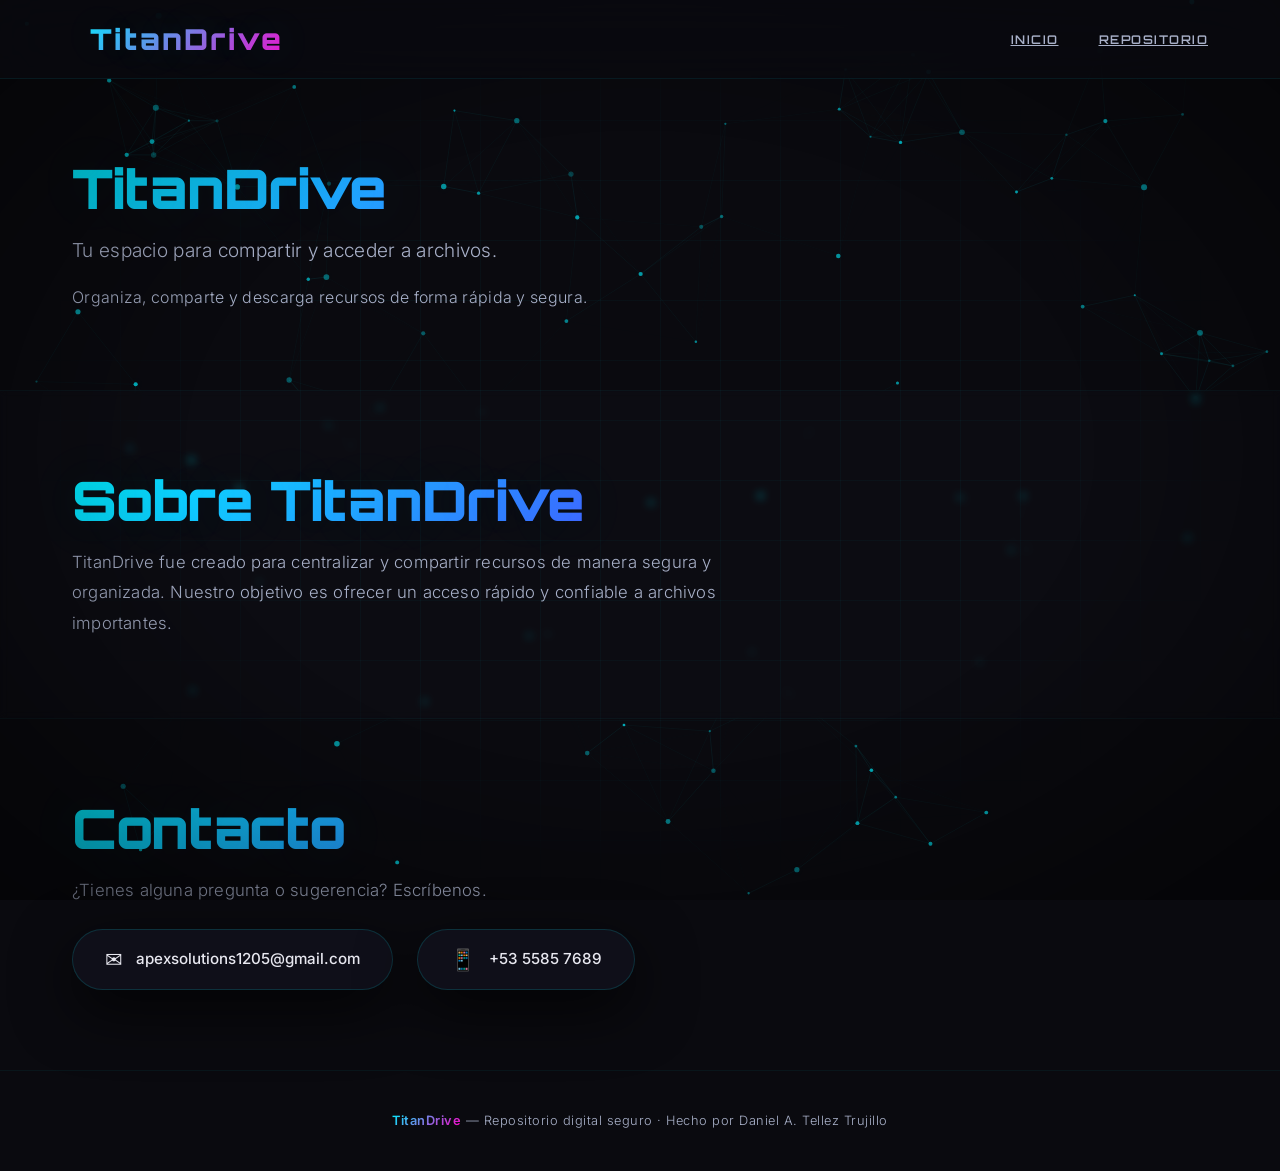
==== index.html @ ea3c44a8 "Add files via upload" ====
<!DOCTYPE html>
<html lang="es">
<head>
    <meta charset="UTF-8" />
    <meta name="viewport" content="width=device-width, initial-scale=1.0" />
    <title>TitanDrive · Repositorio Digital</title>
    <link rel="preconnect" href="https://fonts.googleapis.com" />
    <link rel="preconnect" href="https://fonts.gstatic.com" crossorigin />
    <link href="https://fonts.googleapis.com/css2?family=Orbitron:wght@400;600;700;900&family=Inter:opsz,wght@14..32,300;14..32,400;14..32,600&display=swap" rel="stylesheet" />
    <style>
        /* ===== RESET Y VARIABLES ===== */
        * {
            margin: 0;
            padding: 0;
            box-sizing: border-box;
        }

        :root {
            --bg-primary: #0a0a0f;
            --bg-secondary: #111118;
            --bg-card: rgba(18, 18, 30, 0.75);
            --text-primary: #e8e8f0;
            --text-secondary: #a8b0c8;
            --cyan: #00f0ff;
            --magenta: #ff00c8;
            --blue: #4060ff;
            --glow-cyan: 0 0 30px rgba(0, 240, 255, 0.25);
            --glow-magenta: 0 0 30px rgba(255, 0, 200, 0.2);
            --border-glow: 0 0 15px rgba(0, 240, 255, 0.2);
            --font-display: 'Orbitron', monospace;
            --font-body: 'Inter', sans-serif;
            --transition-smooth: 0.5s cubic-bezier(0.23, 1, 0.32, 1);
            --transition-bounce: 0.6s cubic-bezier(0.34, 1.56, 0.64, 1);
            --shadow-card: 0 20px 60px rgba(0, 0, 0, 0.7);
        }

        html {
            scroll-behavior: smooth;
        }

        body {
            font-family: var(--font-body);
            background: var(--bg-primary);
            color: var(--text-primary);
            line-height: 1.6;
            min-height: 100vh;
            display: flex;
            flex-direction: column;
            overflow-x: hidden;
        }

        /* ===== FONDO DINÁMICO ===== */
        #bg-canvas {
            position: fixed;
            top: 0;
            left: 0;
            width: 100%;
            height: 100%;
            z-index: 0;
            pointer-events: none;
        }

        .grid-overlay {
            position: fixed;
            top: 0;
            left: 0;
            width: 100%;
            height: 100%;
            background-image:
                linear-gradient(rgba(0, 240, 255, 0.03) 1px, transparent 1px),
                linear-gradient(90deg, rgba(0, 240, 255, 0.03) 1px, transparent 1px);
            background-size: 60px 60px;
            z-index: 1;
            pointer-events: none;
            mask-image: radial-gradient(ellipse at center, black 40%, transparent 70%);
            -webkit-mask-image: radial-gradient(ellipse at center, black 40%, transparent 70%);
        }

        .vignette {
            position: fixed;
            top: 0;
            left: 0;
            width: 100%;
            height: 100%;
            background: radial-gradient(ellipse at center, transparent 50%, rgba(0,0,0,0.5) 100%);
            z-index: 1;
            pointer-events: none;
        }

        /* ===== CONTENEDOR ===== */
        .container {
            max-width: 1200px;
            margin: 0 auto;
            padding: 0 2rem;
            position: relative;
            z-index: 2;
        }

        /* ===== HEADER ===== */
        header {
            background: rgba(10, 10, 15, 0.75);
            backdrop-filter: blur(24px) saturate(1.6);
            border-bottom: 1px solid rgba(0, 240, 255, 0.08);
            padding: 1rem 0;
            position: sticky;
            top: 0;
            z-index: 100;
            transition: background var(--transition-smooth), box-shadow var(--transition-smooth);
        }

        header.scrolled {
            background: rgba(10, 10, 15, 0.92);
            box-shadow: 0 4px 40px rgba(0, 0, 0, 0.5);
            border-bottom-color: rgba(0, 240, 255, 0.15);
        }

        .nav-bar {
            display: flex;
            align-items: center;
            justify-content: space-between;
            flex-wrap: wrap;
            gap: 1rem;
        }

        .logo {
            font-family: var(--font-display);
            font-size: 1.8rem;
            font-weight: 900;
            letter-spacing: 2px;
            background: linear-gradient(135deg, var(--cyan), var(--magenta));
            -webkit-background-clip: text;
            -webkit-text-fill-color: transparent;
            background-clip: text;
            text-shadow: 0 0 40px rgba(0, 240, 255, 0.15);
            transition: transform var(--transition-bounce);
            display: flex;
            align-items: center;
            gap: 0.3rem;
        }
        .logo::before {
            content: '⟨';
            font-weight: 400;
            opacity: 0.6;
        }
        .logo::after {
            content: '⟩';
            font-weight: 400;
            opacity: 0.6;
        }
        .logo:hover {
            transform: scale(1.02) skewX(-2deg);
        }

        .nav-links {
            display: flex;
            gap: 2.5rem;
            list-style: none;
            flex-wrap: wrap;
        }

        .nav-links a {
            font-family: var(--font-display);
            font-weight: 600;
            font-size: 0.75rem;
            letter-spacing: 1.5px;
            text-transform: uppercase;
            color: var(--text-secondary);
            padding: 0.3rem 0;
            position: relative;
            transition: color var(--transition-smooth);
        }

        .nav-links a::after {
            content: '';
            position: absolute;
            left: 0;
            bottom: -2px;
            width: 0;
            height: 2px;
            background: linear-gradient(90deg, var(--cyan), var(--magenta));
            transition: width var(--transition-smooth);
            box-shadow: 0 0 12px rgba(0, 240, 255, 0.4);
        }

        .nav-links a:hover,
        .nav-links a.active {
            color: var(--text-primary);
        }

        .nav-links a:hover::after,
        .nav-links a.active::after {
            width: 100%;
        }

        /* ===== SECCIONES ===== */
        section {
            padding: 5rem 0;
            position: relative;
            opacity: 0;
            transform: translateY(30px);
            animation: fadeSlideUp 1s ease forwards;
        }

        section:nth-child(2) {
            animation-delay: 0.15s;
        }
        section:nth-child(3) {
            animation-delay: 0.3s;
        }

        @keyframes fadeSlideUp {
            to {
                opacity: 1;
                transform: translateY(0);
            }
        }

        .section-title {
            font-family: var(--font-display);
            font-size: 3.4rem;
            font-weight: 900;
            line-height: 1.1;
            margin-bottom: 1rem;
            background: linear-gradient(135deg, var(--cyan), var(--blue), var(--magenta));
            -webkit-background-clip: text;
            -webkit-text-fill-color: transparent;
            background-clip: text;
            letter-spacing: -1px;
            text-shadow: 0 0 60px rgba(0, 240, 255, 0.1);
        }

        .section-sub {
            font-size: 1.2rem;
            color: var(--text-secondary);
            max-width: 620px;
            font-weight: 300;
            letter-spacing: 0.3px;
        }

        .section-text {
            font-size: 1.05rem;
            color: var(--text-secondary);
            max-width: 680px;
            line-height: 1.8;
            font-weight: 300;
            letter-spacing: 0.2px;
        }

        /* ===== CONTACTO ===== */
        .contact-list {
            display: flex;
            gap: 1.5rem;
            flex-wrap: wrap;
            margin-top: 1.5rem;
        }

        .contact-item {
            display: inline-flex;
            align-items: center;
            gap: 0.8rem;
            background: var(--bg-card);
            backdrop-filter: blur(12px);
            padding: 0.8rem 2rem;
            border-radius: 60px;
            border: 1px solid rgba(0, 240, 255, 0.15);
            box-shadow: var(--shadow-card);
            transition: all var(--transition-smooth);
            color: var(--text-primary);
            font-weight: 500;
            font-size: 0.95rem;
            text-decoration: none;
            position: relative;
            overflow: hidden;
        }

        .contact-item::before {
            content: '';
            position: absolute;
            top: -50%;
            left: -50%;
            width: 200%;
            height: 200%;
            background: radial-gradient(circle at 30% 30%, rgba(0, 240, 255, 0.05), transparent 70%);
            opacity: 0;
            transition: opacity var(--transition-smooth);
        }

        .contact-item:hover {
            border-color: var(--cyan);
            box-shadow: var(--glow-cyan), var(--shadow-card);
            transform: translateY(-4px) scale(1.02);
            color: var(--cyan);
        }

        .contact-item:hover::before {
            opacity: 1;
        }

        .contact-item .icon {
            font-size: 1.3rem;
        }

        /* ===== REPOSITORIO (tarjetas) ===== */
        .repo-grid {
            display: grid;
            grid-template-columns: repeat(auto-fit, minmax(270px, 1fr));
            gap: 2.5rem;
            margin-top: 3rem;
            width: 100%;
        }

        .repo-card {
            background: var(--bg-card);
            backdrop-filter: blur(16px);
            border-radius: 24px;
            padding: 2rem 1.8rem;
            border: 1px solid rgba(0, 240, 255, 0.08);
            box-shadow: var(--shadow-card);
            transition: all var(--transition-smooth);
            display: flex;
            flex-direction: column;
            position: relative;
            overflow: hidden;
        }

        .repo-card::before {
            content: '';
            position: absolute;
            inset: -2px;
            border-radius: 24px;
            padding: 2px;
            background: linear-gradient(135deg, var(--cyan), var(--magenta), var(--blue));
            -webkit-mask: linear-gradient(#fff 0 0) content-box, linear-gradient(#fff 0 0);
            -webkit-mask-composite: xor;
            mask-composite: exclude;
            opacity: 0;
            transition: opacity var(--transition-smooth);
        }

        .repo-card:hover {
            transform: translateY(-8px) scale(1.01);
            border-color: transparent;
            box-shadow: var(--glow-cyan), var(--shadow-card);
        }

        .repo-card:hover::before {
            opacity: 0.6;
        }

        .repo-card::after {
            content: '';
            position: absolute;
            top: 0;
            right: 0;
            width: 80px;
            height: 80px;
            background: radial-gradient(circle at 100% 0%, rgba(0, 240, 255, 0.06), transparent 70%);
            pointer-events: none;
        }

        .repo-card h3 {
            font-family: var(--font-display);
            font-size: 1.3rem;
            font-weight: 700;
            margin-bottom: 0.5rem;
            color: var(--cyan);
            letter-spacing: 0.5px;
            text-shadow: 0 0 20px rgba(0, 240, 255, 0.1);
        }

        .repo-card p {
            color: var(--text-secondary);
            font-size: 0.95rem;
            margin-bottom: 1.8rem;
            flex: 1;
            font-weight: 300;
            letter-spacing: 0.2px;
        }

        .btn-download {
            display: inline-block;
            background: transparent;
            color: var(--cyan);
            border: 1px solid var(--cyan);
            padding: 0.6rem 1.8rem;
            border-radius: 60px;
            font-family: var(--font-display);
            font-weight: 600;
            font-size: 0.7rem;
            letter-spacing: 1.5px;
            text-transform: uppercase;
            text-align: center;
            transition: all var(--transition-smooth);
            align-self: flex-start;
            position: relative;
            overflow: hidden;
            cursor: pointer;
            box-shadow: 0 0 15px rgba(0, 240, 255, 0.05);
        }

        .btn-download::before {
            content: '';
            position: absolute;
            top: 0;
            left: -100%;
            width: 100%;
            height: 100%;
            background: linear-gradient(90deg, transparent, rgba(0, 240, 255, 0.15), transparent);
            transition: left 0.7s ease;
        }

        .btn-download:hover::before {
            left: 100%;
        }

        .btn-download:hover {
            background: var(--cyan);
            color: var(--bg-primary);
            box-shadow: var(--glow-cyan);
            transform: scale(1.04) translateY(-2px);
            border-color: var(--cyan);
        }

        .btn-download.disabled {
            opacity: 0.3;
            pointer-events: none;
            border-color: #444;
            color: #666;
            box-shadow: none;
        }

        /* ===== FOOTER ===== */
        footer {
            margin-top: auto;
            text-align: center;
            padding: 2.5rem 0;
            border-top: 1px solid rgba(0, 240, 255, 0.05);
            color: var(--text-secondary);
            font-size: 0.8rem;
            font-weight: 300;
            letter-spacing: 0.5px;
            position: relative;
            z-index: 2;
            font-family: var(--font-body);
        }

        footer span {
            background: linear-gradient(135deg, var(--cyan), var(--magenta));
            -webkit-background-clip: text;
            -webkit-text-fill-color: transparent;
            background-clip: text;
            font-weight: 600;
        }

        /* ===== RESPONSIVE ===== */
        @media (max-width: 768px) {
            .container {
                padding: 0 1.5rem;
            }

            .nav-bar {
                flex-direction: column;
                align-items: stretch;
                gap: 0.5rem;
            }

            .logo {
                text-align: center;
                font-size: 1.5rem;
                justify-content: center;
            }

            .nav-links {
                justify-content: center;
                gap: 1.2rem;
            }

            .nav-links a {
                font-size: 0.65rem;
                letter-spacing: 1px;
            }

            .section-title {
                font-size: 2.6rem;
            }

            .section-sub {
                font-size: 1rem;
            }

            .contact-list {
                flex-direction: column;
                align-items: stretch;
            }

            .contact-item {
                justify-content: center;
            }

            .repo-grid {
                grid-template-columns: 1fr;
            }
        }

        @media (max-width: 480px) {
            .nav-links {
                gap: 0.8rem;
            }
            .section-title {
                font-size: 2rem;
            }
            .repo-card {
                padding: 1.5rem;
            }
        }
    </style>
</head>
<body>

    <!-- CANVAS DE PARTÍCULAS Y EFECTOS -->
    <canvas id="bg-canvas"></canvas>
    <div class="grid-overlay"></div>
    <div class="vignette"></div>

    <!-- HEADER -->
    <header id="header">
        <div class="container nav-bar">
            <div class="logo">TitanDrive</div>
            <ul class="nav-links">
                <li><a href="#inicio">Inicio</a></li>
                <li><a href="repositorio.html">Repositorio</a></li>
            </ul>
        </div>
    </header>

    <main>
        <!-- INICIO -->
        <section id="inicio">
            <div class="container">
                <h1 class="section-title">TitanDrive</h1>
                <p class="section-sub">Tu espacio para compartir y acceder a archivos.</p>
                <p style="margin-top: 1.2rem; color: var(--text-secondary); font-weight: 300; max-width: 600px; letter-spacing: 0.3px;">
                    Organiza, comparte y descarga recursos de forma rápida y segura.
                </p>
            </div>
        </section>

        <!-- SOBRE NOSOTROS -->
        <section id="sobre-nosotros" style="background: rgba(17, 17, 24, 0.4); backdrop-filter: blur(4px); border-top: 1px solid rgba(0, 240, 255, 0.04); border-bottom: 1px solid rgba(0, 240, 255, 0.04);">
            <div class="container">
                <h2 class="section-title">Sobre TitanDrive</h2>
                <p class="section-text">
                    TitanDrive fue creado para centralizar y compartir recursos de manera segura y organizada.
                    Nuestro objetivo es ofrecer un acceso rápido y confiable a archivos importantes.
                </p>
            </div>
        </section>

        <!-- CONTACTO -->
        <section id="contacto">
            <div class="container">
                <h2 class="section-title">Contacto</h2>
                <p class="section-text" style="margin-bottom: 1.5rem;">
                    ¿Tienes alguna pregunta o sugerencia? Escríbenos.
                </p>
                <div class="contact-list">
                    <a href="mailto:apexsolutions1205@gmail.com" class="contact-item">
                        <span class="icon">✉</span> apexsolutions1205@gmail.com
                    </a>
                    <a href="https://wa.me/5355857689" target="_blank" rel="noopener" class="contact-item">
                        <span class="icon">📱</span> +53 5585 7689
                    </a>
                </div>
            </div>
        </section>
    </main>

    <footer>
        <div class="container">
            <span>TitanDrive</span> — Repositorio digital seguro · Hecho por Daniel A. Tellez Trujillo
        </div>
    </footer>

    <script>
        // ===== PARTÍCULAS CONECTADAS (efecto red) =====
        (function() {
            const canvas = document.getElementById('bg-canvas');
            const ctx = canvas.getContext('2d');
            let width, height;
            let particles = [];
            const NUM = 100;
            const CONNECTION_DIST = 150;
            const SPEED = 0.3;

            function resize() {
                width = canvas.width = window.innerWidth;
                height = canvas.height = window.innerHeight;
            }
            window.addEventListener('resize', resize);
            resize();

            for (let i = 0; i < NUM; i++) {
                particles.push({
                    x: Math.random() * width,
                    y: Math.random() * height,
                    vx: (Math.random() - 0.5) * SPEED * 2,
                    vy: (Math.random() - 0.5) * SPEED * 2,
                    r: Math.random() * 2 + 1,
                    alpha: Math.random() * 0.6 + 0.2,
                });
            }

            function draw() {
                ctx.clearRect(0, 0, width, height);

                particles.forEach(p => {
                    p.x += p.vx;
                    p.y += p.vy;
                    if (p.x < 0 || p.x > width) p.vx *= -1;
                    if (p.y < 0 || p.y > height) p.vy *= -1;
                });

                for (let i = 0; i < particles.length; i++) {
                    for (let j = i + 1; j < particles.length; j++) {
                        const dx = particles[i].x - particles[j].x;
                        const dy = particles[i].y - particles[j].y;
                        const dist = Math.sqrt(dx * dx + dy * dy);
                        if (dist < CONNECTION_DIST) {
                            const alpha = 0.15 * (1 - dist / CONNECTION_DIST);
                            ctx.beginPath();
                            ctx.moveTo(particles[i].x, particles[i].y);
                            ctx.lineTo(particles[j].x, particles[j].y);
                            ctx.strokeStyle = `rgba(0, 240, 255, ${alpha})`;
                            ctx.lineWidth = 0.6;
                            ctx.stroke();
                        }
                    }
                }

                particles.forEach(p => {
                    ctx.beginPath();
                    ctx.arc(p.x, p.y, p.r, 0, Math.PI * 2);
                    ctx.fillStyle = `rgba(0, 240, 255, ${p.alpha * 0.6})`;
                    ctx.fill();
                    ctx.shadowColor = 'rgba(0, 240, 255, 0.2)';
                    ctx.shadowBlur = 8;
                    ctx.fill();
                    ctx.shadowBlur = 0;
                });

                requestAnimationFrame(draw);
            }
            draw();
        })();

        // ===== HEADER SCROLL =====
        const header = document.getElementById('header');
        window.addEventListener('scroll', () => {
            if (window.scrollY > 30) {
                header.classList.add('scrolled');
            } else {
                header.classList.remove('scrolled');
            }
        });
    </script>
</body>
</html>
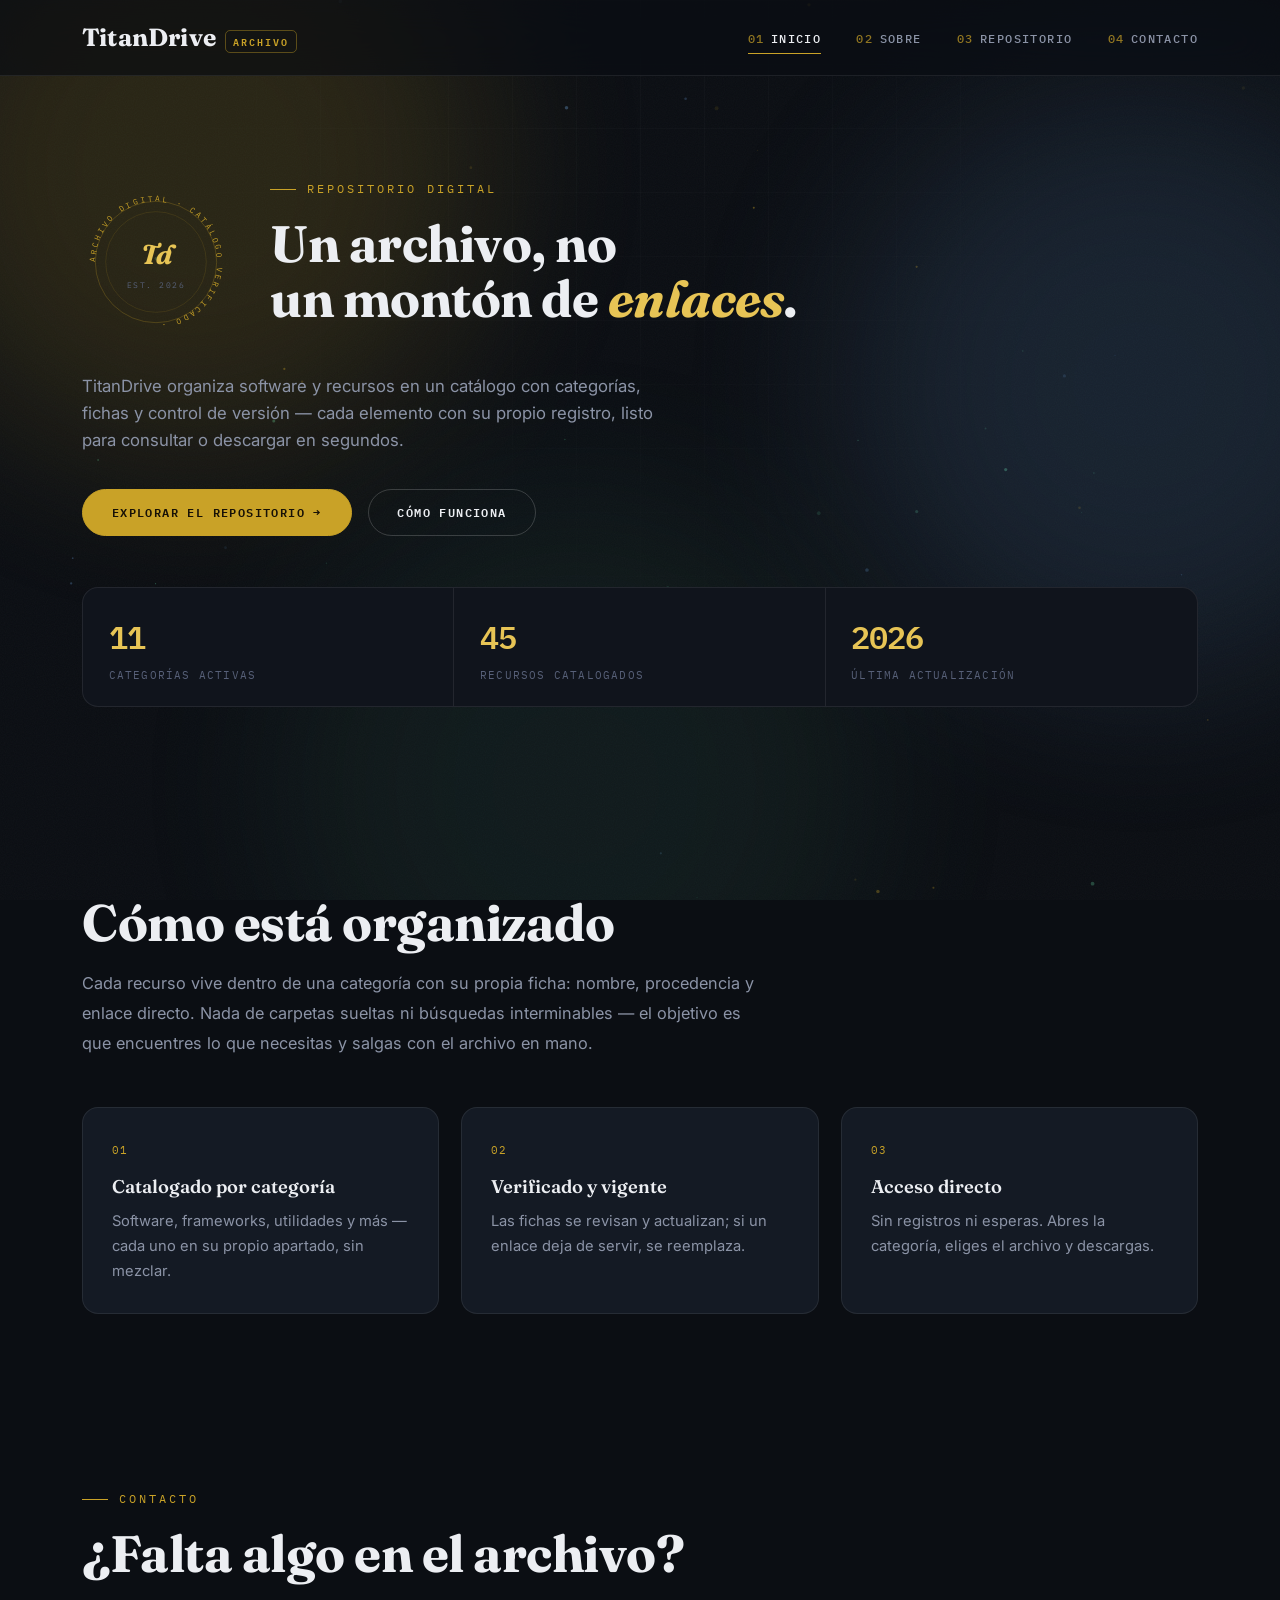
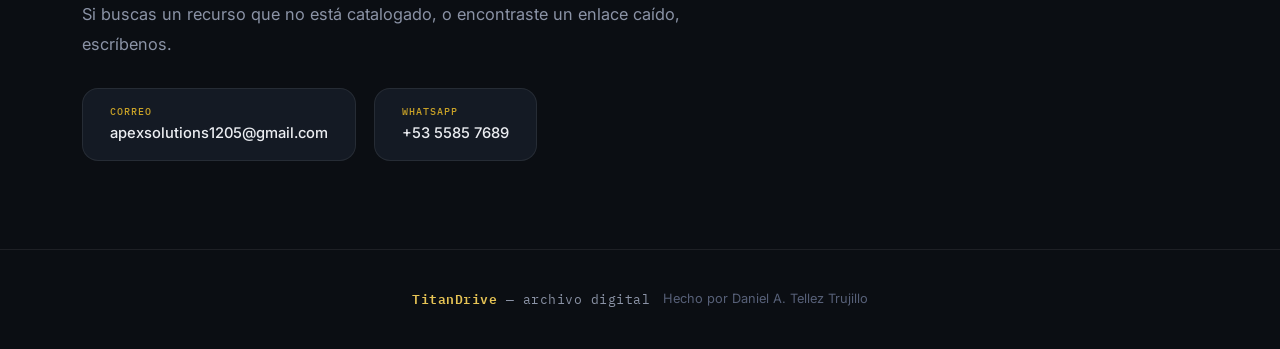
==== commit ee02a0bc: "Add files via upload" ====
--- a/index.html
+++ b/index.html
@@ -1,667 +1,153 @@
-<!DOCTYPE html>
-<html lang="es">
-<head>
-    <meta charset="UTF-8" />
-    <meta name="viewport" content="width=device-width, initial-scale=1.0" />
-    <title>TitanDrive · Repositorio Digital</title>
-    <link rel="preconnect" href="https://fonts.googleapis.com" />
-    <link rel="preconnect" href="https://fonts.gstatic.com" crossorigin />
-    <link href="https://fonts.googleapis.com/css2?family=Orbitron:wght@400;600;700;900&family=Inter:opsz,wght@14..32,300;14..32,400;14..32,600&display=swap" rel="stylesheet" />
-    <style>
-        /* ===== RESET Y VARIABLES ===== */
-        * {
-            margin: 0;
-            padding: 0;
-            box-sizing: border-box;
-        }
-
-        :root {
-            --bg-primary: #0a0a0f;
-            --bg-secondary: #111118;
-            --bg-card: rgba(18, 18, 30, 0.75);
-            --text-primary: #e8e8f0;
-            --text-secondary: #a8b0c8;
-            --cyan: #00f0ff;
-            --magenta: #ff00c8;
-            --blue: #4060ff;
-            --glow-cyan: 0 0 30px rgba(0, 240, 255, 0.25);
-            --glow-magenta: 0 0 30px rgba(255, 0, 200, 0.2);
-            --border-glow: 0 0 15px rgba(0, 240, 255, 0.2);
-            --font-display: 'Orbitron', monospace;
-            --font-body: 'Inter', sans-serif;
-            --transition-smooth: 0.5s cubic-bezier(0.23, 1, 0.32, 1);
-            --transition-bounce: 0.6s cubic-bezier(0.34, 1.56, 0.64, 1);
-            --shadow-card: 0 20px 60px rgba(0, 0, 0, 0.7);
-        }
-
-        html {
-            scroll-behavior: smooth;
-        }
-
-        body {
-            font-family: var(--font-body);
-            background: var(--bg-primary);
-            color: var(--text-primary);
-            line-height: 1.6;
-            min-height: 100vh;
-            display: flex;
-            flex-direction: column;
-            overflow-x: hidden;
-        }
-
-        /* ===== FONDO DINÁMICO ===== */
-        #bg-canvas {
-            position: fixed;
-            top: 0;
-            left: 0;
-            width: 100%;
-            height: 100%;
-            z-index: 0;
-            pointer-events: none;
-        }
-
-        .grid-overlay {
-            position: fixed;
-            top: 0;
-            left: 0;
-            width: 100%;
-            height: 100%;
-            background-image:
-                linear-gradient(rgba(0, 240, 255, 0.03) 1px, transparent 1px),
-                linear-gradient(90deg, rgba(0, 240, 255, 0.03) 1px, transparent 1px);
-            background-size: 60px 60px;
-            z-index: 1;
-            pointer-events: none;
-            mask-image: radial-gradient(ellipse at center, black 40%, transparent 70%);
-            -webkit-mask-image: radial-gradient(ellipse at center, black 40%, transparent 70%);
-        }
-
-        .vignette {
-            position: fixed;
-            top: 0;
-            left: 0;
-            width: 100%;
-            height: 100%;
-            background: radial-gradient(ellipse at center, transparent 50%, rgba(0,0,0,0.5) 100%);
-            z-index: 1;
-            pointer-events: none;
-        }
-
-        /* ===== CONTENEDOR ===== */
-        .container {
-            max-width: 1200px;
-            margin: 0 auto;
-            padding: 0 2rem;
-            position: relative;
-            z-index: 2;
-        }
-
-        /* ===== HEADER ===== */
-        header {
-            background: rgba(10, 10, 15, 0.75);
-            backdrop-filter: blur(24px) saturate(1.6);
-            border-bottom: 1px solid rgba(0, 240, 255, 0.08);
-            padding: 1rem 0;
-            position: sticky;
-            top: 0;
-            z-index: 100;
-            transition: background var(--transition-smooth), box-shadow var(--transition-smooth);
-        }
-
-        header.scrolled {
-            background: rgba(10, 10, 15, 0.92);
-            box-shadow: 0 4px 40px rgba(0, 0, 0, 0.5);
-            border-bottom-color: rgba(0, 240, 255, 0.15);
-        }
-
-        .nav-bar {
-            display: flex;
-            align-items: center;
-            justify-content: space-between;
-            flex-wrap: wrap;
-            gap: 1rem;
-        }
-
-        .logo {
-            font-family: var(--font-display);
-            font-size: 1.8rem;
-            font-weight: 900;
-            letter-spacing: 2px;
-            background: linear-gradient(135deg, var(--cyan), var(--magenta));
-            -webkit-background-clip: text;
-            -webkit-text-fill-color: transparent;
-            background-clip: text;
-            text-shadow: 0 0 40px rgba(0, 240, 255, 0.15);
-            transition: transform var(--transition-bounce);
-            display: flex;
-            align-items: center;
-            gap: 0.3rem;
-        }
-        .logo::before {
-            content: '⟨';
-            font-weight: 400;
-            opacity: 0.6;
-        }
-        .logo::after {
-            content: '⟩';
-            font-weight: 400;
-            opacity: 0.6;
-        }
-        .logo:hover {
-            transform: scale(1.02) skewX(-2deg);
-        }
-
-        .nav-links {
-            display: flex;
-            gap: 2.5rem;
-            list-style: none;
-            flex-wrap: wrap;
-        }
-
-        .nav-links a {
-            font-family: var(--font-display);
-            font-weight: 600;
-            font-size: 0.75rem;
-            letter-spacing: 1.5px;
-            text-transform: uppercase;
-            color: var(--text-secondary);
-            padding: 0.3rem 0;
-            position: relative;
-            transition: color var(--transition-smooth);
-        }
-
-        .nav-links a::after {
-            content: '';
-            position: absolute;
-            left: 0;
-            bottom: -2px;
-            width: 0;
-            height: 2px;
-            background: linear-gradient(90deg, var(--cyan), var(--magenta));
-            transition: width var(--transition-smooth);
-            box-shadow: 0 0 12px rgba(0, 240, 255, 0.4);
-        }
-
-        .nav-links a:hover,
-        .nav-links a.active {
-            color: var(--text-primary);
-        }
-
-        .nav-links a:hover::after,
-        .nav-links a.active::after {
-            width: 100%;
-        }
-
-        /* ===== SECCIONES ===== */
-        section {
-            padding: 5rem 0;
-            position: relative;
-            opacity: 0;
-            transform: translateY(30px);
-            animation: fadeSlideUp 1s ease forwards;
-        }
-
-        section:nth-child(2) {
-            animation-delay: 0.15s;
-        }
-        section:nth-child(3) {
-            animation-delay: 0.3s;
-        }
-
-        @keyframes fadeSlideUp {
-            to {
-                opacity: 1;
-                transform: translateY(0);
-            }
-        }
-
-        .section-title {
-            font-family: var(--font-display);
-            font-size: 3.4rem;
-            font-weight: 900;
-            line-height: 1.1;
-            margin-bottom: 1rem;
-            background: linear-gradient(135deg, var(--cyan), var(--blue), var(--magenta));
-            -webkit-background-clip: text;
-            -webkit-text-fill-color: transparent;
-            background-clip: text;
-            letter-spacing: -1px;
-            text-shadow: 0 0 60px rgba(0, 240, 255, 0.1);
-        }
-
-        .section-sub {
-            font-size: 1.2rem;
-            color: var(--text-secondary);
-            max-width: 620px;
-            font-weight: 300;
-            letter-spacing: 0.3px;
-        }
-
-        .section-text {
-            font-size: 1.05rem;
-            color: var(--text-secondary);
-            max-width: 680px;
-            line-height: 1.8;
-            font-weight: 300;
-            letter-spacing: 0.2px;
-        }
-
-        /* ===== CONTACTO ===== */
-        .contact-list {
-            display: flex;
-            gap: 1.5rem;
-            flex-wrap: wrap;
-            margin-top: 1.5rem;
-        }
-
-        .contact-item {
-            display: inline-flex;
-            align-items: center;
-            gap: 0.8rem;
-            background: var(--bg-card);
-            backdrop-filter: blur(12px);
-            padding: 0.8rem 2rem;
-            border-radius: 60px;
-            border: 1px solid rgba(0, 240, 255, 0.15);
-            box-shadow: var(--shadow-card);
-            transition: all var(--transition-smooth);
-            color: var(--text-primary);
-            font-weight: 500;
-            font-size: 0.95rem;
-            text-decoration: none;
-            position: relative;
-            overflow: hidden;
-        }
-
-        .contact-item::before {
-            content: '';
-            position: absolute;
-            top: -50%;
-            left: -50%;
-            width: 200%;
-            height: 200%;
-            background: radial-gradient(circle at 30% 30%, rgba(0, 240, 255, 0.05), transparent 70%);
-            opacity: 0;
-            transition: opacity var(--transition-smooth);
-        }
-
-        .contact-item:hover {
-            border-color: var(--cyan);
-            box-shadow: var(--glow-cyan), var(--shadow-card);
-            transform: translateY(-4px) scale(1.02);
-            color: var(--cyan);
-        }
-
-        .contact-item:hover::before {
-            opacity: 1;
-        }
-
-        .contact-item .icon {
-            font-size: 1.3rem;
-        }
-
-        /* ===== REPOSITORIO (tarjetas) ===== */
-        .repo-grid {
-            display: grid;
-            grid-template-columns: repeat(auto-fit, minmax(270px, 1fr));
-            gap: 2.5rem;
-            margin-top: 3rem;
-            width: 100%;
-        }
-
-        .repo-card {
-            background: var(--bg-card);
-            backdrop-filter: blur(16px);
-            border-radius: 24px;
-            padding: 2rem 1.8rem;
-            border: 1px solid rgba(0, 240, 255, 0.08);
-            box-shadow: var(--shadow-card);
-            transition: all var(--transition-smooth);
-            display: flex;
-            flex-direction: column;
-            position: relative;
-            overflow: hidden;
-        }
-
-        .repo-card::before {
-            content: '';
-            position: absolute;
-            inset: -2px;
-            border-radius: 24px;
-            padding: 2px;
-            background: linear-gradient(135deg, var(--cyan), var(--magenta), var(--blue));
-            -webkit-mask: linear-gradient(#fff 0 0) content-box, linear-gradient(#fff 0 0);
-            -webkit-mask-composite: xor;
-            mask-composite: exclude;
-            opacity: 0;
-            transition: opacity var(--transition-smooth);
-        }
-
-        .repo-card:hover {
-            transform: translateY(-8px) scale(1.01);
-            border-color: transparent;
-            box-shadow: var(--glow-cyan), var(--shadow-card);
-        }
-
-        .repo-card:hover::before {
-            opacity: 0.6;
-        }
-
-        .repo-card::after {
-            content: '';
-            position: absolute;
-            top: 0;
-            right: 0;
-            width: 80px;
-            height: 80px;
-            background: radial-gradient(circle at 100% 0%, rgba(0, 240, 255, 0.06), transparent 70%);
-            pointer-events: none;
-        }
-
-        .repo-card h3 {
-            font-family: var(--font-display);
-            font-size: 1.3rem;
-            font-weight: 700;
-            margin-bottom: 0.5rem;
-            color: var(--cyan);
-            letter-spacing: 0.5px;
-            text-shadow: 0 0 20px rgba(0, 240, 255, 0.1);
-        }
-
-        .repo-card p {
-            color: var(--text-secondary);
-            font-size: 0.95rem;
-            margin-bottom: 1.8rem;
-            flex: 1;
-            font-weight: 300;
-            letter-spacing: 0.2px;
-        }
-
-        .btn-download {
-            display: inline-block;
-            background: transparent;
-            color: var(--cyan);
-            border: 1px solid var(--cyan);
-            padding: 0.6rem 1.8rem;
-            border-radius: 60px;
-            font-family: var(--font-display);
-            font-weight: 600;
-            font-size: 0.7rem;
-            letter-spacing: 1.5px;
-            text-transform: uppercase;
-            text-align: center;
-            transition: all var(--transition-smooth);
-            align-self: flex-start;
-            position: relative;
-            overflow: hidden;
-            cursor: pointer;
-            box-shadow: 0 0 15px rgba(0, 240, 255, 0.05);
-        }
-
-        .btn-download::before {
-            content: '';
-            position: absolute;
-            top: 0;
-            left: -100%;
-            width: 100%;
-            height: 100%;
-            background: linear-gradient(90deg, transparent, rgba(0, 240, 255, 0.15), transparent);
-            transition: left 0.7s ease;
-        }
-
-        .btn-download:hover::before {
-            left: 100%;
-        }
-
-        .btn-download:hover {
-            background: var(--cyan);
-            color: var(--bg-primary);
-            box-shadow: var(--glow-cyan);
-            transform: scale(1.04) translateY(-2px);
-            border-color: var(--cyan);
-        }
-
-        .btn-download.disabled {
-            opacity: 0.3;
-            pointer-events: none;
-            border-color: #444;
-            color: #666;
-            box-shadow: none;
-        }
-
-        /* ===== FOOTER ===== */
-        footer {
-            margin-top: auto;
-            text-align: center;
-            padding: 2.5rem 0;
-            border-top: 1px solid rgba(0, 240, 255, 0.05);
-            color: var(--text-secondary);
-            font-size: 0.8rem;
-            font-weight: 300;
-            letter-spacing: 0.5px;
-            position: relative;
-            z-index: 2;
-            font-family: var(--font-body);
-        }
-
-        footer span {
-            background: linear-gradient(135deg, var(--cyan), var(--magenta));
-            -webkit-background-clip: text;
-            -webkit-text-fill-color: transparent;
-            background-clip: text;
-            font-weight: 600;
-        }
-
-        /* ===== RESPONSIVE ===== */
-        @media (max-width: 768px) {
-            .container {
-                padding: 0 1.5rem;
-            }
-
-            .nav-bar {
-                flex-direction: column;
-                align-items: stretch;
-                gap: 0.5rem;
-            }
-
-            .logo {
-                text-align: center;
-                font-size: 1.5rem;
-                justify-content: center;
-            }
-
-            .nav-links {
-                justify-content: center;
-                gap: 1.2rem;
-            }
-
-            .nav-links a {
-                font-size: 0.65rem;
-                letter-spacing: 1px;
-            }
-
-            .section-title {
-                font-size: 2.6rem;
-            }
-
-            .section-sub {
-                font-size: 1rem;
-            }
-
-            .contact-list {
-                flex-direction: column;
-                align-items: stretch;
-            }
-
-            .contact-item {
-                justify-content: center;
-            }
-
-            .repo-grid {
-                grid-template-columns: 1fr;
-            }
-        }
-
-        @media (max-width: 480px) {
-            .nav-links {
-                gap: 0.8rem;
-            }
-            .section-title {
-                font-size: 2rem;
-            }
-            .repo-card {
-                padding: 1.5rem;
-            }
-        }
-    </style>
-</head>
-<body>
-
-    <!-- CANVAS DE PARTÍCULAS Y EFECTOS -->
-    <canvas id="bg-canvas"></canvas>
-    <div class="grid-overlay"></div>
-    <div class="vignette"></div>
-
-    <!-- HEADER -->
-    <header id="header">
-        <div class="container nav-bar">
-            <div class="logo">TitanDrive</div>
-            <ul class="nav-links">
-                <li><a href="#inicio">Inicio</a></li>
-                <li><a href="repositorio.html">Repositorio</a></li>
-            </ul>
-        </div>
-    </header>
-
-    <main>
-        <!-- INICIO -->
-        <section id="inicio">
-            <div class="container">
-                <h1 class="section-title">TitanDrive</h1>
-                <p class="section-sub">Tu espacio para compartir y acceder a archivos.</p>
-                <p style="margin-top: 1.2rem; color: var(--text-secondary); font-weight: 300; max-width: 600px; letter-spacing: 0.3px;">
-                    Organiza, comparte y descarga recursos de forma rápida y segura.
-                </p>
-            </div>
-        </section>
-
-        <!-- SOBRE NOSOTROS -->
-        <section id="sobre-nosotros" style="background: rgba(17, 17, 24, 0.4); backdrop-filter: blur(4px); border-top: 1px solid rgba(0, 240, 255, 0.04); border-bottom: 1px solid rgba(0, 240, 255, 0.04);">
-            <div class="container">
-                <h2 class="section-title">Sobre TitanDrive</h2>
-                <p class="section-text">
-                    TitanDrive fue creado para centralizar y compartir recursos de manera segura y organizada.
-                    Nuestro objetivo es ofrecer un acceso rápido y confiable a archivos importantes.
-                </p>
-            </div>
-        </section>
-
-        <!-- CONTACTO -->
-        <section id="contacto">
-            <div class="container">
-                <h2 class="section-title">Contacto</h2>
-                <p class="section-text" style="margin-bottom: 1.5rem;">
-                    ¿Tienes alguna pregunta o sugerencia? Escríbenos.
-                </p>
-                <div class="contact-list">
-                    <a href="mailto:apexsolutions1205@gmail.com" class="contact-item">
-                        <span class="icon">✉</span> apexsolutions1205@gmail.com
-                    </a>
-                    <a href="https://wa.me/5355857689" target="_blank" rel="noopener" class="contact-item">
-                        <span class="icon">📱</span> +53 5585 7689
-                    </a>
-                </div>
-            </div>
-        </section>
-    </main>
-
-    <footer>
-        <div class="container">
-            <span>TitanDrive</span> — Repositorio digital seguro · Hecho por Daniel A. Tellez Trujillo
-        </div>
-    </footer>
-
-    <script>
-        // ===== PARTÍCULAS CONECTADAS (efecto red) =====
-        (function() {
-            const canvas = document.getElementById('bg-canvas');
-            const ctx = canvas.getContext('2d');
-            let width, height;
-            let particles = [];
-            const NUM = 100;
-            const CONNECTION_DIST = 150;
-            const SPEED = 0.3;
-
-            function resize() {
-                width = canvas.width = window.innerWidth;
-                height = canvas.height = window.innerHeight;
-            }
-            window.addEventListener('resize', resize);
-            resize();
-
-            for (let i = 0; i < NUM; i++) {
-                particles.push({
-                    x: Math.random() * width,
-                    y: Math.random() * height,
-                    vx: (Math.random() - 0.5) * SPEED * 2,
-                    vy: (Math.random() - 0.5) * SPEED * 2,
-                    r: Math.random() * 2 + 1,
-                    alpha: Math.random() * 0.6 + 0.2,
-                });
-            }
-
-            function draw() {
-                ctx.clearRect(0, 0, width, height);
-
-                particles.forEach(p => {
-                    p.x += p.vx;
-                    p.y += p.vy;
-                    if (p.x < 0 || p.x > width) p.vx *= -1;
-                    if (p.y < 0 || p.y > height) p.vy *= -1;
-                });
-
-                for (let i = 0; i < particles.length; i++) {
-                    for (let j = i + 1; j < particles.length; j++) {
-                        const dx = particles[i].x - particles[j].x;
-                        const dy = particles[i].y - particles[j].y;
-                        const dist = Math.sqrt(dx * dx + dy * dy);
-                        if (dist < CONNECTION_DIST) {
-                            const alpha = 0.15 * (1 - dist / CONNECTION_DIST);
-                            ctx.beginPath();
-                            ctx.moveTo(particles[i].x, particles[i].y);
-                            ctx.lineTo(particles[j].x, particles[j].y);
-                            ctx.strokeStyle = `rgba(0, 240, 255, ${alpha})`;
-                            ctx.lineWidth = 0.6;
-                            ctx.stroke();
-                        }
-                    }
-                }
-
-                particles.forEach(p => {
-                    ctx.beginPath();
-                    ctx.arc(p.x, p.y, p.r, 0, Math.PI * 2);
-                    ctx.fillStyle = `rgba(0, 240, 255, ${p.alpha * 0.6})`;
-                    ctx.fill();
-                    ctx.shadowColor = 'rgba(0, 240, 255, 0.2)';
-                    ctx.shadowBlur = 8;
-                    ctx.fill();
-                    ctx.shadowBlur = 0;
-                });
-
-                requestAnimationFrame(draw);
-            }
-            draw();
-        })();
-
-        // ===== HEADER SCROLL =====
-        const header = document.getElementById('header');
-        window.addEventListener('scroll', () => {
-            if (window.scrollY > 30) {
-                header.classList.add('scrolled');
-            } else {
-                header.classList.remove('scrolled');
-            }
-        });
-    </script>
-</body>
-</html>+<!DOCTYPE html>
+<html lang="es">
+<head>
+    <script>document.documentElement.classList.add('has-js');</script>
+    <meta charset="UTF-8" />
+    <meta name="viewport" content="width=device-width, initial-scale=1.0" />
+    <title>TitanDrive · Archivo Digital</title>
+    <meta name="description" content="TitanDrive — catálogo y archivo digital de recursos y software, organizado por categorías." />
+    <link rel="preconnect" href="https://fonts.googleapis.com" />
+    <link rel="preconnect" href="https://fonts.gstatic.com" crossorigin />
+    <link href="https://fonts.googleapis.com/css2?family=Fraunces:ital,opsz,wght@0,9..144,500;0,9..144,600;0,9..144,700;1,9..144,600&family=Inter:wght@400;500;600&family=IBM+Plex+Mono:wght@400;500;600&display=swap" rel="stylesheet" />
+    <link rel="stylesheet" href="styles.css" />
+</head>
+<body>
+
+    <canvas id="dust-canvas"></canvas>
+    <div class="grid-overlay"></div>
+    <div class="aurora"><span></span><span></span><span></span></div>
+
+    <header id="header">
+        <div class="container nav-bar">
+            <a href="index.html" class="logo">TitanDrive <span class="mark">Archivo</span></a>
+            <ul class="nav-links">
+                <li><a href="#inicio" data-n="01" class="active">Inicio</a></li>
+                <li><a href="#sobre" data-n="02">Sobre</a></li>
+                <li><a href="repositorio.html" data-n="03">Repositorio</a></li>
+                <li><a href="#contacto" data-n="04">Contacto</a></li>
+            </ul>
+        </div>
+    </header>
+
+    <main>
+        <!-- INICIO -->
+        <section id="inicio" class="hero">
+            <div class="container">
+                <div class="hero-top reveal in-view">
+                    <div class="stamp" aria-hidden="true">
+                        <svg viewBox="0 0 200 200">
+                            <defs>
+                                <path id="circlePath" d="M 100,100 m -82,0 a 82,82 0 1,1 164,0 a 82,82 0 1,1 -164,0" />
+                            </defs>
+                            <circle cx="100" cy="100" r="82" fill="none" stroke="rgba(201,162,39,0.35)" stroke-width="1" />
+                            <circle cx="100" cy="100" r="68" fill="none" stroke="rgba(201,162,39,0.18)" stroke-width="1" />
+                            <text font-family="IBM Plex Mono, monospace" font-size="10.5" letter-spacing="3" fill="#c9a227">
+                                <textPath href="#circlePath" startOffset="0%">ARCHIVO DIGITAL · CATÁLOGO VERIFICADO · </textPath>
+                            </text>
+                        </svg>
+                        <div class="stamp-center">
+                            <span class="glyph">Td</span>
+                            <span class="sub">Est. 2026</span>
+                        </div>
+                    </div>
+                    <div>
+                        <p class="eyebrow">Repositorio digital</p>
+                        <h1 class="section-title">Un archivo, no<br>un montón de <em>enlaces</em>.</h1>
+                    </div>
+                </div>
+
+                <p class="lede reveal in-view">
+                    TitanDrive organiza software y recursos en un catálogo con categorías, fichas
+                    y control de versión — cada elemento con su propio registro, listo para consultar
+                    o descargar en segundos.
+                </p>
+
+                <div class="hero-actions reveal in-view">
+                    <a href="repositorio.html" class="btn btn-primary">Explorar el repositorio →</a>
+                    <a href="#sobre" class="btn btn-ghost">Cómo funciona</a>
+                </div>
+
+                <div class="ledger reveal">
+                    <div class="ledger-item">
+                        <span class="ledger-num"><span data-count="11">0</span></span>
+                        <span class="ledger-label">Categorías activas</span>
+                    </div>
+                    <div class="ledger-item">
+                        <span class="ledger-num"><span data-count="45">0</span></span>
+                        <span class="ledger-label">Recursos catalogados</span>
+                    </div>
+                    <div class="ledger-item">
+                        <span class="ledger-num">2026</span>
+                        <span class="ledger-label">Última actualización</span>
+                    </div>
+                </div>
+            </div>
+        </section>
+
+        <!-- SOBRE -->
+        <section id="sobre">
+            <div class="container">
+                <p class="eyebrow reveal">Sobre el archivo</p>
+                <h2 class="section-title reveal">Cómo está organizado</h2>
+                <p class="section-text reveal">
+                    Cada recurso vive dentro de una categoría con su propia ficha: nombre, procedencia
+                    y enlace directo. Nada de carpetas sueltas ni búsquedas interminables — el objetivo
+                    es que encuentres lo que necesitas y salgas con el archivo en mano.
+                </p>
+
+                <div class="feature-row">
+                    <div class="feature-card reveal">
+                        <span class="num">01</span>
+                        <h3>Catalogado por categoría</h3>
+                        <p>Software, frameworks, utilidades y más — cada uno en su propio apartado, sin mezclar.</p>
+                    </div>
+                    <div class="feature-card reveal">
+                        <span class="num">02</span>
+                        <h3>Verificado y vigente</h3>
+                        <p>Las fichas se revisan y actualizan; si un enlace deja de servir, se reemplaza.</p>
+                    </div>
+                    <div class="feature-card reveal">
+                        <span class="num">03</span>
+                        <h3>Acceso directo</h3>
+                        <p>Sin registros ni esperas. Abres la categoría, eliges el archivo y descargas.</p>
+                    </div>
+                </div>
+            </div>
+        </section>
+
+        <!-- CONTACTO -->
+        <section id="contacto">
+            <div class="container">
+                <p class="eyebrow reveal">Contacto</p>
+                <h2 class="section-title reveal">¿Falta algo en el archivo?</h2>
+                <p class="section-text reveal">
+                    Si buscas un recurso que no está catalogado, o encontraste un enlace caído, escríbenos.
+                </p>
+                <div class="contact-list reveal">
+                    <a href="mailto:apexsolutions1205@gmail.com" class="contact-item">
+                        <div>
+                            <span class="tag">Correo</span>
+                            apexsolutions1205@gmail.com
+                        </div>
+                    </a>
+                    <a href="https://wa.me/5355857689" target="_blank" rel="noopener" class="contact-item">
+                        <div>
+                            <span class="tag">WhatsApp</span>
+                            +53 5585 7689
+                        </div>
+                    </a>
+                </div>
+            </div>
+        </section>
+    </main>
+
+    <footer>
+        <div class="container" style="display:flex; align-items:center; justify-content:space-between; flex-wrap:wrap; gap:0.8rem;">
+            <span class="brand"><b>TitanDrive</b> — archivo digital</span>
+            <span>Hecho por Daniel A. Tellez Trujillo</span>
+        </div>
+    </footer>
+
+    <script src="main.js"></script>
+</body>
+</html>
--- a/styles.css
+++ b/styles.css
@@ -0,0 +1,878 @@
+/* =========================================================
+   TitanDrive — sistema de diseño "Archivo Digital"
+   ========================================================= */
+
+* { margin: 0; padding: 0; box-sizing: border-box; }
+
+:root {
+    --bg: #0b0e13;
+    --bg-alt: #0d1119;
+    --panel: #10141c;
+    --card: #141a24;
+    --card-hover: #171e2b;
+    --border: rgba(255, 255, 255, 0.08);
+    --border-strong: rgba(255, 255, 255, 0.18);
+    --text: #eceef2;
+    --text-dim: #8b93a6;
+    --text-faint: #576078;
+
+    --gold: #c9a227;
+    --gold-bright: #e7c455;
+    --gold-soft: rgba(201, 162, 39, 0.14);
+    --blue: #5f8fc4;
+    --blue-soft: rgba(95, 143, 196, 0.14);
+    --green: #56b58b;
+    --green-soft: rgba(86, 181, 139, 0.14);
+
+    --serif: 'Fraunces', 'Georgia', serif;
+    --sans: 'Inter', -apple-system, sans-serif;
+    --mono: 'IBM Plex Mono', 'Courier New', monospace;
+
+    --radius-sm: 10px;
+    --radius-md: 16px;
+    --radius-lg: 22px;
+
+    --ease: cubic-bezier(0.22, 1, 0.36, 1);
+    --shadow: 0 24px 60px -20px rgba(0, 0, 0, 0.7);
+}
+
+@media (prefers-reduced-motion: reduce) {
+    *, *::before, *::after {
+        animation-duration: 0.001ms !important;
+        animation-iteration-count: 1 !important;
+        transition-duration: 0.001ms !important;
+        scroll-behavior: auto !important;
+    }
+}
+
+html { scroll-behavior: smooth; }
+
+body {
+    font-family: var(--sans);
+    background: var(--bg);
+    color: var(--text);
+    line-height: 1.6;
+    min-height: 100vh;
+    display: flex;
+    flex-direction: column;
+    overflow-x: hidden;
+    position: relative;
+}
+
+/* fine paper-grain texture, applied everywhere, very subtle */
+body::before {
+    content: '';
+    position: fixed;
+    inset: 0;
+    z-index: 0;
+    pointer-events: none;
+    opacity: 0.035;
+    background-image: url("data:image/svg+xml,%3Csvg xmlns='http://www.w3.org/2000/svg' width='120' height='120'%3E%3Cfilter id='n'%3E%3CfeTurbulence type='fractalNoise' baseFrequency='0.9' numOctaves='2' stitchTiles='stitch'/%3E%3C/filter%3E%3Crect width='100%25' height='100%25' filter='url(%23n)'/%3E%3C/svg%3E");
+}
+
+#dust-canvas {
+    position: fixed;
+    inset: 0;
+    z-index: 0;
+    pointer-events: none;
+}
+
+.grid-overlay {
+    position: fixed;
+    inset: 0;
+    z-index: 0;
+    pointer-events: none;
+    background-image:
+        linear-gradient(rgba(255, 255, 255, 0.025) 1px, transparent 1px),
+        linear-gradient(90deg, rgba(255, 255, 255, 0.025) 1px, transparent 1px);
+    background-size: 64px 64px;
+    mask-image: radial-gradient(ellipse at 50% 0%, black 0%, transparent 65%);
+    -webkit-mask-image: radial-gradient(ellipse at 50% 0%, black 0%, transparent 65%);
+}
+
+.aurora {
+    position: fixed;
+    inset: 0;
+    z-index: 0;
+    pointer-events: none;
+    overflow: hidden;
+}
+.aurora span {
+    position: absolute;
+    width: 46vw;
+    height: 46vw;
+    border-radius: 50%;
+    filter: blur(90px);
+    opacity: 0.16;
+    animation: drift 26s var(--ease) infinite alternate;
+}
+.aurora span:nth-child(1) { background: var(--gold); top: -14%; left: -8%; }
+.aurora span:nth-child(2) { background: var(--blue); top: 10%; right: -12%; animation-delay: -8s; animation-duration: 32s; }
+.aurora span:nth-child(3) { background: var(--green); bottom: -20%; left: 22%; animation-delay: -16s; animation-duration: 30s; opacity: 0.08; }
+
+@keyframes drift {
+    to { transform: translate(4%, 6%) scale(1.08); }
+}
+
+.container {
+    max-width: 1180px;
+    margin: 0 auto;
+    padding: 0 2rem;
+    position: relative;
+    z-index: 2;
+}
+
+/* ===== HEADER ===== */
+header {
+    background: rgba(11, 14, 19, 0.7);
+    backdrop-filter: blur(20px) saturate(1.4);
+    border-bottom: 1px solid var(--border);
+    padding: 1.1rem 0;
+    position: sticky;
+    top: 0;
+    z-index: 100;
+    transition: background 0.4s var(--ease), padding 0.4s var(--ease), box-shadow 0.4s var(--ease);
+}
+header.scrolled {
+    background: rgba(11, 14, 19, 0.92);
+    padding: 0.7rem 0;
+    box-shadow: 0 10px 40px rgba(0, 0, 0, 0.45);
+    border-bottom-color: var(--border-strong);
+}
+
+.nav-bar {
+    display: flex;
+    align-items: center;
+    justify-content: space-between;
+    flex-wrap: wrap;
+    gap: 1rem;
+}
+
+.logo {
+    font-family: var(--serif);
+    font-size: 1.55rem;
+    font-weight: 700;
+    letter-spacing: 0.2px;
+    color: var(--text);
+    display: flex;
+    align-items: baseline;
+    gap: 0.55rem;
+    text-decoration: none;
+}
+.logo .mark {
+    font-family: var(--mono);
+    font-size: 0.62rem;
+    font-weight: 600;
+    letter-spacing: 2px;
+    color: var(--gold);
+    border: 1px solid rgba(201, 162, 39, 0.4);
+    padding: 0.18rem 0.45rem;
+    border-radius: 5px;
+    text-transform: uppercase;
+}
+
+.nav-links {
+    display: flex;
+    align-items: center;
+    gap: 2.2rem;
+    list-style: none;
+    flex-wrap: wrap;
+}
+.nav-links a {
+    font-family: var(--mono);
+    font-weight: 500;
+    font-size: 0.72rem;
+    letter-spacing: 1.4px;
+    text-transform: uppercase;
+    color: var(--text-dim);
+    padding: 0.3rem 0;
+    position: relative;
+    text-decoration: none;
+    transition: color 0.3s var(--ease);
+}
+.nav-links a::before {
+    content: attr(data-n);
+    color: var(--gold);
+    margin-right: 0.4rem;
+    opacity: 0.7;
+}
+.nav-links a::after {
+    content: '';
+    position: absolute;
+    left: 0; bottom: -4px;
+    width: 0; height: 1px;
+    background: var(--gold);
+    transition: width 0.35s var(--ease);
+}
+.nav-links a:hover, .nav-links a.active { color: var(--text); }
+.nav-links a:hover::after, .nav-links a.active::after { width: 100%; }
+
+a:focus-visible, button:focus-visible, input:focus-visible, .folder-card:focus-visible {
+    outline: 2px solid var(--gold);
+    outline-offset: 3px;
+}
+
+/* ===== REVEAL (mejora progresiva: sin JS, todo visible) ===== */
+.reveal { transition: opacity 0.7s var(--ease), transform 0.7s var(--ease); }
+.has-js .reveal:not(.in-view) {
+    opacity: 0;
+    transform: translateY(24px);
+}
+.has-js .reveal.in-view { opacity: 1; transform: translateY(0); }
+
+/* ===== SECTIONS ===== */
+section { padding: 5.5rem 0; position: relative; z-index: 2; }
+
+.eyebrow {
+    font-family: var(--mono);
+    font-size: 0.72rem;
+    letter-spacing: 3px;
+    text-transform: uppercase;
+    color: var(--gold);
+    display: flex;
+    align-items: center;
+    gap: 0.7rem;
+    margin-bottom: 1.1rem;
+}
+.eyebrow::before {
+    content: '';
+    width: 26px; height: 1px;
+    background: var(--gold);
+    display: inline-block;
+}
+
+.section-title {
+    font-family: var(--serif);
+    font-size: 3.2rem;
+    font-weight: 700;
+    line-height: 1.08;
+    margin-bottom: 1.1rem;
+    letter-spacing: -0.5px;
+    color: var(--text);
+}
+.section-title em {
+    font-style: italic;
+    color: var(--gold-bright);
+}
+
+.section-sub {
+    font-size: 1.08rem;
+    color: var(--text-dim);
+    max-width: 620px;
+    font-weight: 400;
+}
+
+.section-text {
+    font-size: 1.02rem;
+    color: var(--text-dim);
+    max-width: 680px;
+    line-height: 1.85;
+}
+
+/* ===== STAMP (signature element) ===== */
+.stamp {
+    position: relative;
+    width: 148px;
+    height: 148px;
+    flex-shrink: 0;
+}
+.stamp svg {
+    width: 100%;
+    height: 100%;
+    animation: spin 32s linear infinite;
+}
+@keyframes spin { to { transform: rotate(360deg); } }
+.stamp-center {
+    position: absolute;
+    inset: 0;
+    display: flex;
+    align-items: center;
+    justify-content: center;
+    flex-direction: column;
+    gap: 0.15rem;
+}
+.stamp-center .glyph {
+    font-family: var(--serif);
+    font-size: 1.7rem;
+    font-weight: 700;
+    color: var(--gold-bright);
+    font-style: italic;
+}
+.stamp-center .sub {
+    font-family: var(--mono);
+    font-size: 0.5rem;
+    letter-spacing: 1.5px;
+    color: var(--text-faint);
+    text-transform: uppercase;
+}
+
+/* ===== HERO ===== */
+.hero {
+    padding-top: 6.5rem;
+    padding-bottom: 4rem;
+}
+.hero-top {
+    display: flex;
+    align-items: center;
+    gap: 2.5rem;
+    flex-wrap: wrap;
+    margin-bottom: 1.8rem;
+}
+.hero p.lede {
+    margin-top: 1.4rem;
+    color: var(--text-dim);
+    font-weight: 400;
+    max-width: 600px;
+    font-size: 1.05rem;
+}
+.hero-actions {
+    margin-top: 2.2rem;
+    display: flex;
+    gap: 1rem;
+    flex-wrap: wrap;
+}
+
+/* ===== STAT LEDGER ===== */
+.ledger {
+    margin-top: 3.2rem;
+    display: grid;
+    grid-template-columns: repeat(3, 1fr);
+    border: 1px solid var(--border);
+    border-radius: var(--radius-md);
+    overflow: hidden;
+    background: var(--panel);
+}
+.ledger-item {
+    padding: 1.4rem 1.6rem;
+    border-right: 1px solid var(--border);
+    position: relative;
+}
+.ledger-item:last-child { border-right: none; }
+.ledger-num {
+    font-family: var(--mono);
+    font-size: 2rem;
+    font-weight: 600;
+    color: var(--gold-bright);
+    letter-spacing: -1px;
+    display: block;
+}
+.ledger-label {
+    font-family: var(--mono);
+    font-size: 0.66rem;
+    letter-spacing: 1.2px;
+    text-transform: uppercase;
+    color: var(--text-faint);
+    margin-top: 0.3rem;
+    display: block;
+}
+
+/* ===== BUTTONS ===== */
+.btn {
+    font-family: var(--mono);
+    font-size: 0.72rem;
+    font-weight: 600;
+    letter-spacing: 1.4px;
+    text-transform: uppercase;
+    padding: 0.85rem 1.8rem;
+    border-radius: 999px;
+    text-decoration: none;
+    display: inline-flex;
+    align-items: center;
+    gap: 0.6rem;
+    cursor: pointer;
+    transition: all 0.35s var(--ease);
+    border: 1px solid var(--border-strong);
+    position: relative;
+    overflow: hidden;
+}
+.btn-primary {
+    background: var(--gold);
+    color: #171106;
+    border-color: var(--gold);
+}
+.btn-primary:hover {
+    background: var(--gold-bright);
+    transform: translateY(-2px);
+    box-shadow: 0 14px 30px -10px rgba(201, 162, 39, 0.5);
+}
+.btn-ghost {
+    background: transparent;
+    color: var(--text);
+}
+.btn-ghost:hover {
+    border-color: var(--text-dim);
+    transform: translateY(-2px);
+}
+
+/* ===== FEATURE ROW (sobre nosotros) ===== */
+.feature-row {
+    margin-top: 3rem;
+    display: grid;
+    grid-template-columns: repeat(3, 1fr);
+    gap: 1.4rem;
+}
+.feature-card {
+    background: var(--card);
+    border: 1px solid var(--border);
+    border-radius: var(--radius-md);
+    padding: 1.8rem;
+    transition: transform 0.4s var(--ease), border-color 0.4s var(--ease), background 0.4s var(--ease);
+}
+.feature-card:hover {
+    transform: translateY(-5px);
+    border-color: rgba(201, 162, 39, 0.35);
+    background: var(--card-hover);
+}
+.feature-card .num {
+    font-family: var(--mono);
+    font-size: 0.7rem;
+    color: var(--gold);
+    letter-spacing: 1px;
+}
+.feature-card h3 {
+    font-family: var(--serif);
+    font-size: 1.15rem;
+    font-weight: 600;
+    margin: 0.6rem 0 0.5rem;
+}
+.feature-card p {
+    color: var(--text-dim);
+    font-size: 0.92rem;
+    line-height: 1.7;
+}
+
+/* ===== CONTACTO ===== */
+.contact-list {
+    display: flex;
+    gap: 1.1rem;
+    flex-wrap: wrap;
+    margin-top: 1.8rem;
+}
+.contact-item {
+    display: inline-flex;
+    align-items: center;
+    gap: 0.85rem;
+    background: var(--card);
+    padding: 0.95rem 1.7rem;
+    border-radius: var(--radius-md);
+    border: 1px solid var(--border);
+    transition: all 0.35s var(--ease);
+    color: var(--text);
+    font-weight: 500;
+    font-size: 0.92rem;
+    text-decoration: none;
+}
+.contact-item .tag {
+    font-family: var(--mono);
+    font-size: 0.62rem;
+    color: var(--gold);
+    letter-spacing: 1px;
+    display: block;
+    text-transform: uppercase;
+    margin-bottom: 0.1rem;
+}
+.contact-item:hover {
+    border-color: var(--gold);
+    transform: translateY(-3px);
+    background: var(--card-hover);
+}
+
+/* ===== FOOTER ===== */
+footer {
+    margin-top: auto;
+    padding: 2.4rem 0;
+    border-top: 1px solid var(--border);
+    color: var(--text-faint);
+    font-size: 0.8rem;
+    position: relative;
+    z-index: 2;
+    display: flex;
+    align-items: center;
+    justify-content: space-between;
+    flex-wrap: wrap;
+    gap: 0.8rem;
+}
+footer .brand { color: var(--text-dim); font-family: var(--mono); letter-spacing: 0.5px; }
+footer .brand b { color: var(--gold-bright); font-weight: 600; }
+
+/* ===== REPOSITORIO ===== */
+.repo-toolbar {
+    display: flex;
+    align-items: center;
+    gap: 1rem;
+    margin-top: 2.6rem;
+    flex-wrap: wrap;
+}
+.search-wrap {
+    position: relative;
+    flex: 1;
+    min-width: 240px;
+}
+.search-wrap svg {
+    position: absolute;
+    left: 1rem; top: 50%;
+    transform: translateY(-50%);
+    color: var(--text-faint);
+    pointer-events: none;
+}
+#searchInput {
+    width: 100%;
+    background: var(--panel);
+    border: 1px solid var(--border);
+    border-radius: 999px;
+    padding: 0.85rem 1.3rem 0.85rem 2.8rem;
+    color: var(--text);
+    font-family: var(--sans);
+    font-size: 0.92rem;
+    transition: border-color 0.3s var(--ease), background 0.3s var(--ease);
+}
+#searchInput::placeholder { color: var(--text-faint); }
+#searchInput:focus { outline: none; border-color: var(--gold); background: var(--card); }
+
+.result-count {
+    font-family: var(--mono);
+    font-size: 0.72rem;
+    color: var(--text-faint);
+    letter-spacing: 0.5px;
+    white-space: nowrap;
+}
+
+/* ===== FEATURED RESOURCE ===== */
+.featured-resource {
+    background: linear-gradient(135deg, var(--card), var(--panel));
+    border-radius: var(--radius-lg);
+    padding: 1.8rem 2rem;
+    margin: 2.2rem 0 3rem;
+    border: 1px solid rgba(201, 162, 39, 0.3);
+    display: flex;
+    align-items: center;
+    justify-content: space-between;
+    flex-wrap: wrap;
+    gap: 1.5rem;
+    transition: transform 0.4s var(--ease), box-shadow 0.4s var(--ease);
+    position: relative;
+    overflow: hidden;
+}
+.featured-resource::before {
+    content: '';
+    position: absolute;
+    top: -40%; right: -10%;
+    width: 200px; height: 200px;
+    background: radial-gradient(circle, rgba(201, 162, 39, 0.16), transparent 70%);
+    pointer-events: none;
+}
+.featured-resource:hover {
+    transform: translateY(-3px);
+    box-shadow: 0 20px 50px -20px rgba(201, 162, 39, 0.25);
+}
+.featured-resource .info { display: flex; align-items: center; gap: 1.2rem; flex-wrap: wrap; }
+.featured-resource .icon-wrap {
+    width: 54px; height: 54px;
+    border-radius: 12px;
+    background: var(--gold-soft);
+    border: 1px solid rgba(201, 162, 39, 0.4);
+    display: flex; align-items: center; justify-content: center;
+    font-size: 1.5rem;
+    flex-shrink: 0;
+}
+.featured-resource .text .tag {
+    font-family: var(--mono);
+    font-size: 0.6rem;
+    letter-spacing: 1.5px;
+    color: var(--gold);
+    text-transform: uppercase;
+    display: block;
+    margin-bottom: 0.25rem;
+}
+.featured-resource .text h3 {
+    font-family: var(--serif);
+    font-size: 1.25rem;
+    font-weight: 600;
+    color: var(--text);
+}
+.featured-resource .text p {
+    color: var(--text-dim);
+    font-size: 0.88rem;
+}
+
+/* ===== FOLDER GRID ===== */
+.repo-grid {
+    display: grid;
+    grid-template-columns: repeat(auto-fill, minmax(220px, 1fr));
+    gap: 1.5rem;
+    width: 100%;
+}
+
+.folder-card {
+    background: var(--card);
+    border-radius: var(--radius-md);
+    border: 1px solid var(--border);
+    transition: transform 0.4s var(--ease), border-color 0.4s var(--ease), background 0.4s var(--ease), box-shadow 0.4s var(--ease);
+    display: flex;
+    cursor: pointer;
+    position: relative;
+    overflow: hidden;
+    text-align: left;
+    outline: none;
+}
+.folder-card .tab {
+    width: 34px;
+    flex-shrink: 0;
+    background: var(--panel);
+    border-right: 1px solid var(--border);
+    display: flex;
+    align-items: center;
+    justify-content: center;
+    transition: background 0.4s var(--ease), border-color 0.4s var(--ease);
+}
+.folder-card .tab span {
+    font-family: var(--mono);
+    font-size: 0.65rem;
+    letter-spacing: 2px;
+    color: var(--text-faint);
+    writing-mode: vertical-rl;
+    transform: rotate(180deg);
+    transition: color 0.4s var(--ease);
+}
+.folder-card .body {
+    padding: 1.5rem 1.3rem;
+    display: flex;
+    flex-direction: column;
+    gap: 0.6rem;
+    flex: 1;
+    min-width: 0;
+}
+.folder-card .icon { font-size: 1.9rem; line-height: 1; }
+.folder-card h3 {
+    font-family: var(--serif);
+    font-size: 1.05rem;
+    font-weight: 600;
+    color: var(--text);
+    letter-spacing: -0.2px;
+}
+.folder-card .meta {
+    display: flex;
+    align-items: center;
+    gap: 0.5rem;
+    margin-top: auto;
+}
+.folder-card .badge {
+    font-family: var(--mono);
+    font-size: 0.62rem;
+    letter-spacing: 0.8px;
+    color: var(--text-dim);
+    background: rgba(255, 255, 255, 0.05);
+    padding: 0.25rem 0.65rem;
+    border-radius: 40px;
+    border: 1px solid var(--border);
+}
+.folder-card .badge.available { color: var(--green); background: var(--green-soft); border-color: rgba(86, 181, 139, 0.3); }
+.folder-card .badge.soon { color: var(--text-faint); }
+.folder-card .arrow {
+    margin-left: auto;
+    color: var(--text-faint);
+    transition: transform 0.4s var(--ease), color 0.4s var(--ease);
+}
+
+.folder-card:hover, .folder-card:focus-visible {
+    transform: translateY(-5px);
+    border-color: rgba(201, 162, 39, 0.4);
+    box-shadow: var(--shadow);
+}
+.folder-card:hover .tab, .folder-card:focus-visible .tab {
+    background: var(--gold-soft);
+    border-right-color: rgba(201, 162, 39, 0.4);
+}
+.folder-card:hover .tab span, .folder-card:focus-visible .tab span { color: var(--gold-bright); }
+.folder-card:hover .arrow, .folder-card:focus-visible .arrow { transform: translateX(4px); color: var(--gold); }
+.folder-card:hover .icon { animation: nudge 0.5s var(--ease); }
+@keyframes nudge {
+    0%, 100% { transform: rotate(0deg); }
+    50% { transform: rotate(-6deg); }
+}
+
+.empty-state {
+    grid-column: 1 / -1;
+    text-align: center;
+    padding: 4rem 1rem;
+    color: var(--text-dim);
+}
+.empty-state .glyph { font-family: var(--serif); font-size: 2.2rem; color: var(--text-faint); font-style: italic; margin-bottom: 0.6rem; }
+.empty-state p { font-size: 0.95rem; }
+
+/* ===== MODAL ===== */
+.modal-overlay {
+    display: none;
+    position: fixed;
+    inset: 0;
+    background: rgba(4, 5, 8, 0.75);
+    backdrop-filter: blur(10px);
+    z-index: 200;
+    justify-content: center;
+    align-items: center;
+    padding: 2rem;
+}
+.modal-overlay.active { display: flex; }
+
+.modal-box {
+    background: var(--panel);
+    border: 1px solid var(--border-strong);
+    border-radius: var(--radius-lg);
+    max-width: 560px;
+    width: 100%;
+    max-height: 82vh;
+    display: flex;
+    flex-direction: column;
+    box-shadow: 0 40px 100px -30px rgba(0, 0, 0, 0.85);
+    animation: modalIn 0.45s var(--ease);
+    overflow: hidden;
+}
+@keyframes modalIn {
+    0% { transform: translateY(24px) scale(0.97); opacity: 0; }
+    100% { transform: translateY(0) scale(1); opacity: 1; }
+}
+
+.modal-head {
+    display: flex;
+    align-items: center;
+    gap: 1rem;
+    padding: 1.6rem 1.8rem;
+    border-bottom: 1px solid var(--border);
+}
+.modal-head .icon-wrap {
+    width: 46px; height: 46px;
+    border-radius: 10px;
+    background: var(--gold-soft);
+    border: 1px solid rgba(201, 162, 39, 0.35);
+    display: flex; align-items: center; justify-content: center;
+    font-size: 1.4rem;
+    flex-shrink: 0;
+}
+.modal-head .titles { flex: 1; min-width: 0; }
+#modalTitle {
+    font-family: var(--serif);
+    font-size: 1.2rem;
+    font-weight: 600;
+    color: var(--text);
+}
+#modalTitle .code {
+    font-family: var(--mono);
+    font-size: 0.65rem;
+    color: var(--gold);
+    letter-spacing: 1px;
+    display: block;
+    margin-bottom: 0.15rem;
+}
+.modal-close-x {
+    background: transparent;
+    border: 1px solid var(--border);
+    color: var(--text-dim);
+    width: 32px; height: 32px;
+    border-radius: 50%;
+    cursor: pointer;
+    display: flex; align-items: center; justify-content: center;
+    transition: all 0.3s var(--ease);
+    flex-shrink: 0;
+}
+.modal-close-x:hover { border-color: var(--gold); color: var(--gold); transform: rotate(90deg); }
+
+#modalContent { overflow-y: auto; padding: 1rem 1.4rem; }
+
+.modal-items { display: flex; flex-direction: column; gap: 0.5rem; }
+.modal-item {
+    display: flex;
+    align-items: center;
+    gap: 0.9rem;
+    background: var(--card);
+    padding: 0.7rem 0.9rem;
+    border-radius: var(--radius-sm);
+    border: 1px solid var(--border);
+    transition: border-color 0.3s var(--ease), background 0.3s var(--ease), transform 0.3s var(--ease);
+    opacity: 0;
+    transform: translateX(-10px);
+    animation: itemIn 0.4s var(--ease) forwards;
+}
+@keyframes itemIn { to { opacity: 1; transform: translateX(0); } }
+.modal-item:hover { border-color: rgba(201, 162, 39, 0.35); background: var(--card-hover); }
+.modal-item .idx {
+    font-family: var(--mono);
+    font-size: 0.68rem;
+    color: var(--text-faint);
+    flex-shrink: 0;
+    width: 26px;
+}
+.modal-item .item-name {
+    font-size: 0.88rem;
+    color: var(--text);
+    font-weight: 500;
+    flex: 1;
+    min-width: 0;
+    overflow-wrap: break-word;
+}
+.btn-download-modal {
+    display: inline-flex;
+    align-items: center;
+    gap: 0.4rem;
+    background: transparent;
+    color: var(--gold);
+    border: 1px solid var(--gold);
+    padding: 0.4rem 1rem;
+    border-radius: 40px;
+    font-family: var(--mono);
+    font-weight: 600;
+    font-size: 0.62rem;
+    letter-spacing: 1px;
+    text-transform: uppercase;
+    text-decoration: none;
+    transition: all 0.3s var(--ease);
+    white-space: nowrap;
+    flex-shrink: 0;
+}
+.btn-download-modal:hover { background: var(--gold); color: #171106; box-shadow: 0 10px 24px -10px rgba(201, 162, 39, 0.6); }
+
+.modal-empty { color: var(--text-dim); text-align: center; padding: 2rem 0; font-size: 0.92rem; }
+
+.modal-foot {
+    padding: 1rem 1.4rem 1.4rem;
+    display: flex;
+    justify-content: flex-end;
+}
+.modal-close {
+    background: transparent;
+    border: 1px solid var(--border);
+    color: var(--text-dim);
+    padding: 0.6rem 1.6rem;
+    border-radius: 999px;
+    font-family: var(--mono);
+    font-weight: 600;
+    font-size: 0.68rem;
+    letter-spacing: 1px;
+    text-transform: uppercase;
+    cursor: pointer;
+    transition: all 0.3s var(--ease);
+}
+.modal-close:hover { border-color: var(--text-dim); color: var(--text); }
+
+/* ===== RESPONSIVE ===== */
+@media (max-width: 860px) {
+    .feature-row { grid-template-columns: 1fr; }
+    .ledger { grid-template-columns: 1fr; }
+    .ledger-item { border-right: none; border-bottom: 1px solid var(--border); }
+    .ledger-item:last-child { border-bottom: none; }
+}
+
+@media (max-width: 720px) {
+    .container { padding: 0 1.4rem; }
+    .nav-bar { justify-content: center; text-align: center; }
+    .nav-links { justify-content: center; gap: 1.3rem; }
+    .section-title { font-size: 2.3rem; }
+    .hero-top { flex-direction: column; align-items: flex-start; gap: 1.2rem; }
+    .stamp { width: 108px; height: 108px; }
+    .repo-grid { grid-template-columns: repeat(auto-fill, minmax(150px, 1fr)); gap: 1rem; }
+    footer { flex-direction: column; text-align: center; }
+}
+
+@media (max-width: 460px) {
+    .section-title { font-size: 1.9rem; }
+    .featured-resource { flex-direction: column; align-items: stretch; text-align: left; }
+}
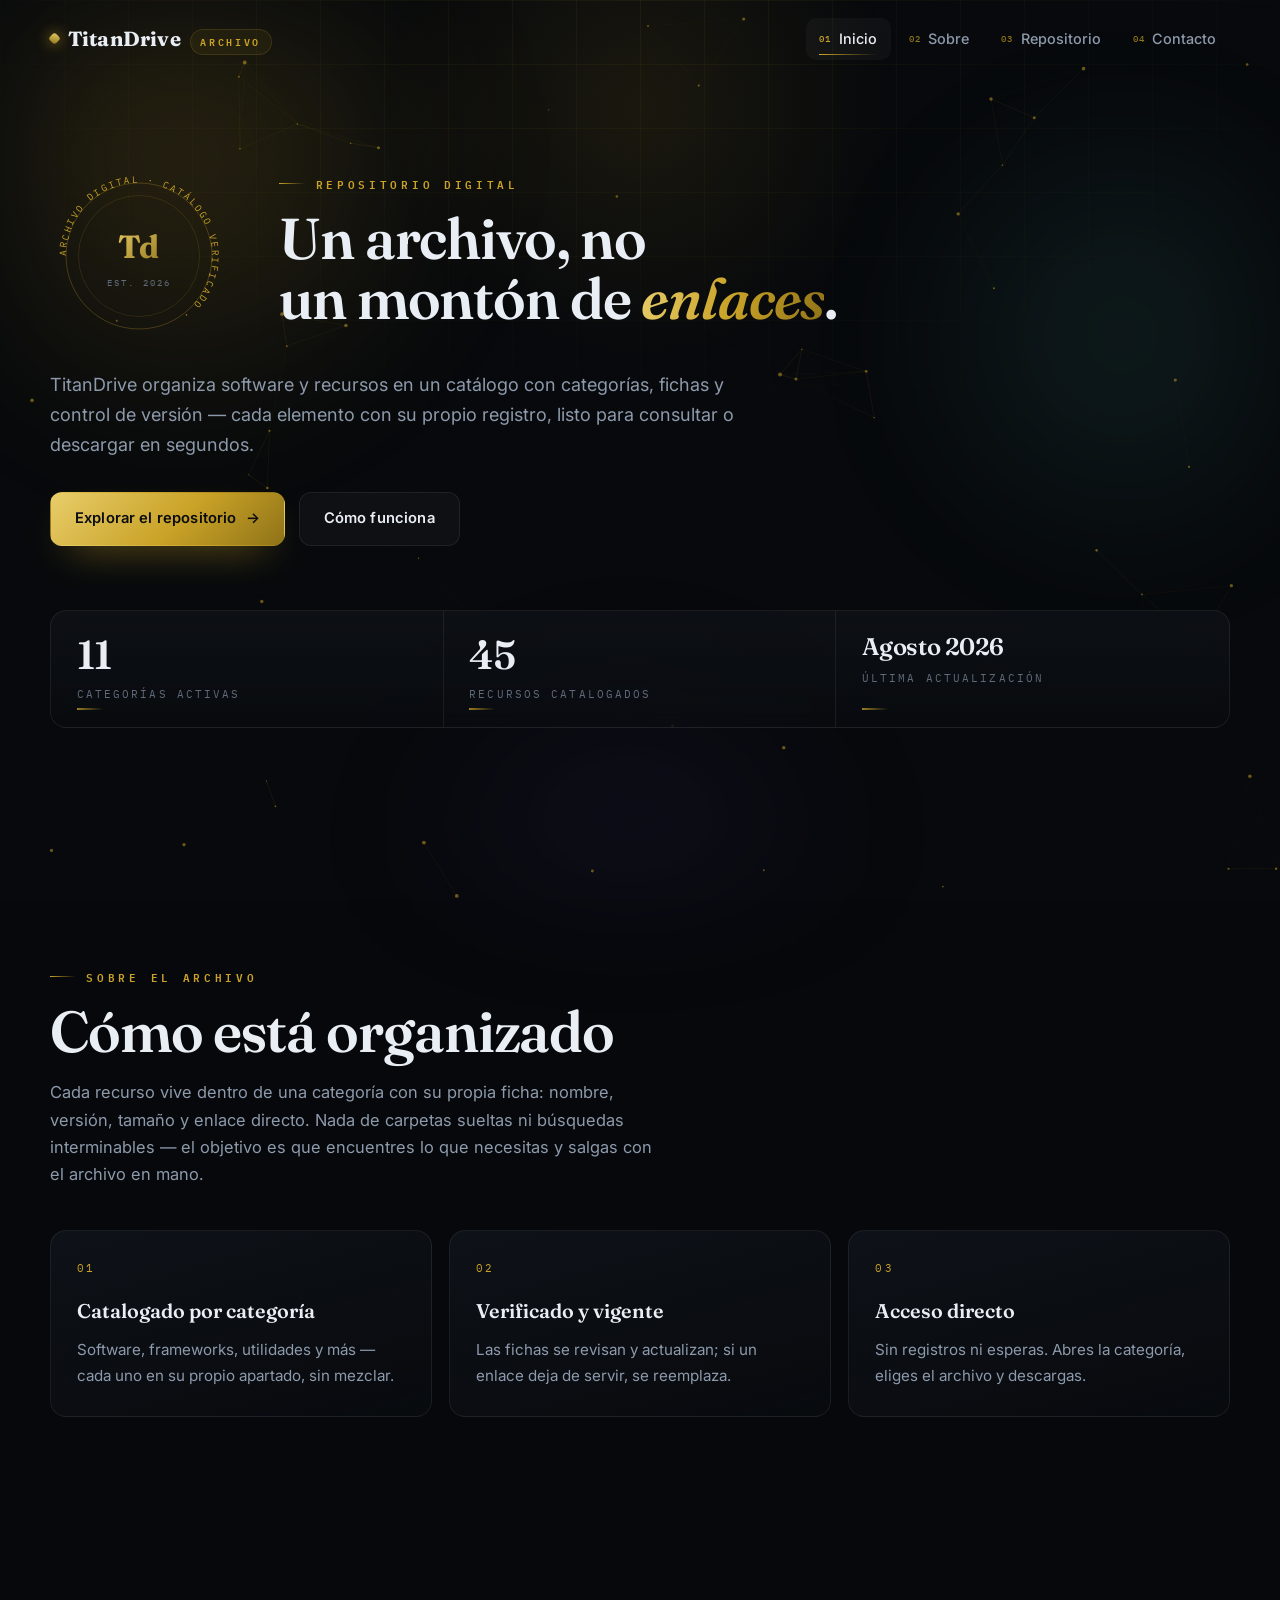
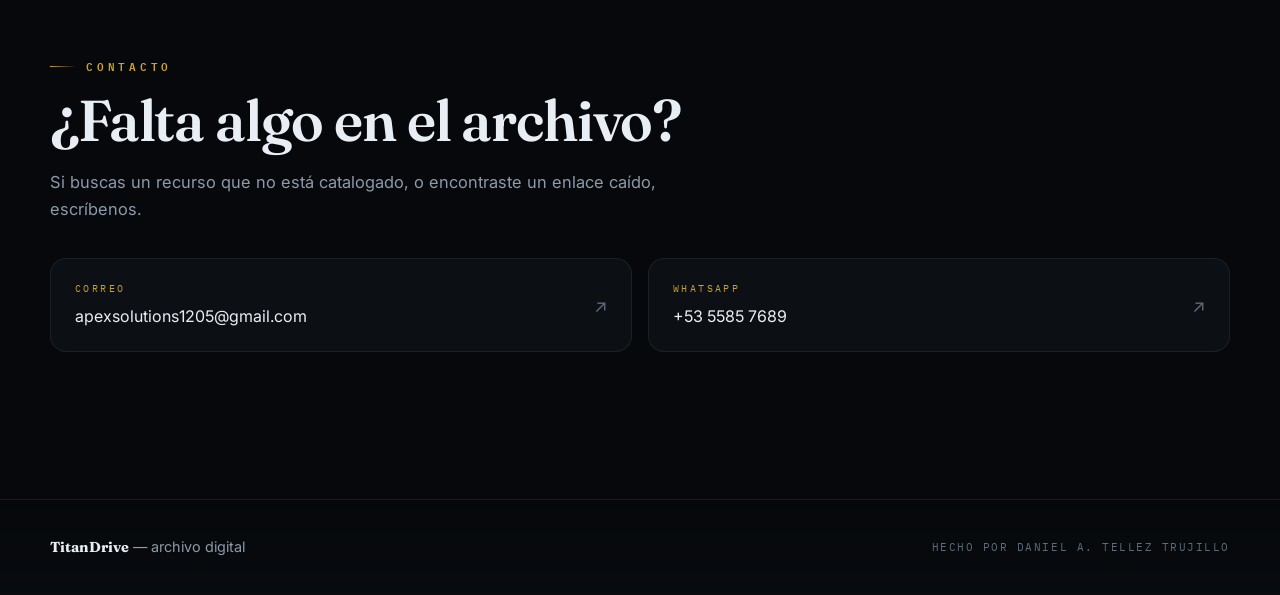
==== commit 80c96fe1: "Add files via upload" ====
--- a/index.html
+++ b/index.html
@@ -1,153 +1,1319 @@
 <!DOCTYPE html>
 <html lang="es">
 <head>
-    <script>document.documentElement.classList.add('has-js');</script>
-    <meta charset="UTF-8" />
-    <meta name="viewport" content="width=device-width, initial-scale=1.0" />
-    <title>TitanDrive · Archivo Digital</title>
-    <meta name="description" content="TitanDrive — catálogo y archivo digital de recursos y software, organizado por categorías." />
-    <link rel="preconnect" href="https://fonts.googleapis.com" />
-    <link rel="preconnect" href="https://fonts.gstatic.com" crossorigin />
-    <link href="https://fonts.googleapis.com/css2?family=Fraunces:ital,opsz,wght@0,9..144,500;0,9..144,600;0,9..144,700;1,9..144,600&family=Inter:wght@400;500;600&family=IBM+Plex+Mono:wght@400;500;600&display=swap" rel="stylesheet" />
-    <link rel="stylesheet" href="styles.css" />
+  <meta charset="UTF-8" />
+  <meta name="viewport" content="width=device-width, initial-scale=1.0" />
+  <meta name="color-scheme" content="dark" />
+  <meta name="theme-color" content="#06080b" />
+  <title>TitanDrive · Archivo Digital</title>
+  <meta name="description" content="TitanDrive — catálogo y archivo digital de recursos y software, organizado por categorías." />
+  <link rel="icon" href="data:image/svg+xml,%3Csvg xmlns='http://www.w3.org/2000/svg' viewBox='0 0 64 64'%3E%3Crect width='64' height='64' rx='14' fill='%230a0d12'/%3E%3Crect x='3' y='3' width='58' height='58' rx='12' fill='none' stroke='%23c9a227' stroke-width='2'/%3E%3Ctext x='32' y='43' font-family='Georgia,serif' font-size='30' font-weight='700' fill='%23e8cd6a' text-anchor='middle'%3ETd%3C/text%3E%3C/svg%3E" />
+  <link rel="preconnect" href="https://fonts.googleapis.com" />
+  <link rel="preconnect" href="https://fonts.gstatic.com" crossorigin />
+  <link href="https://fonts.googleapis.com/css2?family=Fraunces:ital,opsz,wght@0,9..144,500;0,9..144,600;0,9..144,700;1,9..144,600&family=Inter:wght@400;500;600;700&family=IBM+Plex+Mono:wght@400;500;600&display=swap" rel="stylesheet" />
+  <style>
+/* ============================================================
+   TitanDrive · Archivo Digital — hoja de estilo principal
+   Rediseño completo: tema oscuro de archivo, partículas,
+   auroras, animaciones de revelado y tarjetas de repositorio.
+   ============================================================ */
+
+/* ---------- Tokens ---------- */
+:root{
+  --bg:#06080b;
+  --bg-2:#0a0d12;
+  --panel:rgba(16,20,26,.72);
+  --panel-solid:#0f1319;
+  --panel-2:rgba(22,27,35,.66);
+  --line:rgba(201,162,39,.16);
+  --line-soft:rgba(255,255,255,.07);
+  --gold:#c9a227;
+  --gold-2:#e8cd6a;
+  --gold-3:#8f7318;
+  --teal:#5fd0c4;
+  --text:#e9eef5;
+  --muted:#8d9aab;
+  --muted-2:#5f6b7a;
+  --ok:#69d68f;
+  --warn:#e0a34a;
+  --danger:#e2685e;
+  --radius:16px;
+  --radius-sm:11px;
+  --shadow:0 24px 70px -30px rgba(0,0,0,.95);
+  --glow:0 0 0 1px rgba(201,162,39,.18), 0 30px 80px -40px rgba(201,162,39,.35);
+  --mono:"IBM Plex Mono",ui-monospace,SFMono-Regular,Menlo,monospace;
+  --serif:"Fraunces",Georgia,"Times New Roman",serif;
+  --sans:"Inter",system-ui,-apple-system,Segoe UI,Roboto,sans-serif;
+  --ease:cubic-bezier(.22,.61,.36,1);
+  --maxw:1180px;
+  --nav-h:78px;
+}
+
+/* ---------- Reset ---------- */
+*,*::before,*::after{box-sizing:border-box}
+html{scroll-behavior:smooth;-webkit-text-size-adjust:100%}
+body{
+  margin:0;
+  background:var(--bg);
+  color:var(--text);
+  font-family:var(--sans);
+  font-size:16px;
+  line-height:1.65;
+  -webkit-font-smoothing:antialiased;
+  overflow-x:hidden;
+  min-height:100vh;
+}
+body.is-locked{overflow:hidden}
+img,svg{display:block;max-width:100%}
+a{color:inherit;text-decoration:none}
+button{font:inherit;color:inherit;background:none;border:0;cursor:pointer}
+input{font:inherit}
+h1,h2,h3,h4,p{margin:0}
+ul{margin:0;padding:0;list-style:none}
+::selection{background:rgba(201,162,39,.3);color:#fff}
+
+/* scrollbar */
+*::-webkit-scrollbar{width:11px;height:11px}
+*::-webkit-scrollbar-track{background:#0a0d12}
+*::-webkit-scrollbar-thumb{background:linear-gradient(180deg,#3a3320,#1d1a12);border-radius:20px;border:2px solid #0a0d12}
+*::-webkit-scrollbar-thumb:hover{background:linear-gradient(180deg,#6d5c20,#2c2615)}
+
+.container{width:min(100% - 2.6rem,var(--maxw));margin-inline:auto}
+
+/* ---------- Fondo: capas ---------- */
+.fx-layer{position:fixed;inset:0;pointer-events:none}
+#dust-canvas{position:fixed;inset:0;z-index:0;pointer-events:none;opacity:.9}
+
+.grid-overlay{
+  z-index:1;
+  background-image:linear-gradient(rgba(201,162,39,.07) 1px,transparent 1px),
+                   linear-gradient(90deg,rgba(201,162,39,.07) 1px,transparent 1px);
+  background-size:64px 64px;
+  -webkit-mask-image:radial-gradient(ellipse 80% 70% at 50% 0%,#000 0%,transparent 78%);
+          mask-image:radial-gradient(ellipse 80% 70% at 50% 0%,#000 0%,transparent 78%);
+  animation:gridDrift 26s linear infinite;
+}
+@keyframes gridDrift{from{background-position:0 0}to{background-position:64px 64px}}
+
+.noise{
+  z-index:2;opacity:.28;mix-blend-mode:overlay;
+  background-image:url("data:image/svg+xml,%3Csvg xmlns='http://www.w3.org/2000/svg' width='140' height='140'%3E%3Cfilter id='n'%3E%3CfeTurbulence type='fractalNoise' baseFrequency='.9' numOctaves='3'/%3E%3C/filter%3E%3Crect width='140' height='140' filter='url(%23n)' opacity='.5'/%3E%3C/svg%3E");
+}
+
+.aurora{z-index:0;overflow:hidden;filter:blur(70px);opacity:.6}
+.aurora span{position:absolute;display:block;border-radius:50%;animation:float 22s ease-in-out infinite}
+.aurora span:nth-child(1){width:52vw;height:52vw;left:-12vw;top:-14vw;background:radial-gradient(circle,rgba(201,162,39,.32),transparent 66%)}
+.aurora span:nth-child(2){width:44vw;height:44vw;right:-10vw;top:6vh;background:radial-gradient(circle,rgba(95,208,196,.18),transparent 66%);animation-delay:-7s}
+.aurora span:nth-child(3){width:46vw;height:46vw;left:26vw;bottom:-22vw;background:radial-gradient(circle,rgba(120,90,200,.16),transparent 66%);animation-delay:-13s}
+@keyframes float{
+  0%,100%{transform:translate3d(0,0,0) scale(1)}
+  33%{transform:translate3d(4vw,3vh,0) scale(1.09)}
+  66%{transform:translate3d(-3vw,-2vh,0) scale(.95)}
+}
+
+.spotlight{
+  z-index:3;
+  background:radial-gradient(420px circle at var(--mx,50%) var(--my,12%),rgba(201,162,39,.10),transparent 62%);
+  transition:opacity .4s ease;
+}
+
+/* ---------- Preloader ---------- */
+#preloader{
+  position:fixed;inset:0;z-index:9999;display:grid;place-items:center;
+  background:radial-gradient(ellipse at 50% 40%,#0d1117,#05070a 70%);
+  transition:opacity .6s var(--ease),visibility .6s;
+}
+#preloader.done{opacity:0;visibility:hidden}
+.pl-inner{display:grid;justify-items:center;gap:1.1rem;text-align:center}
+.pl-mark{
+  width:74px;height:74px;border-radius:20px;display:grid;place-items:center;
+  font-family:var(--serif);font-size:1.9rem;font-weight:700;color:#0b0d11;
+  background:linear-gradient(145deg,var(--gold-2),var(--gold-3));
+  box-shadow:0 0 0 1px rgba(255,255,255,.14),0 24px 60px -24px rgba(201,162,39,.75);
+  animation:plPulse 1.7s var(--ease) infinite;
+}
+@keyframes plPulse{0%,100%{transform:scale(1)}50%{transform:scale(1.07) rotate(-2deg)}}
+.pl-name{font-family:var(--mono);font-size:.74rem;letter-spacing:.42em;text-transform:uppercase;color:var(--gold)}
+.pl-bar{width:210px;height:2px;background:rgba(255,255,255,.09);border-radius:9px;overflow:hidden}
+.pl-bar i{display:block;height:100%;width:0;background:linear-gradient(90deg,var(--gold-3),var(--gold-2));animation:plLoad 1.5s var(--ease) forwards}
+@keyframes plLoad{to{width:100%}}
+.pl-log{font-family:var(--mono);font-size:.68rem;color:var(--muted-2);letter-spacing:.12em}
+
+/* ---------- Scroll progress ---------- */
+#scrollProgress{
+  position:fixed;top:0;left:0;height:2px;width:0;z-index:999;
+  background:linear-gradient(90deg,var(--gold-3),var(--gold-2),var(--teal));
+  box-shadow:0 0 14px rgba(201,162,39,.7);
+}
+
+/* ---------- Header ---------- */
+#header{
+  position:sticky;top:0;z-index:800;
+  transition:background .45s var(--ease),border-color .45s var(--ease),backdrop-filter .45s;
+  border-bottom:1px solid transparent;
+}
+#header.scrolled{
+  background:rgba(7,9,13,.78);
+  border-bottom-color:var(--line-soft);
+  -webkit-backdrop-filter:blur(16px) saturate(150%);
+          backdrop-filter:blur(16px) saturate(150%);
+}
+.nav-bar{display:flex;align-items:center;justify-content:space-between;gap:1.2rem;min-height:var(--nav-h)}
+.logo{
+  display:inline-flex;align-items:baseline;gap:.55rem;
+  font-family:var(--serif);font-weight:700;font-size:1.28rem;letter-spacing:.01em;
+}
+.logo .mark{
+  font-family:var(--mono);font-size:.6rem;font-weight:600;letter-spacing:.28em;
+  text-transform:uppercase;color:var(--gold);
+  border:1px solid var(--line);border-radius:999px;padding:.24rem .6rem;
+  background:rgba(201,162,39,.07);
+}
+.logo::before{
+  content:"";width:9px;height:9px;border-radius:3px;transform:rotate(45deg);
+  background:linear-gradient(145deg,var(--gold-2),var(--gold-3));
+  box-shadow:0 0 14px rgba(201,162,39,.85);align-self:center;
+}
+.nav-links{display:flex;align-items:center;gap:.3rem}
+.nav-links a{
+  position:relative;display:inline-flex;align-items:center;gap:.5rem;
+  font-size:.9rem;font-weight:500;color:var(--muted);
+  padding:.55rem .85rem;border-radius:10px;transition:color .3s,background .3s;
+}
+.nav-links a::before{
+  content:attr(data-n);font-family:var(--mono);font-size:.58rem;color:var(--gold-3);
+  letter-spacing:.08em;transition:color .3s;
+}
+.nav-links a::after{
+  content:"";position:absolute;left:.85rem;right:.85rem;bottom:.28rem;height:1px;
+  background:linear-gradient(90deg,var(--gold),transparent);transform:scaleX(0);
+  transform-origin:left;transition:transform .4s var(--ease);
+}
+.nav-links a:hover,.nav-links a.active{color:var(--text);background:rgba(255,255,255,.035)}
+.nav-links a:hover::before,.nav-links a.active::before{color:var(--gold)}
+.nav-links a:hover::after,.nav-links a.active::after{transform:scaleX(1)}
+.nav-toggle{display:none;width:42px;height:38px;border:1px solid var(--line-soft);border-radius:10px;position:relative}
+.nav-toggle i{position:absolute;left:11px;right:11px;height:1.5px;background:var(--text);transition:.35s var(--ease)}
+.nav-toggle i:nth-child(1){top:13px}
+.nav-toggle i:nth-child(2){top:18.5px}
+.nav-toggle i:nth-child(3){top:24px}
+.nav-toggle.open i:nth-child(1){transform:translateY(5.5px) rotate(45deg)}
+.nav-toggle.open i:nth-child(2){opacity:0}
+.nav-toggle.open i:nth-child(3){transform:translateY(-5.5px) rotate(-45deg)}
+
+/* ---------- Tipografía de sección ---------- */
+main{position:relative;z-index:5}
+section{padding:clamp(4.2rem,9vw,7.4rem) 0;position:relative}
+.eyebrow{
+  font-family:var(--mono);font-size:.68rem;font-weight:600;letter-spacing:.34em;
+  text-transform:uppercase;color:var(--gold);display:inline-flex;align-items:center;gap:.65rem;
+  margin-bottom:1rem;
+}
+.eyebrow::before{content:"";width:26px;height:1px;background:linear-gradient(90deg,var(--gold),transparent)}
+.section-title{
+  font-family:var(--serif);font-weight:600;line-height:1.04;letter-spacing:-.02em;
+  font-size:clamp(2rem,5.2vw,3.6rem);margin-bottom:1.1rem;
+}
+.section-title em{
+  font-style:italic;color:transparent;
+  background:linear-gradient(100deg,var(--gold-2),var(--gold),var(--gold-3));
+  -webkit-background-clip:text;background-clip:text;
+}
+.section-text,.section-sub{
+  color:var(--muted);max-width:62ch;font-size:1.03rem;
+}
+.section-sub{margin-bottom:.4rem}
+
+/* ---------- Botones ---------- */
+.btn{
+  display:inline-flex;align-items:center;justify-content:center;gap:.6rem;
+  font-size:.92rem;font-weight:600;letter-spacing:.01em;
+  padding:.86rem 1.5rem;border-radius:12px;
+  border:1px solid var(--line-soft);position:relative;overflow:hidden;
+  transition:transform .3s var(--ease),border-color .3s,box-shadow .35s,background .3s;
+  white-space:nowrap;
+}
+.btn:hover{transform:translateY(-2px)}
+.btn:active{transform:translateY(0)}
+.btn-primary{
+  color:#0a0c10;border-color:transparent;
+  background:linear-gradient(135deg,var(--gold-2),var(--gold) 55%,var(--gold-3));
+  box-shadow:0 16px 40px -20px rgba(201,162,39,.95);
+}
+.btn-primary:hover{box-shadow:0 22px 54px -20px rgba(201,162,39,1)}
+.btn-ghost{color:var(--text);background:rgba(255,255,255,.03)}
+.btn-ghost:hover{border-color:var(--line);background:rgba(201,162,39,.08)}
+.btn .arw{transition:transform .35s var(--ease)}
+.btn:hover .arw{transform:translateX(4px)}
+.btn-sm{padding:.55rem 1rem;font-size:.82rem;border-radius:10px}
+
+/* ---------- Hero ---------- */
+.hero{padding-top:clamp(3rem,7vw,5.4rem);overflow:hidden}
+.hero-top{display:grid;grid-template-columns:auto 1fr;gap:clamp(1.4rem,4vw,3.4rem);align-items:center}
+.lede{color:var(--muted);font-size:clamp(1rem,1.6vw,1.13rem);max-width:64ch;margin-top:1.5rem}
+.hero-actions{display:flex;flex-wrap:wrap;gap:.85rem;margin-top:2rem}
+
+/* sello giratorio */
+.stamp{position:relative;width:clamp(120px,17vw,178px);height:clamp(120px,17vw,178px);flex:none}
+.stamp svg{width:100%;height:100%;animation:spin 34s linear infinite}
+@keyframes spin{to{transform:rotate(360deg)}}
+.stamp .stamp-center{position:absolute;inset:0;display:grid;place-content:center;justify-items:center;gap:.1rem}
+.stamp .glyph{
+  font-family:var(--serif);font-size:clamp(1.4rem,3vw,2rem);font-weight:700;
+  background:linear-gradient(140deg,var(--gold-2),var(--gold-3));
+  -webkit-background-clip:text;background-clip:text;color:transparent;
+}
+.stamp .sub{font-family:var(--mono);font-size:.54rem;letter-spacing:.24em;color:var(--muted-2);text-transform:uppercase}
+
+/* ---------- Ledger / stats ---------- */
+.ledger{
+  display:grid;grid-template-columns:repeat(auto-fit,minmax(190px,1fr));
+  margin-top:clamp(2.6rem,6vw,4rem);
+  border:1px solid var(--line-soft);border-radius:var(--radius);
+  background:linear-gradient(180deg,rgba(16,20,26,.7),rgba(10,13,17,.5));
+  -webkit-backdrop-filter:blur(10px);backdrop-filter:blur(10px);
+  overflow:hidden;
+}
+.ledger-item{padding:1.5rem 1.6rem;border-right:1px solid var(--line-soft);position:relative}
+.ledger-item:last-child{border-right:0}
+.ledger-item::after{
+  content:"";position:absolute;left:1.6rem;bottom:1.1rem;width:26px;height:2px;
+  background:linear-gradient(90deg,var(--gold),transparent);opacity:.75;
+}
+.ledger-num{
+  display:block;font-family:var(--serif);font-weight:600;font-size:clamp(1.9rem,3.4vw,2.5rem);
+  line-height:1;letter-spacing:-.02em;
+}
+.ledger-label{display:block;margin-top:.7rem;font-family:var(--mono);font-size:.66rem;letter-spacing:.2em;text-transform:uppercase;color:var(--muted-2)}
+
+/* ---------- Feature cards ---------- */
+.feature-row{display:grid;grid-template-columns:repeat(auto-fit,minmax(250px,1fr));gap:1.1rem;margin-top:2.6rem}
+.feature-card{
+  position:relative;padding:1.8rem 1.6rem;border-radius:var(--radius);
+  border:1px solid var(--line-soft);
+  background:linear-gradient(165deg,rgba(18,23,30,.72),rgba(9,12,16,.62));
+  overflow:hidden;transition:transform .45s var(--ease),border-color .4s,box-shadow .45s;
+}
+.feature-card::before{
+  content:"";position:absolute;inset:0;opacity:0;transition:opacity .45s;
+  background:radial-gradient(420px circle at var(--cx,50%) var(--cy,0%),rgba(201,162,39,.13),transparent 60%);
+}
+.feature-card::after{
+  content:"";position:absolute;top:0;left:0;right:0;height:1px;
+  background:linear-gradient(90deg,transparent,var(--gold),transparent);
+  transform:scaleX(0);transition:transform .5s var(--ease);
+}
+.feature-card:hover{transform:translateY(-6px);border-color:var(--line);box-shadow:var(--glow)}
+.feature-card:hover::before{opacity:1}
+.feature-card:hover::after{transform:scaleX(1)}
+.feature-card .num{
+  font-family:var(--mono);font-size:.68rem;letter-spacing:.24em;color:var(--gold);
+  display:block;margin-bottom:1.1rem;
+}
+.feature-card h3{font-family:var(--serif);font-size:1.24rem;font-weight:600;margin-bottom:.6rem}
+.feature-card p{color:var(--muted);font-size:.95rem}
+
+/* ---------- Contacto ---------- */
+.contact-list{display:grid;grid-template-columns:repeat(auto-fit,minmax(260px,1fr));gap:1rem;margin-top:2.2rem}
+.contact-item{
+  display:flex;align-items:center;justify-content:space-between;gap:1rem;
+  padding:1.35rem 1.5rem;border-radius:var(--radius);border:1px solid var(--line-soft);
+  background:var(--panel);transition:transform .35s var(--ease),border-color .35s,background .35s;
+}
+.contact-item:hover{transform:translateY(-4px);border-color:var(--line);background:rgba(201,162,39,.07)}
+.contact-item .tag{
+  display:block;font-family:var(--mono);font-size:.62rem;letter-spacing:.24em;
+  text-transform:uppercase;color:var(--gold);margin-bottom:.35rem;
+}
+.contact-item::after{
+  content:"↗";font-size:1.1rem;color:var(--muted-2);transition:transform .35s var(--ease),color .35s;
+}
+.contact-item:hover::after{transform:translate(3px,-3px);color:var(--gold)}
+
+/* ---------- Repositorio ---------- */
+.repo-toolbar{
+  display:flex;align-items:center;gap:1rem;flex-wrap:wrap;
+  margin-top:2.4rem;padding:1rem;border-radius:var(--radius);
+  border:1px solid var(--line-soft);background:var(--panel);
+  -webkit-backdrop-filter:blur(12px);backdrop-filter:blur(12px);
+}
+.search-wrap{flex:1 1 260px;display:flex;align-items:center;gap:.7rem;padding:.7rem 1rem;border-radius:11px;border:1px solid var(--line-soft);background:rgba(0,0,0,.32);transition:border-color .3s,box-shadow .3s}
+.search-wrap:focus-within{border-color:var(--line);box-shadow:0 0 0 4px rgba(201,162,39,.09)}
+.search-wrap svg{color:var(--muted-2);flex:none}
+.search-wrap input{flex:1;min-width:0;background:none;border:0;outline:0;color:var(--text);font-size:.94rem}
+.search-wrap input::placeholder{color:var(--muted-2)}
+.result-count{font-family:var(--mono);font-size:.7rem;letter-spacing:.14em;color:var(--muted-2);text-transform:uppercase;padding-right:.4rem}
+
+.repo-grid{display:grid;grid-template-columns:repeat(auto-fill,minmax(272px,1fr));gap:1.15rem}
+.repo-card{
+  position:relative;display:flex;flex-direction:column;gap:1.05rem;
+  padding:1.55rem 1.5rem 1.35rem;border-radius:var(--radius);
+  border:1px solid var(--line-soft);
+  background:linear-gradient(165deg,rgba(18,23,30,.74),rgba(9,12,16,.66));
+  overflow:hidden;text-align:left;cursor:pointer;
+  transition:transform .45s var(--ease),border-color .4s,box-shadow .45s;
+}
+.repo-card::before{
+  content:"";position:absolute;inset:0;opacity:0;transition:opacity .45s;
+  background:radial-gradient(360px circle at var(--cx,50%) var(--cy,0%),rgba(201,162,39,.14),transparent 62%);
+}
+.repo-card::after{
+  content:"";position:absolute;top:0;left:0;right:0;height:2px;
+  background:linear-gradient(90deg,var(--gold-3),var(--gold-2),var(--teal));
+  transform:scaleX(0);transform-origin:left;transition:transform .55s var(--ease);
+}
+.repo-card:hover{transform:translateY(-7px);border-color:var(--line);box-shadow:var(--glow)}
+.repo-card:hover::before{opacity:1}
+.repo-card:hover::after{transform:scaleX(1)}
+.repo-card>*{position:relative}
+.repo-card-top{display:flex;align-items:center;justify-content:space-between;gap:.9rem}
+.monogram{
+  width:52px;height:52px;flex:none;border-radius:14px;display:grid;place-items:center;
+  font-family:var(--mono);font-size:.86rem;font-weight:600;letter-spacing:.06em;color:var(--gold-2);
+  border:1px solid var(--line);
+  background:linear-gradient(150deg,rgba(201,162,39,.2),rgba(201,162,39,.04));
+  box-shadow:inset 0 1px 0 rgba(255,255,255,.08);
+  transition:transform .45s var(--ease),box-shadow .45s;
+}
+.repo-card:hover .monogram{transform:rotate(-6deg) scale(1.05);box-shadow:0 0 26px -6px rgba(201,162,39,.6)}
+.count-badge{
+  font-family:var(--mono);font-size:.66rem;letter-spacing:.14em;color:var(--muted);
+  border:1px solid var(--line-soft);border-radius:999px;padding:.3rem .68rem;
+  background:rgba(0,0,0,.28);white-space:nowrap;
+}
+.repo-card h3{font-family:var(--serif);font-size:1.24rem;font-weight:600;line-height:1.2}
+.repo-card p{color:var(--muted);font-size:.92rem;flex:1}
+.repo-icon{
+  width:54px;height:54px;flex:none;border-radius:15px;display:grid;place-items:center;
+  font-size:1.55rem;line-height:1;
+  border:1px solid var(--line);
+  background:linear-gradient(150deg,rgba(201,162,39,.2),rgba(201,162,39,.04));
+  box-shadow:inset 0 1px 0 rgba(255,255,255,.08);
+  transition:transform .45s var(--ease),box-shadow .45s;
+}
+.repo-card:hover .repo-icon{transform:rotate(-6deg) scale(1.06);box-shadow:0 0 26px -6px rgba(201,162,39,.6)}
+.count-badge.soon{color:var(--warn);border-color:rgba(224,163,74,.35);background:rgba(224,163,74,.08)}
+.repo-card-foot .open{color:var(--gold)}
+.featured-main{display:block}
+.repo-card-foot{
+  display:flex;align-items:center;justify-content:space-between;gap:.8rem;
+  padding-top:1rem;border-top:1px solid var(--line-soft);
+}
+.repo-card-foot .open{
+  font-family:var(--mono);font-size:.68rem;letter-spacing:.18em;text-transform:uppercase;color:var(--gold);
+}
+.repo-card-foot .arrow{color:var(--muted-2);transition:transform .4s var(--ease),color .4s}
+.repo-card:hover .arrow{transform:translateX(5px);color:var(--gold-2)}
+
+/* destacado */
+.featured-resource{margin-top:1.4rem}
+.featured-card{
+  position:relative;border-radius:var(--radius);overflow:hidden;
+  border:1px solid var(--line);
+  background:linear-gradient(120deg,rgba(201,162,39,.13),rgba(16,20,26,.72) 42%,rgba(9,12,16,.7));
+  padding:clamp(1.6rem,4vw,2.6rem);
+  display:grid;grid-template-columns:1fr auto;gap:1.6rem;align-items:center;
+}
+.featured-card::after{
+  content:"";position:absolute;top:-40%;right:-8%;width:340px;height:340px;border-radius:50%;
+  background:radial-gradient(circle,rgba(201,162,39,.22),transparent 68%);filter:blur(30px);
+  animation:float 16s ease-in-out infinite;
+}
+.featured-card>*{position:relative;z-index:1}
+.featured-tag{
+  display:inline-flex;align-items:center;gap:.5rem;font-family:var(--mono);font-size:.64rem;
+  letter-spacing:.24em;text-transform:uppercase;color:var(--gold);
+  border:1px solid var(--line);border-radius:999px;padding:.3rem .8rem;
+  background:rgba(0,0,0,.3);margin-bottom:1rem;
+}
+.featured-tag::before{content:"";width:6px;height:6px;border-radius:50%;background:var(--gold);box-shadow:0 0 10px var(--gold);animation:blink 1.8s infinite}
+@keyframes blink{0%,100%{opacity:1}50%{opacity:.25}}
+.featured-card h3{font-family:var(--serif);font-size:clamp(1.4rem,3vw,2rem);font-weight:600;margin-bottom:.5rem}
+.featured-card p{color:var(--muted);font-size:.96rem;max-width:52ch}
+.featured-meta{display:flex;flex-wrap:wrap;gap:.5rem;margin-top:1.1rem}
+.chip{
+  font-family:var(--mono);font-size:.64rem;letter-spacing:.12em;text-transform:uppercase;
+  color:var(--muted);border:1px solid var(--line-soft);border-radius:999px;padding:.28rem .7rem;
+  background:rgba(0,0,0,.26);
+}
+
+/* estado vacío */
+.empty-state{
+  text-align:center;padding:4rem 1.5rem;border:1px dashed var(--line-soft);
+  border-radius:var(--radius);background:rgba(16,20,26,.5);margin-top:2rem;
+}
+.empty-state .glyph{font-family:var(--serif);font-size:1.4rem;color:var(--gold);margin-bottom:.5rem}
+.empty-state p{color:var(--muted)}
+
+/* ---------- Modal ---------- */
+.modal-overlay{
+  position:fixed;inset:0;z-index:1000;display:grid;place-items:center;padding:1.2rem;
+  background:rgba(4,6,9,.72);-webkit-backdrop-filter:blur(10px);backdrop-filter:blur(10px);
+  opacity:0;visibility:hidden;transition:opacity .35s var(--ease),visibility .35s;
+}
+.modal-overlay.open{opacity:1;visibility:visible}
+.modal-box{
+  width:min(100%,680px);max-height:min(86vh,860px);overflow:auto;
+  border-radius:18px;border:1px solid var(--line);
+  background:linear-gradient(180deg,#111620,#0a0d12);
+  box-shadow:var(--shadow);transform:translateY(18px) scale(.97);
+  transition:transform .4s var(--ease);
+}
+.modal-overlay.open .modal-box{transform:translateY(0) scale(1)}
+.modal-head{
+  display:flex;align-items:center;gap:1rem;padding:1.4rem 1.5rem;
+  border-bottom:1px solid var(--line-soft);position:sticky;top:0;z-index:2;
+  background:linear-gradient(180deg,rgba(17,22,32,.98),rgba(13,17,24,.96));
+  -webkit-backdrop-filter:blur(10px);backdrop-filter:blur(10px);
+}
+.modal-head .icon-wrap{
+  width:50px;height:50px;flex:none;border-radius:14px;display:grid;place-items:center;
+  font-size:1.45rem;line-height:1;color:var(--gold-2);
+  border:1px solid var(--line);background:linear-gradient(150deg,rgba(201,162,39,.2),rgba(201,162,39,.05));
+}
+.modal-head .titles{flex:1;min-width:0}
+.modal-head h2{font-family:var(--serif);font-size:1.32rem;font-weight:600;line-height:1.2}
+.modal-head h2 .code{
+  display:inline-block;font-family:var(--mono);font-size:.62rem;font-weight:600;letter-spacing:.16em;
+  color:var(--gold);border:1px solid var(--line);border-radius:999px;padding:.2rem .6rem;
+  margin-right:.6rem;vertical-align:middle;background:rgba(201,162,39,.07);
+}
+.modal-empty{color:var(--muted);text-align:center;padding:2.4rem 1rem}
+@keyframes rowIn{from{opacity:0;transform:translateY(10px)}to{opacity:1;transform:none}}
+#modalContent .file-row{animation:rowIn .5s var(--ease) backwards}
+.modal-head .desc{color:var(--muted);font-size:.85rem;margin-top:.2rem}
+.modal-close-x{
+  width:36px;height:36px;flex:none;border-radius:10px;border:1px solid var(--line-soft);
+  color:var(--muted);font-size:.95rem;transition:.3s;
+}
+.modal-close-x:hover{color:var(--text);border-color:var(--line);background:rgba(201,162,39,.1);transform:rotate(90deg)}
+#modalContent{padding:1.3rem 1.5rem}
+.file-row{
+  display:flex;align-items:center;gap:1rem;padding:.9rem 1rem;border-radius:12px;
+  border:1px solid var(--line-soft);background:rgba(255,255,255,.018);
+  margin-bottom:.6rem;transition:border-color .3s,background .3s,transform .3s var(--ease);
+}
+.file-row:hover{border-color:var(--line);background:rgba(201,162,39,.07);transform:translateX(3px)}
+.file-icon{
+  width:38px;height:38px;flex:none;border-radius:10px;display:grid;place-items:center;
+  font-family:var(--mono);font-size:.6rem;font-weight:600;letter-spacing:.04em;color:var(--gold);
+  border:1px solid var(--line-soft);background:rgba(0,0,0,.34);
+}
+.file-info{flex:1;min-width:0}
+.file-name{font-size:.94rem;font-weight:500;overflow:hidden;text-overflow:ellipsis;white-space:nowrap}
+.file-meta{display:flex;flex-wrap:wrap;gap:.55rem;margin-top:.22rem}
+.file-meta span{font-family:var(--mono);font-size:.64rem;color:var(--muted-2);letter-spacing:.06em}
+.file-meta span:not(:last-child)::after{content:"·";margin-left:.55rem;color:var(--muted-2)}
+.file-dl{
+  flex:none;font-family:var(--mono);font-size:.66rem;letter-spacing:.14em;text-transform:uppercase;
+  color:var(--gold);border:1px solid var(--line);border-radius:9px;padding:.45rem .8rem;
+  background:rgba(201,162,39,.07);transition:.3s;white-space:nowrap;
+}
+.file-dl:hover{background:var(--gold);color:#0a0c10;border-color:transparent}
+.modal-foot{padding:1rem 1.5rem 1.4rem;display:flex;justify-content:flex-end}
+.modal-close{
+  padding:.62rem 1.2rem;border-radius:10px;border:1px solid var(--line-soft);
+  font-size:.86rem;color:var(--muted);transition:.3s;
+}
+.modal-close:hover{color:var(--text);border-color:var(--line);background:rgba(201,162,39,.08)}
+
+/* ---------- Toast ---------- */
+#toast{
+  position:fixed;left:50%;bottom:26px;z-index:1200;transform:translate(-50%,26px);
+  padding:.85rem 1.25rem;border-radius:12px;border:1px solid var(--line);
+  background:rgba(14,18,24,.96);-webkit-backdrop-filter:blur(12px);backdrop-filter:blur(12px);
+  color:var(--text);font-size:.88rem;box-shadow:var(--shadow);
+  opacity:0;visibility:hidden;transition:.4s var(--ease);max-width:min(92vw,480px);text-align:center;
+}
+#toast.show{opacity:1;visibility:visible;transform:translate(-50%,0)}
+
+/* ---------- Footer ---------- */
+footer{
+  position:relative;z-index:5;margin-top:2rem;padding:2.2rem 0;
+  border-top:1px solid var(--line-soft);
+  background:linear-gradient(180deg,transparent,rgba(9,12,16,.8));
+}
+footer .container{display:flex;align-items:center;justify-content:space-between;flex-wrap:wrap;gap:.9rem}
+footer .brand{color:var(--muted);font-size:.9rem}
+footer .brand b{color:var(--text);font-family:var(--serif)}
+footer .made{font-family:var(--mono);font-size:.68rem;letter-spacing:.14em;text-transform:uppercase;color:var(--muted-2)}
+
+/* ---------- Back to top ---------- */
+#toTop{
+  position:fixed;right:22px;bottom:24px;z-index:900;width:46px;height:46px;border-radius:13px;
+  display:grid;place-items:center;border:1px solid var(--line);
+  background:rgba(14,18,24,.9);-webkit-backdrop-filter:blur(10px);backdrop-filter:blur(10px);
+  color:var(--gold);opacity:0;visibility:hidden;transform:translateY(14px);
+  transition:.4s var(--ease);
+}
+#toTop.show{opacity:1;visibility:visible;transform:translateY(0)}
+#toTop:hover{background:var(--gold);color:#0a0c10}
+
+/* ---------- Reveal ---------- */
+.reveal{opacity:0;transform:translateY(26px);transition:opacity .8s var(--ease),transform .8s var(--ease)}
+.reveal.in-view{opacity:1;transform:none}
+.no-js .reveal,.reveal.no-anim{opacity:1;transform:none}
+.is-visible-stagger>*{opacity:0;transform:translateY(26px)}
+.is-visible-stagger.in-view>*{opacity:1;transform:none;transition:opacity .75s var(--ease),transform .75s var(--ease)}
+
+/* ---------- Responsive ---------- */
+@media (max-width:920px){
+  .hero-top{grid-template-columns:1fr;gap:1.6rem}
+  .stamp{order:-1;width:120px;height:120px}
+  .featured-card{grid-template-columns:1fr}
+}
+@media (max-width:760px){
+  .nav-toggle{display:block}
+  .nav-links{
+    position:fixed;inset:var(--nav-h) 0 auto 0;flex-direction:column;align-items:stretch;gap:.15rem;
+    padding:1rem 1.3rem 1.5rem;background:rgba(8,11,15,.97);
+    -webkit-backdrop-filter:blur(18px);backdrop-filter:blur(18px);
+    border-bottom:1px solid var(--line-soft);
+    transform:translateY(-140%);transition:transform .45s var(--ease);max-height:calc(100vh - var(--nav-h));overflow:auto;
+  }
+  .nav-links.open{transform:translateY(0)}
+  .nav-links a{padding:.9rem 1rem;font-size:1rem}
+  .nav-links a::after{display:none}
+  .ledger-item{border-right:0;border-bottom:1px solid var(--line-soft)}
+  .ledger-item:last-child{border-bottom:0}
+  footer .container{justify-content:center;text-align:center}
+}
+@media (max-width:520px){
+  .container{width:min(100% - 1.8rem,var(--maxw))}
+  .repo-grid{grid-template-columns:1fr}
+  .file-row{flex-wrap:wrap}
+  .file-dl{width:100%;text-align:center}
+}
+
+/* ---------- Accesibilidad / motion ---------- */
+@media (prefers-reduced-motion:reduce){
+  *,*::before,*::after{animation-duration:.001ms!important;animation-iteration-count:1!important;transition-duration:.001ms!important}
+  html{scroll-behavior:auto}
+  .reveal{opacity:1;transform:none}
+}
+:focus-visible{outline:2px solid var(--gold);outline-offset:3px;border-radius:6px}
+.sr-only{position:absolute;width:1px;height:1px;padding:0;margin:-1px;overflow:hidden;clip:rect(0,0,0,0);white-space:nowrap;border:0}
+</style>
 </head>
 <body>
-
-    <canvas id="dust-canvas"></canvas>
-    <div class="grid-overlay"></div>
-    <div class="aurora"><span></span><span></span><span></span></div>
-
-    <header id="header">
-        <div class="container nav-bar">
-            <a href="index.html" class="logo">TitanDrive <span class="mark">Archivo</span></a>
-            <ul class="nav-links">
-                <li><a href="#inicio" data-n="01" class="active">Inicio</a></li>
-                <li><a href="#sobre" data-n="02">Sobre</a></li>
-                <li><a href="repositorio.html" data-n="03">Repositorio</a></li>
-                <li><a href="#contacto" data-n="04">Contacto</a></li>
-            </ul>
+  <script>document.documentElement.classList.remove("no-js");</script>
+
+  <!-- Preloader -->
+  <div id="preloader" role="status" aria-live="polite" aria-label="Cargando el archivo digital">
+    <div class="pl-inner">
+      <div class="pl-mark">Td</div>
+      <div class="pl-name">TitanDrive</div>
+      <div class="pl-bar"><i></i></div>
+      <div class="pl-log">Iniciando archivo digital…</div>
+    </div>
+  </div>
+
+  <!-- Capas de fondo -->
+  <div class="fx-layer aurora" aria-hidden="true"><span></span><span></span><span></span></div>
+  <canvas id="dust-canvas" aria-hidden="true"></canvas>
+  <div class="fx-layer grid-overlay" aria-hidden="true"></div>
+  <div class="fx-layer noise" aria-hidden="true"></div>
+  <div class="fx-layer spotlight" aria-hidden="true"></div>
+
+  <div id="scrollProgress" aria-hidden="true"></div>
+
+  <!-- Header -->
+  <header id="header">
+    <div class="container nav-bar">
+      <a href="index.html" class="logo" aria-label="TitanDrive, ir al inicio">TitanDrive <span class="mark">Archivo</span></a>
+      <button class="nav-toggle" id="navToggle" aria-label="Abrir menú" aria-expanded="false" aria-controls="navLinks">
+        <i></i><i></i><i></i>
+      </button>
+      <nav>
+        <ul class="nav-links" id="navLinks">
+          <li><a href="index.html#inicio" data-n="01" class="active">Inicio</a></li>
+          <li><a href="index.html#sobre" data-n="02">Sobre</a></li>
+          <li><a href="repositorio.html" data-n="03">Repositorio</a></li>
+          <li><a href="index.html#contacto" data-n="04">Contacto</a></li>
+        </ul>
+      </nav>
+    </div>
+  </header>
+
+  <main>
+
+    <!-- INICIO -->
+    <section id="inicio" class="hero">
+      <div class="container">
+        <div class="hero-top">
+          <div class="stamp reveal in-view" aria-hidden="true">
+            <svg viewBox="0 0 200 200">
+              <defs>
+                <path id="circlePath" d="M 100,100 m -82,0 a 82,82 0 1,1 164,0 a 82,82 0 1,1 -164,0" />
+              </defs>
+              <circle cx="100" cy="100" r="82" fill="none" stroke="rgba(201,162,39,0.32)" stroke-width="1" />
+              <circle cx="100" cy="100" r="68" fill="none" stroke="rgba(201,162,39,0.16)" stroke-width="1" />
+              <text font-family="IBM Plex Mono, monospace" font-size="10.5" letter-spacing="3" fill="#c9a227">
+                <textPath href="#circlePath" startOffset="0%">ARCHIVO DIGITAL · CATÁLOGO VERIFICADO · </textPath>
+              </text>
+            </svg>
+            <div class="stamp-center">
+              <span class="glyph">Td</span>
+              <span class="sub">Est. 2026</span>
+            </div>
+          </div>
+          <div>
+            <p class="eyebrow reveal in-view">Repositorio digital</p>
+            <h1 class="section-title reveal in-view">Un archivo, no<br>un montón de <em>enlaces</em>.</h1>
+          </div>
         </div>
-    </header>
-
-    <main>
-        <!-- INICIO -->
-        <section id="inicio" class="hero">
-            <div class="container">
-                <div class="hero-top reveal in-view">
-                    <div class="stamp" aria-hidden="true">
-                        <svg viewBox="0 0 200 200">
-                            <defs>
-                                <path id="circlePath" d="M 100,100 m -82,0 a 82,82 0 1,1 164,0 a 82,82 0 1,1 -164,0" />
-                            </defs>
-                            <circle cx="100" cy="100" r="82" fill="none" stroke="rgba(201,162,39,0.35)" stroke-width="1" />
-                            <circle cx="100" cy="100" r="68" fill="none" stroke="rgba(201,162,39,0.18)" stroke-width="1" />
-                            <text font-family="IBM Plex Mono, monospace" font-size="10.5" letter-spacing="3" fill="#c9a227">
-                                <textPath href="#circlePath" startOffset="0%">ARCHIVO DIGITAL · CATÁLOGO VERIFICADO · </textPath>
-                            </text>
-                        </svg>
-                        <div class="stamp-center">
-                            <span class="glyph">Td</span>
-                            <span class="sub">Est. 2026</span>
-                        </div>
-                    </div>
-                    <div>
-                        <p class="eyebrow">Repositorio digital</p>
-                        <h1 class="section-title">Un archivo, no<br>un montón de <em>enlaces</em>.</h1>
-                    </div>
-                </div>
-
-                <p class="lede reveal in-view">
-                    TitanDrive organiza software y recursos en un catálogo con categorías, fichas
-                    y control de versión — cada elemento con su propio registro, listo para consultar
-                    o descargar en segundos.
-                </p>
-
-                <div class="hero-actions reveal in-view">
-                    <a href="repositorio.html" class="btn btn-primary">Explorar el repositorio →</a>
-                    <a href="#sobre" class="btn btn-ghost">Cómo funciona</a>
-                </div>
-
-                <div class="ledger reveal">
-                    <div class="ledger-item">
-                        <span class="ledger-num"><span data-count="11">0</span></span>
-                        <span class="ledger-label">Categorías activas</span>
-                    </div>
-                    <div class="ledger-item">
-                        <span class="ledger-num"><span data-count="45">0</span></span>
-                        <span class="ledger-label">Recursos catalogados</span>
-                    </div>
-                    <div class="ledger-item">
-                        <span class="ledger-num">2026</span>
-                        <span class="ledger-label">Última actualización</span>
-                    </div>
-                </div>
-            </div>
-        </section>
-
-        <!-- SOBRE -->
-        <section id="sobre">
-            <div class="container">
-                <p class="eyebrow reveal">Sobre el archivo</p>
-                <h2 class="section-title reveal">Cómo está organizado</h2>
-                <p class="section-text reveal">
-                    Cada recurso vive dentro de una categoría con su propia ficha: nombre, procedencia
-                    y enlace directo. Nada de carpetas sueltas ni búsquedas interminables — el objetivo
-                    es que encuentres lo que necesitas y salgas con el archivo en mano.
-                </p>
-
-                <div class="feature-row">
-                    <div class="feature-card reveal">
-                        <span class="num">01</span>
-                        <h3>Catalogado por categoría</h3>
-                        <p>Software, frameworks, utilidades y más — cada uno en su propio apartado, sin mezclar.</p>
-                    </div>
-                    <div class="feature-card reveal">
-                        <span class="num">02</span>
-                        <h3>Verificado y vigente</h3>
-                        <p>Las fichas se revisan y actualizan; si un enlace deja de servir, se reemplaza.</p>
-                    </div>
-                    <div class="feature-card reveal">
-                        <span class="num">03</span>
-                        <h3>Acceso directo</h3>
-                        <p>Sin registros ni esperas. Abres la categoría, eliges el archivo y descargas.</p>
-                    </div>
-                </div>
-            </div>
-        </section>
-
-        <!-- CONTACTO -->
-        <section id="contacto">
-            <div class="container">
-                <p class="eyebrow reveal">Contacto</p>
-                <h2 class="section-title reveal">¿Falta algo en el archivo?</h2>
-                <p class="section-text reveal">
-                    Si buscas un recurso que no está catalogado, o encontraste un enlace caído, escríbenos.
-                </p>
-                <div class="contact-list reveal">
-                    <a href="mailto:apexsolutions1205@gmail.com" class="contact-item">
-                        <div>
-                            <span class="tag">Correo</span>
-                            apexsolutions1205@gmail.com
-                        </div>
-                    </a>
-                    <a href="https://wa.me/5355857689" target="_blank" rel="noopener" class="contact-item">
-                        <div>
-                            <span class="tag">WhatsApp</span>
-                            +53 5585 7689
-                        </div>
-                    </a>
-                </div>
-            </div>
-        </section>
-    </main>
-
-    <footer>
-        <div class="container" style="display:flex; align-items:center; justify-content:space-between; flex-wrap:wrap; gap:0.8rem;">
-            <span class="brand"><b>TitanDrive</b> — archivo digital</span>
-            <span>Hecho por Daniel A. Tellez Trujillo</span>
+
+        <p class="lede reveal in-view">
+          TitanDrive organiza software y recursos en un catálogo con categorías, fichas y
+          control de versión — cada elemento con su propio registro, listo para consultar
+          o descargar en segundos.
+        </p>
+
+        <div class="hero-actions reveal in-view">
+          <a href="repositorio.html" class="btn btn-primary">Explorar el repositorio <span class="arw">→</span></a>
+          <a href="#sobre" class="btn btn-ghost">Cómo funciona</a>
         </div>
-    </footer>
-
-    <script src="main.js"></script>
+
+        <div class="ledger reveal">
+          <div class="ledger-item">
+            <span class="ledger-num"><span id="statCategoriesHome" data-count="11">0</span></span>
+            <span class="ledger-label">Categorías activas</span>
+          </div>
+          <div class="ledger-item">
+            <span class="ledger-num"><span id="statFilesHome" data-count="45">0</span></span>
+            <span class="ledger-label">Recursos catalogados</span>
+          </div>
+          <div class="ledger-item">
+            <span class="ledger-num" style="font-size:1.5rem;"><span id="metaUpdated">2026</span></span>
+            <span class="ledger-label">Última actualización</span>
+          </div>
+        </div>
+      </div>
+    </section>
+
+    <!-- SOBRE -->
+    <section id="sobre">
+      <div class="container">
+        <p class="eyebrow reveal">Sobre el archivo</p>
+        <h2 class="section-title reveal">Cómo está organizado</h2>
+        <p class="section-text reveal">
+          Cada recurso vive dentro de una categoría con su propia ficha: nombre, versión,
+          tamaño y enlace directo. Nada de carpetas sueltas ni búsquedas interminables —
+          el objetivo es que encuentres lo que necesitas y salgas con el archivo en mano.
+        </p>
+
+        <div class="feature-row reveal">
+          <div class="feature-card">
+            <span class="num">01</span>
+            <h3>Catalogado por categoría</h3>
+            <p>Software, frameworks, utilidades y más — cada uno en su propio apartado, sin mezclar.</p>
+          </div>
+          <div class="feature-card">
+            <span class="num">02</span>
+            <h3>Verificado y vigente</h3>
+            <p>Las fichas se revisan y actualizan; si un enlace deja de servir, se reemplaza.</p>
+          </div>
+          <div class="feature-card">
+            <span class="num">03</span>
+            <h3>Acceso directo</h3>
+            <p>Sin registros ni esperas. Abres la categoría, eliges el archivo y descargas.</p>
+          </div>
+        </div>
+      </div>
+    </section>
+
+    <!-- CONTACTO -->
+    <section id="contacto">
+      <div class="container">
+        <p class="eyebrow reveal">Contacto</p>
+        <h2 class="section-title reveal">¿Falta algo en el archivo?</h2>
+        <p class="section-text reveal">
+          Si buscas un recurso que no está catalogado, o encontraste un enlace caído, escríbenos.
+        </p>
+        <div class="contact-list reveal">
+          <a href="mailto:apexsolutions1205@gmail.com" class="contact-item">
+            <span>
+              <span class="tag">Correo</span>
+              apexsolutions1205@gmail.com
+            </span>
+          </a>
+          <a href="https://wa.me/5355857689" target="_blank" rel="noopener" class="contact-item">
+            <span>
+              <span class="tag">WhatsApp</span>
+              +53 5585 7689
+            </span>
+          </a>
+        </div>
+      </div>
+    </section>
+
+  </main>
+
+  <footer>
+    <div class="container">
+      <span class="brand"><b>TitanDrive</b> — archivo digital</span>
+      <span class="made">Hecho por Daniel A. Tellez Trujillo</span>
+    </div>
+  </footer>
+
+  <button id="toTop" aria-label="Volver arriba">
+    <svg width="17" height="17" viewBox="0 0 24 24" fill="none" stroke="currentColor" stroke-width="2" stroke-linecap="round" stroke-linejoin="round" aria-hidden="true"><path d="M12 19V5"/><path d="M5 12l7-7 7 7"/></svg>
+  </button>
+
+  <div id="toast" role="status" aria-live="polite"></div>
+
+  <script>
+/* =========================================================
+   TitanDrive — datos del catálogo
+   Copiado literal del data.js original: mismos enlaces,
+   ninguna adición ni eliminación.
+   ========================================================= */
+window.TITANDRIVE_SITE = {
+  name: 'TitanDrive',
+  updated: 'Agosto 2026'
+};
+
+window.TITANDRIVE_FEATURED = {
+  name: 'KMSoffline v2.3.5',
+  code: 'TD-000',
+  description: 'Herramienta de activación independiente',
+  url: 'https://drive.google.com/file/d/1GxYTBrXKo05zGK5z2GtfFFi5Z5OBat45/view?usp=sharing'
+};
+
+window.TITANDRIVE_CATALOG = [
+  {
+    name: 'Productividad y Lectura',
+    icon: '📚',
+    items: [
+      { name: 'Foxit Reader', url: 'https://drive.google.com/file/d/1shRuWU_DuF2GDVwQ0b1BbNj7ffKuR3zs/view?usp=drive_link' },
+      { name: 'Microsoft Office 2019 Pro Plus', url: 'https://drive.google.com/file/d/1kA_GHXGrNYeJQ7jtqowWyBoy8oaQSzC-/view?usp=drive_link' },
+      { name: 'SuperCopier 5', url: 'https://drive.google.com/file/d/1-jsUoSshkiheHzznVOxDRPZxCWxsKGjr/view?usp=drive_link' }
+    ]
+  },
+  {
+    name: 'Antivirus',
+    icon: '🛡️',
+    items: [
+      { name: 'Segurmatica', url: 'https://drive.google.com/file/d/1a9Cm_DVn_nqkInrpOWGrOFLRFXhfVp7X/view?usp=drive_link' },
+      { name: 'Kaspersky', url: 'https://drive.google.com/file/d/1dp57dSszDJ1DzGVYm8jnT6C7HnSV9x28/view?usp=drive_link' }
+    ]
+  },
+  {
+    name: 'Compresión',
+    icon: '📦',
+    items: [
+      { name: 'WinRar', url: 'https://drive.google.com/file/d/11nthJKkDvSjL2YvzS15Zjo-yZtkefll6/view?usp=drive_link' },
+      { name: '7-zip', url: 'https://drive.google.com/file/d/1fuArujAABuGUq-bFDbyj6y4RH1kGvE0k/view?usp=drive_link' }
+    ]
+  },
+  {
+    name: 'Desarrollo y Programación',
+    icon: '💻',
+    items: [
+      { name: 'Godot_v4.5.1', url: 'https://drive.google.com/file/d/1HBy3n9nD7lFRvOd2n4GPEuFmn_D0oF_e/view?usp=drive_link' },
+      { name: 'LM-Studio-0.4.14-4-x64', url: 'https://drive.google.com/file/d/14A2nlhxWDjgRqJxuhiIdJJxB1uh_4vtr/view?usp=drive_link' },
+      { name: 'MstyStudio-x64', url: 'https://drive.google.com/file/d/1KP6qn8QjfeuoNVwn92npj_jNV-pia_Z_/view?usp=drive_link' },
+      { name: 'VSCodeUserSetup-x64-1.105.0', url: 'https://drive.google.com/file/d/1mWtCbKiu7OTGO1zxbna5xryPs7VrBbZn/view?usp=drive_link' }
+    ]
+  },
+  {
+    name: 'Emuladores',
+    icon: '🎮',
+    items: [
+      { name: 'MEmu-Setup-8.1.0', url: 'https://drive.google.com/file/d/1TE0haDBuJ0xlBjMokC3PsIjxVQnh-9v4/view?usp=drive_link' },
+      { name: 'LDPlayer_9.5.11.1', url: 'https://drive.google.com/file/d/1swAvWn93DaMt4zuRAaH4-rG4XRKxMnKA/view?usp=sharing' }
+    ]
+  },
+  {
+    name: 'Frameworks y Runtimes',
+    icon: '⚙️',
+    items: [
+      { name: 'Java', url: 'https://drive.google.com/drive/folders/1aS-e25lYxmUFEJhA61ZopT-4ptTbG7jP?usp=drive_link' },
+      { name: 'Visual-C y Runtime', url: 'https://drive.google.com/drive/folders/1ElBwkWhyXbFjsn519Se5vsRK92ceuM_H?usp=drive_link' },
+      { name: 'Anaconda3-2025.12-2-Windows-x86_64', url: 'https://drive.google.com/file/d/11UowbswT9Lm_gJ4WIYUt156rqkxtQYsm/view?usp=drive_link' },
+      { name: 'Direct X', url: 'https://drive.google.com/file/d/1P9ij9SIz_rbD8bImaBFFIdn1Ap_3EJas/view?usp=drive_link' },
+      { name: 'Net. Framework 4.8', url: 'https://drive.google.com/file/d/1FIa_8apAMibJadafrgv6B8-Gqh-_1r-9/view?usp=drive_link' },
+      { name: 'Python-3.14.0-amd64', url: 'https://drive.google.com/file/d/1Js2yHo7Zt41ZLgYLfGAgaJJmiA9WNJsY/view?usp=drive_link' },
+      { name: 'Xampp-8-2-12', url: 'https://drive.google.com/file/d/19-Mau3xgovXucXXH2y-3CFYo8qMkA8ks/view?usp=drive_link' }
+    ]
+  },
+  {
+    name: 'Modelos de IA',
+    icon: '🤖',
+    items: [
+      { name: 'Deepseek-coder-1.3b-chat-and-function-calling.Q4_K_M', url: 'https://drive.google.com/file/d/1lyt0GTs1JwV9YQ5i_u_URp-QhbC0ZCm9/view?usp=drive_link' }
+    ]
+  },
+  {
+    name: 'Multimedia y Diseño',
+    icon: '🎨',
+    items: [
+      { name: 'Blender-5-0-0', url: 'https://drive.google.com/file/d/1P-RPgWqQvqxO8PzPZ6Kl4ylngLeRXwrb/view?usp=drive_link' },
+      { name: 'FSViewerSetup81', url: 'https://drive.google.com/file/d/1Zv9LxW0BLEJrkWHDADs6k8D31WwiOwnK/view?usp=drive_link' },
+      { name: 'K-Lite_Codec_Pack_1452_Full', url: 'https://drive.google.com/file/d/1gwiyteQ8YKCoTF4B8xCWJQpwAAwBkGIc/view?usp=drive_link' },
+      { name: 'OBS-Studio-32.0.1-Windows-x64-Installer', url: 'https://drive.google.com/file/d/1REaacJwWIWJJLJgbqBLHGqOro3g5MyEX/view?usp=drive_link' },
+      { name: 'OpenShot-v3.3.0-x86_64', url: 'https://drive.google.com/file/d/1FkBNCVzOnjHlZpN2Wa2N6X7Htl-1YBXx/view?usp=sharing' },
+      { name: 'Video-to-video-converter', url: 'https://drive.google.com/file/d/19-OlKrlKBZfNNMQi4VEfp2lFLhv_aVe5/view?usp=sharing' }
+    ]
+  },
+  {
+    name: 'Navegadores y Conectividad',
+    icon: '🌐',
+    items: [
+      { name: 'Google Chrome', url: 'https://drive.google.com/file/d/1olJL8Mp_6wuHpYHx0P3FP1Y89QKS3m_H/view?usp=sharing' },
+      { name: 'Internet Download Manager', url: 'https://drive.google.com/file/d/1qupsansdiJZhZLimJEPF0RWT8YJzFvNJ/view?usp=sharing' },
+      { name: 'Mozilla Firefox', url: 'https://drive.google.com/file/d/1TZvOJUUehKcEQMI5V3lBk513txLBPjCm/view?usp=sharing' },
+      { name: 'Opera', url: 'https://drive.google.com/file/d/1XWPOl-ZOS-8UyGka3_e47qwkrRq-pvFv/view?usp=sharing' },
+      { name: 'Psiphon3', url: 'https://drive.google.com/file/d/1XYwjW2vbXoOg33cKJtausbK04NusC_Yw/view?usp=sharing' },
+      { name: 'Zapya PC', url: 'https://drive.google.com/file/d/1k7OO9rq4hKAmaX4u2KuIhcZTefWyMfWs/view?usp=sharing' },
+      { name: 'ProtonVPN_v4.3.13_x64', url: 'https://drive.google.com/file/d/18zotBBUkcbQTVDp2YGdnOYRID24yiqdh/view?usp=sharing' },
+      { name: 'ProDownloader', url: 'https://drive.google.com/file/d/1ozsLblItGuLsC0SFXw51ipowwnG4-60o/view?usp=sharing' },
+      { name: 'MyPublicWiFi', url: 'https://drive.google.com/file/d/1nxNDSZ8ZEFzbxoLie2sITohqvll1Bis_/view?usp=sharing' },
+      { name: 'FreeDownloader', url: 'https://drive.google.com/file/d/1I7jvx0WuxfoGyqgD2MMfS1qcNnl_9Syo/view?usp=sharing' },
+      { name: 'JDownloader 2', url: 'https://drive.google.com/file/d/1dMAJ9GEf8IUD_BUTsKLFlhKKT4puH5KE/view?usp=sharing' },
+      { name: 'Proxifier', url: 'https://drive.google.com/file/d/1fLbz9vB4spa552_yg8p1LzsuRFLvqm1C/view?usp=sharing' }
+    ]
+  },
+  {
+    name: 'Utilidades',
+    icon: '🛠️',
+    items: [
+      { name: 'Hasleo Disk Clone 5.8.2.0', url: 'https://drive.google.com/file/d/1ocpSrM7IdFmfWhY3bCLsdeMVBnkyjlpl/view?usp=sharing' },
+      { name: 'BitWarden', url: 'https://drive.google.com/file/d/1uoVskqXWL_3GqdB99op6vGMj-0EaIAqt/view?usp=sharing' },
+      { name: 'AutoHotKey', url: 'https://drive.google.com/file/d/1mk94mTnDEA_VOq0sakGCbUfh7nFAJ3HS/view?usp=sharing' }
+    ]
+  },
+  {
+    name: 'Herramientas del sistema',
+    icon: '🔧',
+    items: [
+      { name: 'Rufus 4.15', url: 'https://drive.google.com/file/d/17Dnm3-L3-39IdDDFDA4eg4nz22b00b-z/view?usp=sharing' },
+      { name: 'HardDiskSentinel', url: 'https://drive.google.com/file/d/12B0KUvwliy4Csbs79I73XK_CPuWN2cHO/view?usp=sharing' }
+    ]
+  }
+];
+</script>
+  <script>
+/* ============================================================
+   TitanDrive · Archivo Digital — lógica de la aplicación
+   ============================================================ */
+(function(){
+  "use strict";
+
+  var reduce = !!(window.matchMedia && window.matchMedia("(prefers-reduced-motion: reduce)").matches);
+  var raf = window.requestAnimationFrame
+    ? window.requestAnimationFrame.bind(window)
+    : function(cb){ return setTimeout(function(){ cb(Date.now()); }, 16); };
+
+  /* ---------- Preloader ---------- */
+  function hidePreloader(){
+    var pl = document.getElementById("preloader");
+    if(!pl) return;
+    pl.classList.add("done");
+    setTimeout(function(){ if(pl.parentNode) pl.parentNode.removeChild(pl); }, 700);
+  }
+  if(document.readyState === "complete") setTimeout(hidePreloader, 550);
+  else window.addEventListener("load", function(){ setTimeout(hidePreloader, 550); });
+  setTimeout(hidePreloader, 4200);
+
+  /* ---------- Partículas ---------- */
+  function initDust(){
+    var canvas = document.getElementById("dust-canvas");
+    if(!canvas || !canvas.getContext) return;
+    var ctx = null;
+    try { ctx = canvas.getContext("2d"); } catch(e){ ctx = null; }
+    if(!ctx) return;
+
+    var nodes = [], w = 0, h = 0, dpr = Math.min(window.devicePixelRatio || 1, 2);
+    var mouse = { x: -9999, y: -9999 };
+    var LINK = 132;
+
+    function resize(){
+      w = window.innerWidth;
+      h = window.innerHeight;
+      canvas.width = Math.floor(w * dpr);
+      canvas.height = Math.floor(h * dpr);
+      ctx.setTransform(dpr, 0, 0, dpr, 0, 0);
+      build();
+    }
+
+    function build(){
+      var density = Math.round((w * h) / 20000);
+      var total = Math.max(26, Math.min(reduce ? 26 : 92, density));
+      nodes = [];
+      for(var i = 0; i < total; i++){
+        nodes.push({
+          x: Math.random() * w,
+          y: Math.random() * h,
+          vx: (Math.random() - .5) * (reduce ? .04 : .28),
+          vy: (Math.random() - .5) * (reduce ? .04 : .28),
+          r: Math.random() * 1.5 + .5
+        });
+      }
+    }
+
+    function frame(){
+      ctx.clearRect(0, 0, w, h);
+      for(var i = 0; i < nodes.length; i++){
+        var n = nodes[i];
+        n.x += n.vx; n.y += n.vy;
+        if(n.x < -20) n.x = w + 20; else if(n.x > w + 20) n.x = -20;
+        if(n.y < -20) n.y = h + 20; else if(n.y > h + 20) n.y = -20;
+
+        var dxm = n.x - mouse.x, dym = n.y - mouse.y;
+        var dm = Math.sqrt(dxm * dxm + dym * dym);
+        if(dm < 150 && dm > 0.001){
+          var force = (150 - dm) / 150;
+          n.x += (dxm / dm) * force * 1.15;
+          n.y += (dym / dm) * force * 1.15;
+        }
+        ctx.beginPath();
+        ctx.arc(n.x, n.y, n.r, 0, Math.PI * 2);
+        ctx.fillStyle = "rgba(201,162,39,0.55)";
+        ctx.fill();
+      }
+      if(!reduce){
+        for(var a = 0; a < nodes.length; a++){
+          for(var b = a + 1; b < nodes.length; b++){
+            var dx = nodes[a].x - nodes[b].x, dy = nodes[a].y - nodes[b].y;
+            var d = Math.sqrt(dx * dx + dy * dy);
+            if(d < LINK){
+              ctx.beginPath();
+              ctx.moveTo(nodes[a].x, nodes[a].y);
+              ctx.lineTo(nodes[b].x, nodes[b].y);
+              ctx.strokeStyle = "rgba(201,162,39," + (0.13 * (1 - d / LINK)).toFixed(3) + ")";
+              ctx.lineWidth = 1;
+              ctx.stroke();
+            }
+          }
+        }
+      }
+      raf(frame);
+    }
+
+    window.addEventListener("resize", resize, { passive: true });
+    window.addEventListener("mousemove", function(e){ mouse.x = e.clientX; mouse.y = e.clientY; }, { passive: true });
+    window.addEventListener("mouseleave", function(){ mouse.x = -9999; mouse.y = -9999; });
+    resize();
+    frame();
+  }
+
+  /* ---------- Spotlight de cursor ---------- */
+  function initSpotlight(){
+    var el = document.querySelector(".spotlight");
+    if(!el || reduce) return;
+    window.addEventListener("mousemove", function(e){
+      el.style.setProperty("--mx", e.clientX + "px");
+      el.style.setProperty("--my", e.clientY + "px");
+    }, { passive: true });
+  }
+
+  /* ---------- Reveal on scroll ---------- */
+  function initReveal(){
+    var items = document.querySelectorAll(".reveal:not(.in-view)");
+    if(!items.length) return;
+    if(reduce || !("IntersectionObserver" in window)){
+      for(var i = 0; i < items.length; i++) items[i].classList.add("in-view");
+      return;
+    }
+    var io = new IntersectionObserver(function(entries){
+      entries.forEach(function(en){
+        if(en.isIntersecting){ en.target.classList.add("in-view"); io.unobserve(en.target); }
+      });
+    }, { threshold: .12, rootMargin: "0px 0px -8% 0px" });
+    for(var j = 0; j < items.length; j++) io.observe(items[j]);
+  }
+
+  /* ---------- Contadores ---------- */
+  function animateCount(el, target, dur){
+    if(reduce){ el.textContent = target; return; }
+    var start = (window.performance && performance.now) ? performance.now() : Date.now();
+    function step(now){
+      var p = Math.min((now - start) / dur, 1);
+      var eased = 1 - Math.pow(1 - p, 3);
+      el.textContent = Math.round(target * eased);
+      if(p < 1) raf(step);
+      else el.textContent = target;
+    }
+    raf(step);
+  }
+  function initCounters(){
+    var els = document.querySelectorAll("[data-count]");
+    if(!els.length) return;
+    if(!("IntersectionObserver" in window)){
+      Array.prototype.forEach.call(els, function(el){ el.textContent = el.getAttribute("data-count"); });
+      return;
+    }
+    var io = new IntersectionObserver(function(entries){
+      entries.forEach(function(en){
+        if(!en.isIntersecting) return;
+        var el = en.target;
+        animateCount(el, parseInt(el.getAttribute("data-count"), 10) || 0, 1400);
+        io.unobserve(el);
+      });
+    }, { threshold: .5 });
+    for(var i = 0; i < els.length; i++) io.observe(els[i]);
+  }
+
+  /* ---------- Tilt + glow ---------- */
+  function initCardMotion(){
+    if(reduce) return;
+    var cards = document.querySelectorAll(".feature-card, .repo-card");
+    for(var i = 0; i < cards.length; i++){
+      (function(card){
+        card.addEventListener("mousemove", function(e){
+          var r = card.getBoundingClientRect();
+          var px = (e.clientX - r.left) / r.width;
+          var py = (e.clientY - r.top) / r.height;
+          card.style.setProperty("--cx", (px * 100) + "%");
+          card.style.setProperty("--cy", (py * 100) + "%");
+          if(card.classList.contains("repo-card")){
+            card.style.transform = "translateY(-7px) rotateX(" + ((.5 - py) * 4).toFixed(2) + "deg) rotateY(" + ((px - .5) * 4).toFixed(2) + "deg)";
+          }
+        });
+        card.addEventListener("mouseleave", function(){ card.style.transform = ""; });
+      })(cards[i]);
+    }
+  }
+
+  /* ---------- Header / progreso / volver arriba ---------- */
+  function initChrome(){
+    var header = document.getElementById("header");
+    var bar = document.getElementById("scrollProgress");
+    var toTop = document.getElementById("toTop");
+    function onScroll(){
+      var y = window.pageYOffset || document.documentElement.scrollTop;
+      if(header) header.classList.toggle("scrolled", y > 24);
+      if(bar){
+        var docH = document.documentElement.scrollHeight - window.innerHeight;
+        bar.style.width = (docH > 0 ? Math.min(100, (y / docH) * 100) : 0) + "%";
+      }
+      if(toTop) toTop.classList.toggle("show", y > 520);
+    }
+    window.addEventListener("scroll", onScroll, { passive: true });
+    onScroll();
+    if(toTop) toTop.addEventListener("click", function(){
+      window.scrollTo({ top: 0, behavior: reduce ? "auto" : "smooth" });
+    });
+  }
+
+  /* ---------- Menú móvil ---------- */
+  function initNav(){
+    var toggle = document.getElementById("navToggle");
+    var links = document.querySelector(".nav-links");
+    if(!toggle || !links) return;
+    toggle.addEventListener("click", function(){
+      var open = links.classList.toggle("open");
+      toggle.classList.toggle("open", open);
+      toggle.setAttribute("aria-expanded", open ? "true" : "false");
+    });
+    links.addEventListener("click", function(e){
+      if(e.target.closest("a")){ links.classList.remove("open"); toggle.classList.remove("open"); }
+    });
+  }
+
+  /* ---------- Toast ---------- */
+  var toastTimer = null;
+  function toast(msg){
+    var el = document.getElementById("toast");
+    if(!el) return;
+    el.textContent = msg;
+    el.classList.add("show");
+    clearTimeout(toastTimer);
+    toastTimer = setTimeout(function(){ el.classList.remove("show"); }, 2600);
+  }
+  window.tdToast = toast;
+
+  /* ---------- Utilidades ---------- */
+  function esc(str){
+    return String(str == null ? "" : str).replace(/[&<>"']/g, function(c){
+      return { "&": "&amp;", "<": "&lt;", ">": "&gt;", '"': "&quot;", "'": "&#39;" }[c];
+    });
+  }
+  function safeUrl(url){
+    var u = String(url == null ? "" : url).trim();
+    return /^https?:\/\//i.test(u) ? u : "#";
+  }
+  function codeFor(i){ return "C-" + String(i + 1).padStart(2, "0"); }
+
+  /* ---------- Estadísticas compartidas ---------- */
+  function initMeta(){
+    var cat = window.TITANDRIVE_CATALOG || [];
+    var items = cat.reduce(function(a, f){ return a + ((f.items && f.items.length) || 0); }, 0);
+    var total = items + (window.TITANDRIVE_FEATURED ? 1 : 0);
+    var set = function(id, val){
+      var el = document.getElementById(id);
+      if(el) el.setAttribute("data-count", val);
+    };
+    set("statCategoriesHome", cat.length);
+    set("statFilesHome", total);
+    var y = document.getElementById("metaUpdated");
+    if(y && window.TITANDRIVE_SITE) y.textContent = window.TITANDRIVE_SITE.updated;
+  }
+
+  /* ---------- Catálogo (página repositorio) ---------- */
+  function initRepo(){
+    var grid = document.getElementById("folderGrid");
+    if(!grid) return;
+
+    var FOLDERS = window.TITANDRIVE_CATALOG || [];
+    var FEATURED = window.TITANDRIVE_FEATURED || null;
+    var search = document.getElementById("searchInput");
+    var resultCount = document.getElementById("resultCount");
+    var empty = document.getElementById("emptyState");
+    var featuredEl = document.getElementById("featuredResource");
+
+    var totalItems = FOLDERS.reduce(function(a, f){ return a + ((f.items && f.items.length) || 0); }, 0) + (FEATURED ? 1 : 0);
+    var sC = document.getElementById("statCategories");
+    var sF = document.getElementById("statFiles");
+    if(sC) sC.setAttribute("data-count", FOLDERS.length);
+    if(sF) sF.setAttribute("data-count", totalItems);
+
+    /* Destacado */
+    if(featuredEl && FEATURED){
+      featuredEl.innerHTML =
+        '<article class="featured-card reveal">' +
+          '<div class="featured-main">' +
+            '<span class="featured-tag">Destacado · ' + esc(FEATURED.code) + '</span>' +
+            '<h3>' + esc(FEATURED.name) + '</h3>' +
+            '<p>' + esc(FEATURED.description) + '</p>' +
+          '</div>' +
+          '<a class="btn btn-primary" href="' + esc(safeUrl(FEATURED.url)) + '" target="_blank" rel="noopener noreferrer">Descargar <span class="arw">→</span></a>' +
+        '</article>';
+    }
+
+    function cardHTML(folder, i){
+      var n = (folder.items || []).length;
+      var badge = n
+        ? '<span class="count-badge">' + n + ' archivo' + (n === 1 ? '' : 's') + '</span>'
+        : '<span class="count-badge soon">Próximamente</span>';
+      return '<article class="repo-card reveal" data-idx="' + i + '" role="button" tabindex="0" aria-label="Abrir categoría ' + esc(folder.name) + '">' +
+        '<div class="repo-card-top">' +
+          '<span class="repo-icon" aria-hidden="true">' + esc(folder.icon) + '</span>' +
+          badge +
+        '</div>' +
+        '<h3>' + esc(folder.name) + '</h3>' +
+        '<div class="repo-card-foot">' +
+          '<span class="open">' + esc(codeFor(i)) + '</span>' +
+          '<span class="arrow">→</span>' +
+        '</div>' +
+      '</article>';
+    }
+
+    function render(list){
+      if(!list.length){
+        grid.innerHTML = "";
+        if(empty) empty.style.display = "block";
+      } else {
+        if(empty) empty.style.display = "none";
+        grid.innerHTML = list.map(function(pair){ return cardHTML(pair.folder, pair.index); }).join("");
+      }
+      if(resultCount){
+        resultCount.textContent = list.length === FOLDERS.length
+          ? (FOLDERS.length + " categorías")
+          : (list.length + " de " + FOLDERS.length + " categorías");
+      }
+      initReveal();
+      initCardMotion();
+      var cards = grid.querySelectorAll(".repo-card");
+      for(var i = 0; i < cards.length; i++){
+        (function(card){
+          var idx = parseInt(card.getAttribute("data-idx"), 10);
+          card.addEventListener("click", function(){ openModal(idx); });
+          card.addEventListener("keydown", function(e){
+            if(e.key === "Enter" || e.key === " " || e.key === "Spacebar"){
+              e.preventDefault(); openModal(idx);
+            }
+          });
+        })(cards[i]);
+      }
+    }
+
+    function filter(){
+      var q = (search && search.value ? search.value : "").trim().toLowerCase();
+      if(!q){ render(FOLDERS.map(function(f, i){ return { folder: f, index: i }; })); return; }
+      var out = [];
+      FOLDERS.forEach(function(f, i){
+        var hit = f.name.toLowerCase().indexOf(q) !== -1 ||
+          (f.items || []).some(function(it){ return it.name.toLowerCase().indexOf(q) !== -1; });
+        if(hit) out.push({ folder: f, index: i });
+      });
+      render(out);
+    }
+
+    /* ----- Modal ----- */
+    var overlay = document.getElementById("modalOverlay");
+    var mIcon = document.getElementById("modalIcon");
+    var mTitle = document.getElementById("modalTitle");
+    var mDesc = document.getElementById("modalDesc");
+    var mContent = document.getElementById("modalContent");
+    var lastFocus = null;
+
+    function openModal(idx){
+      var folder = FOLDERS[idx];
+      if(!folder || !overlay) return;
+      lastFocus = document.activeElement;
+      var items = folder.items || [];
+      if(mIcon) mIcon.textContent = folder.icon;
+      if(mTitle) mTitle.innerHTML = '<span class="code">' + esc(codeFor(idx)) + '</span>' + esc(folder.name);
+      if(mDesc) mDesc.textContent = items.length
+        ? (items.length + ' archivo' + (items.length === 1 ? '' : 's') + ' disponible' + (items.length === 1 ? '' : 's'))
+        : 'Sin archivos publicados todavía';
+      if(mContent){
+        mContent.innerHTML = items.length
+          ? items.map(function(it, i){
+              return '<div class="file-row" style="animation-delay:' + (i * 0.04) + 's">' +
+                '<span class="file-icon">' + String(i + 1).padStart(2, "0") + '</span>' +
+                '<span class="file-info"><span class="file-name">' + esc(it.name) + '</span></span>' +
+                '<a class="file-dl" href="' + esc(safeUrl(it.url)) + '" target="_blank" rel="noopener noreferrer">Descargar</a>' +
+              '</div>';
+            }).join("")
+          : '<p class="modal-empty">Esta categoría aún no tiene archivos publicados. Vuelve pronto.</p>';
+      }
+      overlay.classList.add("open");
+      document.body.classList.add("is-locked");
+      var btn = overlay.querySelector(".modal-close-x");
+      if(btn) btn.focus();
+    }
+
+    function closeModal(){
+      if(!overlay) return;
+      overlay.classList.remove("open");
+      document.body.classList.remove("is-locked");
+      if(lastFocus && lastFocus.focus) lastFocus.focus();
+    }
+
+    var cx = document.getElementById("modalCloseX");
+    var cb = document.getElementById("modalCloseBtn");
+    if(cx) cx.addEventListener("click", closeModal);
+    if(cb) cb.addEventListener("click", closeModal);
+    if(overlay) overlay.addEventListener("click", function(e){ if(e.target === overlay) closeModal(); });
+    document.addEventListener("keydown", function(e){
+      if(e.key === "Escape" && overlay && overlay.classList.contains("open")) closeModal();
+    });
+    if(mContent) mContent.addEventListener("click", function(e){
+      var a = e.target.closest(".file-dl");
+      if(a) toast("Abriendo enlace de descarga…");
+    });
+
+    if(search){
+      var t = null;
+      search.addEventListener("input", function(){ clearTimeout(t); t = setTimeout(filter, 130); });
+    }
+    render(FOLDERS.map(function(f, i){ return { folder: f, index: i }; }));
+  }
+
+  /* ---------- Arranque ---------- */
+  function boot(){
+    [initChrome, initNav, initMeta, initRepo, initReveal, initCounters, initCardMotion, initDust, initSpotlight]
+      .forEach(function(init){
+        try { init(); }
+        catch(err){ if(window.console && console.warn) console.warn("[TitanDrive] Falló " + init.name + ":", err); }
+      });
+  }
+  if(document.readyState === "loading") document.addEventListener("DOMContentLoaded", boot);
+  else boot();
+})();
+</script>
 </body>
 </html>
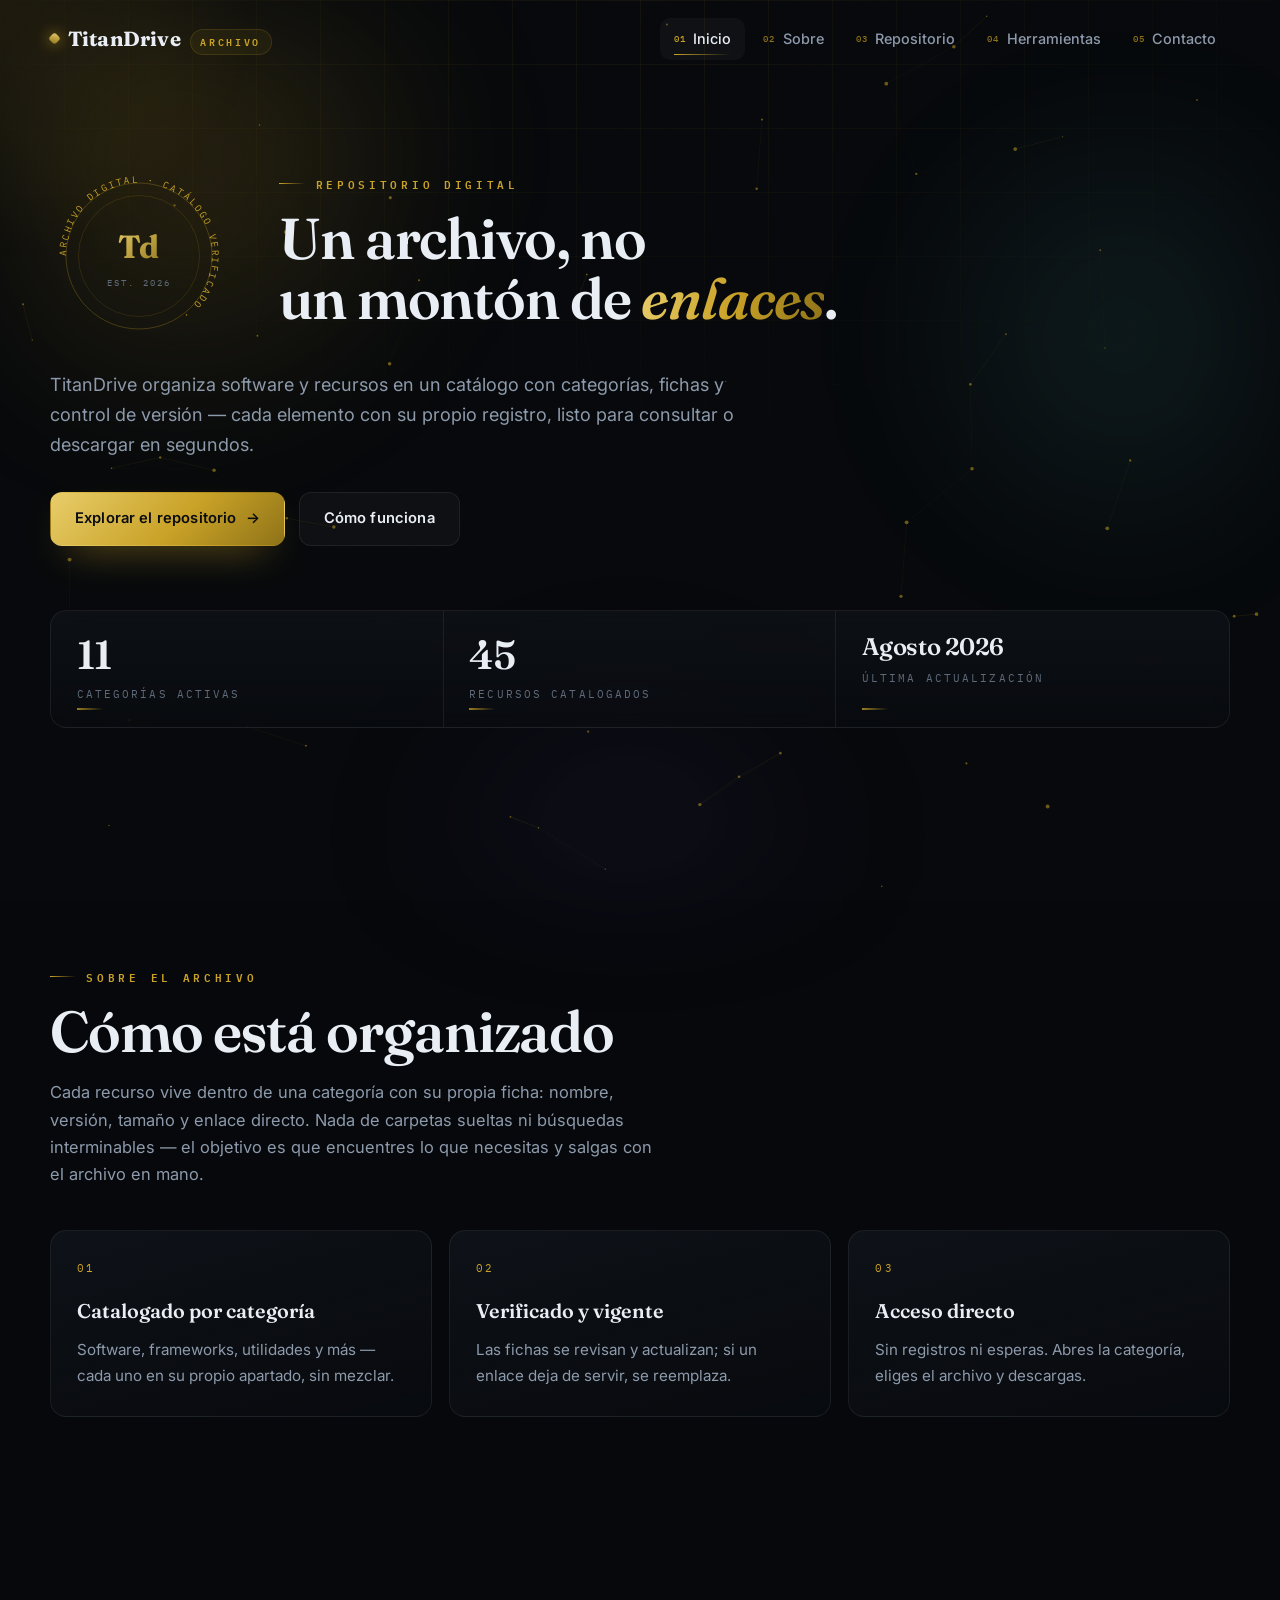
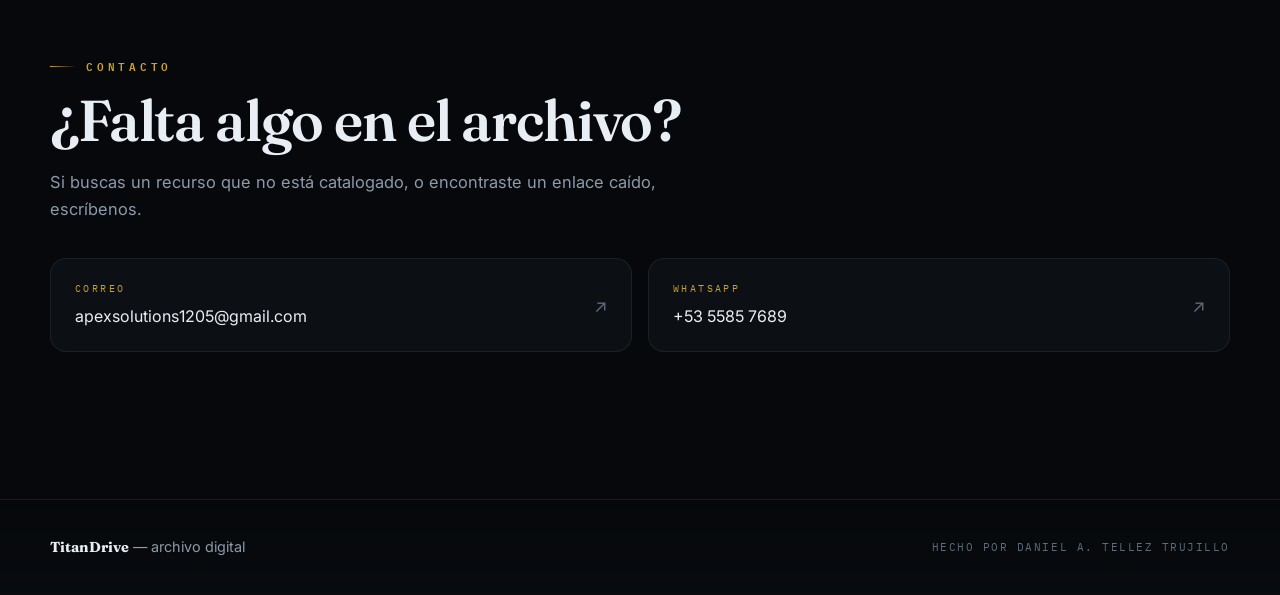
==== commit 1ce230b1: "Añade menú Herramientas a la navegación" ====
--- a/index.html
+++ b/index.html
@@ -629,7 +629,8 @@
           <li><a href="index.html#inicio" data-n="01" class="active">Inicio</a></li>
           <li><a href="index.html#sobre" data-n="02">Sobre</a></li>
           <li><a href="repositorio.html" data-n="03">Repositorio</a></li>
-          <li><a href="index.html#contacto" data-n="04">Contacto</a></li>
+          <li><a href="repositorio.html#herramientas" data-n="04">Herramientas</a></li>
+          <li><a href="index.html#contacto" data-n="05">Contacto</a></li>
         </ul>
       </nav>
     </div>
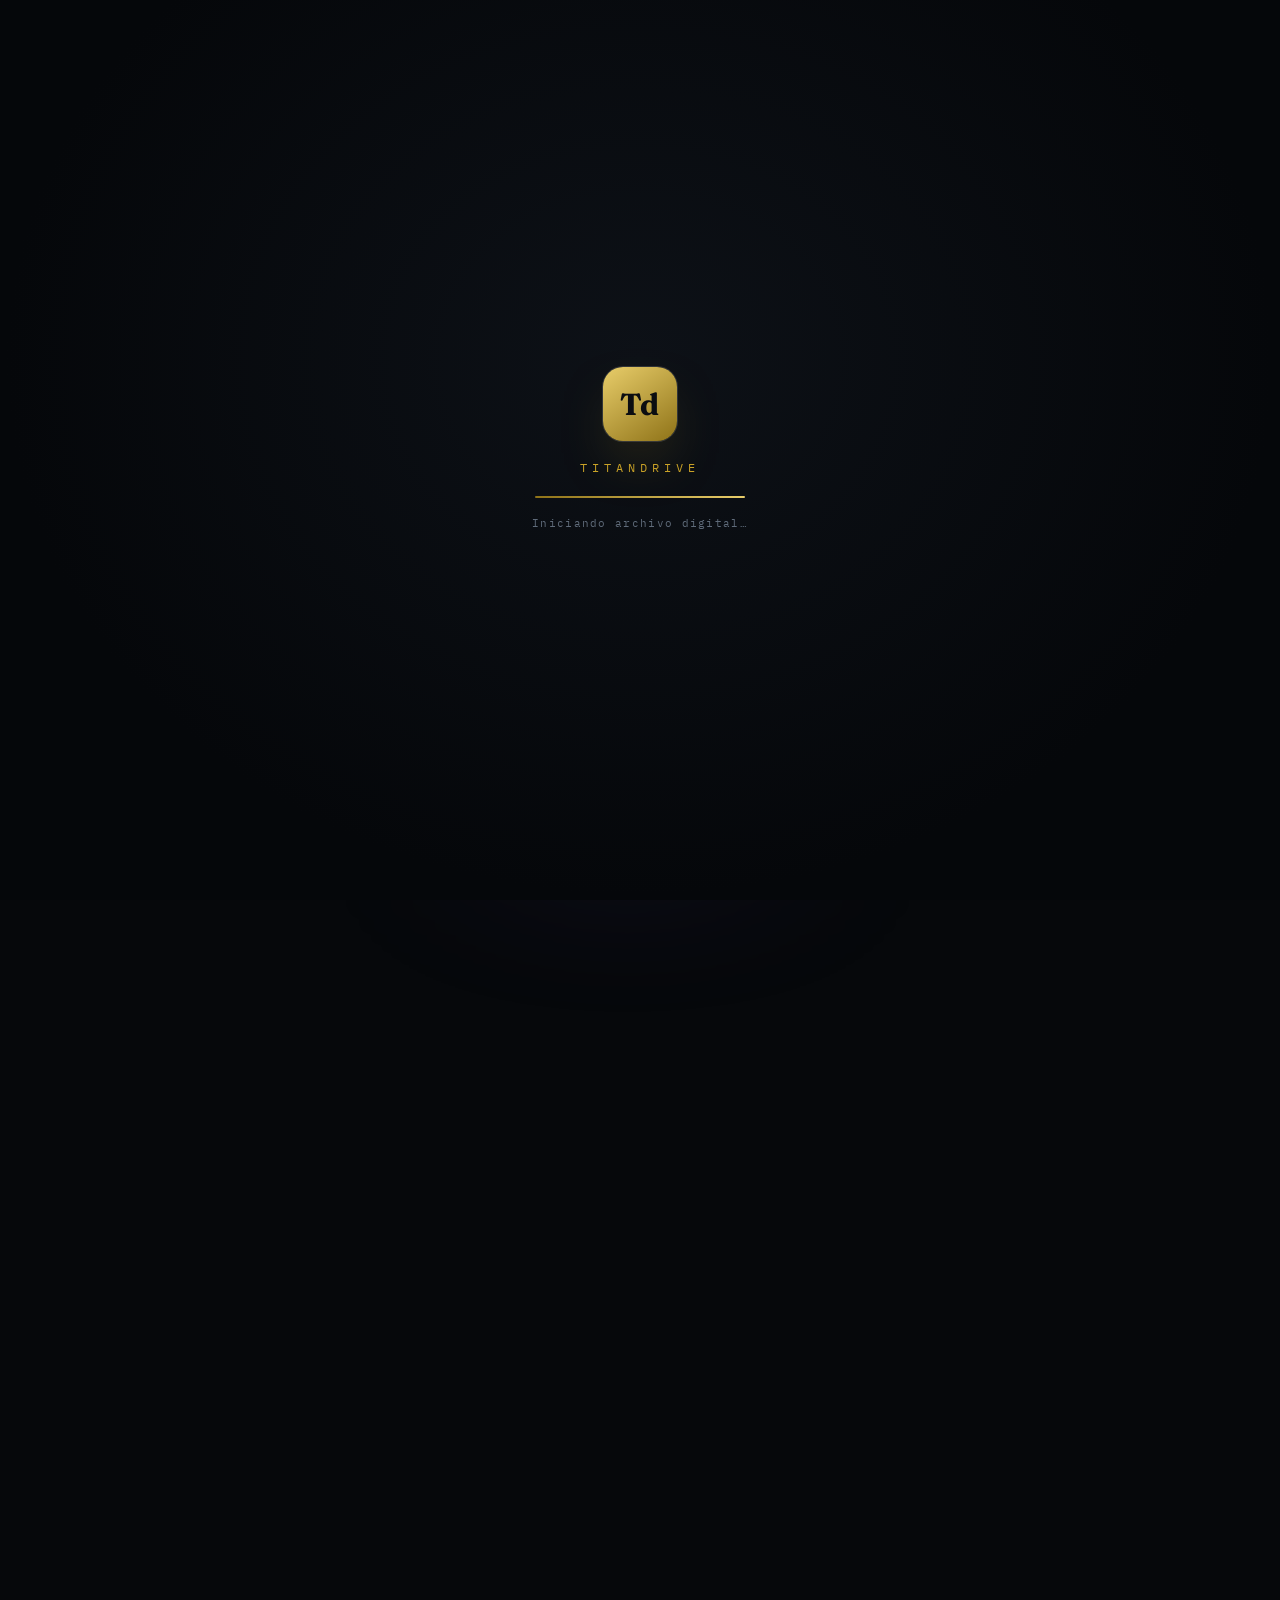
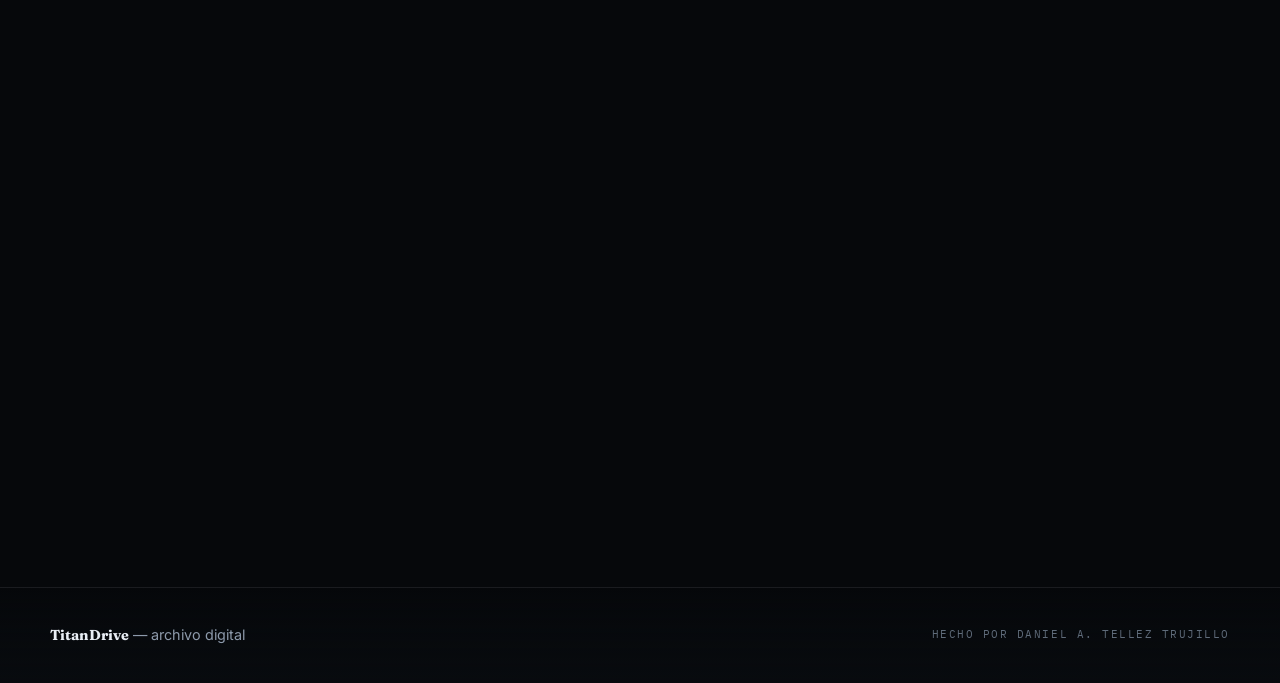
==== commit bcf50dda: "Refactoriza index.html a assets compartidos" ====
--- a/index.html
+++ b/index.html
@@ -6,594 +6,12 @@
   <meta name="color-scheme" content="dark" />
   <meta name="theme-color" content="#06080b" />
   <title>TitanDrive · Archivo Digital</title>
-  <meta name="description" content="TitanDrive — catálogo y archivo digital de recursos y software, organizado por categorías." />
+  <meta name="description" content="TitanDrive — catálogo y archivo digital de recursos y software, organizado por categorías, con una sección de herramientas." />
   <link rel="icon" href="data:image/svg+xml,%3Csvg xmlns='http://www.w3.org/2000/svg' viewBox='0 0 64 64'%3E%3Crect width='64' height='64' rx='14' fill='%230a0d12'/%3E%3Crect x='3' y='3' width='58' height='58' rx='12' fill='none' stroke='%23c9a227' stroke-width='2'/%3E%3Ctext x='32' y='43' font-family='Georgia,serif' font-size='30' font-weight='700' fill='%23e8cd6a' text-anchor='middle'%3ETd%3C/text%3E%3C/svg%3E" />
   <link rel="preconnect" href="https://fonts.googleapis.com" />
   <link rel="preconnect" href="https://fonts.gstatic.com" crossorigin />
   <link href="https://fonts.googleapis.com/css2?family=Fraunces:ital,opsz,wght@0,9..144,500;0,9..144,600;0,9..144,700;1,9..144,600&family=Inter:wght@400;500;600;700&family=IBM+Plex+Mono:wght@400;500;600&display=swap" rel="stylesheet" />
-  <style>
-/* ============================================================
-   TitanDrive · Archivo Digital — hoja de estilo principal
-   Rediseño completo: tema oscuro de archivo, partículas,
-   auroras, animaciones de revelado y tarjetas de repositorio.
-   ============================================================ */
-
-/* ---------- Tokens ---------- */
-:root{
-  --bg:#06080b;
-  --bg-2:#0a0d12;
-  --panel:rgba(16,20,26,.72);
-  --panel-solid:#0f1319;
-  --panel-2:rgba(22,27,35,.66);
-  --line:rgba(201,162,39,.16);
-  --line-soft:rgba(255,255,255,.07);
-  --gold:#c9a227;
-  --gold-2:#e8cd6a;
-  --gold-3:#8f7318;
-  --teal:#5fd0c4;
-  --text:#e9eef5;
-  --muted:#8d9aab;
-  --muted-2:#5f6b7a;
-  --ok:#69d68f;
-  --warn:#e0a34a;
-  --danger:#e2685e;
-  --radius:16px;
-  --radius-sm:11px;
-  --shadow:0 24px 70px -30px rgba(0,0,0,.95);
-  --glow:0 0 0 1px rgba(201,162,39,.18), 0 30px 80px -40px rgba(201,162,39,.35);
-  --mono:"IBM Plex Mono",ui-monospace,SFMono-Regular,Menlo,monospace;
-  --serif:"Fraunces",Georgia,"Times New Roman",serif;
-  --sans:"Inter",system-ui,-apple-system,Segoe UI,Roboto,sans-serif;
-  --ease:cubic-bezier(.22,.61,.36,1);
-  --maxw:1180px;
-  --nav-h:78px;
-}
-
-/* ---------- Reset ---------- */
-*,*::before,*::after{box-sizing:border-box}
-html{scroll-behavior:smooth;-webkit-text-size-adjust:100%}
-body{
-  margin:0;
-  background:var(--bg);
-  color:var(--text);
-  font-family:var(--sans);
-  font-size:16px;
-  line-height:1.65;
-  -webkit-font-smoothing:antialiased;
-  overflow-x:hidden;
-  min-height:100vh;
-}
-body.is-locked{overflow:hidden}
-img,svg{display:block;max-width:100%}
-a{color:inherit;text-decoration:none}
-button{font:inherit;color:inherit;background:none;border:0;cursor:pointer}
-input{font:inherit}
-h1,h2,h3,h4,p{margin:0}
-ul{margin:0;padding:0;list-style:none}
-::selection{background:rgba(201,162,39,.3);color:#fff}
-
-/* scrollbar */
-*::-webkit-scrollbar{width:11px;height:11px}
-*::-webkit-scrollbar-track{background:#0a0d12}
-*::-webkit-scrollbar-thumb{background:linear-gradient(180deg,#3a3320,#1d1a12);border-radius:20px;border:2px solid #0a0d12}
-*::-webkit-scrollbar-thumb:hover{background:linear-gradient(180deg,#6d5c20,#2c2615)}
-
-.container{width:min(100% - 2.6rem,var(--maxw));margin-inline:auto}
-
-/* ---------- Fondo: capas ---------- */
-.fx-layer{position:fixed;inset:0;pointer-events:none}
-#dust-canvas{position:fixed;inset:0;z-index:0;pointer-events:none;opacity:.9}
-
-.grid-overlay{
-  z-index:1;
-  background-image:linear-gradient(rgba(201,162,39,.07) 1px,transparent 1px),
-                   linear-gradient(90deg,rgba(201,162,39,.07) 1px,transparent 1px);
-  background-size:64px 64px;
-  -webkit-mask-image:radial-gradient(ellipse 80% 70% at 50% 0%,#000 0%,transparent 78%);
-          mask-image:radial-gradient(ellipse 80% 70% at 50% 0%,#000 0%,transparent 78%);
-  animation:gridDrift 26s linear infinite;
-}
-@keyframes gridDrift{from{background-position:0 0}to{background-position:64px 64px}}
-
-.noise{
-  z-index:2;opacity:.28;mix-blend-mode:overlay;
-  background-image:url("data:image/svg+xml,%3Csvg xmlns='http://www.w3.org/2000/svg' width='140' height='140'%3E%3Cfilter id='n'%3E%3CfeTurbulence type='fractalNoise' baseFrequency='.9' numOctaves='3'/%3E%3C/filter%3E%3Crect width='140' height='140' filter='url(%23n)' opacity='.5'/%3E%3C/svg%3E");
-}
-
-.aurora{z-index:0;overflow:hidden;filter:blur(70px);opacity:.6}
-.aurora span{position:absolute;display:block;border-radius:50%;animation:float 22s ease-in-out infinite}
-.aurora span:nth-child(1){width:52vw;height:52vw;left:-12vw;top:-14vw;background:radial-gradient(circle,rgba(201,162,39,.32),transparent 66%)}
-.aurora span:nth-child(2){width:44vw;height:44vw;right:-10vw;top:6vh;background:radial-gradient(circle,rgba(95,208,196,.18),transparent 66%);animation-delay:-7s}
-.aurora span:nth-child(3){width:46vw;height:46vw;left:26vw;bottom:-22vw;background:radial-gradient(circle,rgba(120,90,200,.16),transparent 66%);animation-delay:-13s}
-@keyframes float{
-  0%,100%{transform:translate3d(0,0,0) scale(1)}
-  33%{transform:translate3d(4vw,3vh,0) scale(1.09)}
-  66%{transform:translate3d(-3vw,-2vh,0) scale(.95)}
-}
-
-.spotlight{
-  z-index:3;
-  background:radial-gradient(420px circle at var(--mx,50%) var(--my,12%),rgba(201,162,39,.10),transparent 62%);
-  transition:opacity .4s ease;
-}
-
-/* ---------- Preloader ---------- */
-#preloader{
-  position:fixed;inset:0;z-index:9999;display:grid;place-items:center;
-  background:radial-gradient(ellipse at 50% 40%,#0d1117,#05070a 70%);
-  transition:opacity .6s var(--ease),visibility .6s;
-}
-#preloader.done{opacity:0;visibility:hidden}
-.pl-inner{display:grid;justify-items:center;gap:1.1rem;text-align:center}
-.pl-mark{
-  width:74px;height:74px;border-radius:20px;display:grid;place-items:center;
-  font-family:var(--serif);font-size:1.9rem;font-weight:700;color:#0b0d11;
-  background:linear-gradient(145deg,var(--gold-2),var(--gold-3));
-  box-shadow:0 0 0 1px rgba(255,255,255,.14),0 24px 60px -24px rgba(201,162,39,.75);
-  animation:plPulse 1.7s var(--ease) infinite;
-}
-@keyframes plPulse{0%,100%{transform:scale(1)}50%{transform:scale(1.07) rotate(-2deg)}}
-.pl-name{font-family:var(--mono);font-size:.74rem;letter-spacing:.42em;text-transform:uppercase;color:var(--gold)}
-.pl-bar{width:210px;height:2px;background:rgba(255,255,255,.09);border-radius:9px;overflow:hidden}
-.pl-bar i{display:block;height:100%;width:0;background:linear-gradient(90deg,var(--gold-3),var(--gold-2));animation:plLoad 1.5s var(--ease) forwards}
-@keyframes plLoad{to{width:100%}}
-.pl-log{font-family:var(--mono);font-size:.68rem;color:var(--muted-2);letter-spacing:.12em}
-
-/* ---------- Scroll progress ---------- */
-#scrollProgress{
-  position:fixed;top:0;left:0;height:2px;width:0;z-index:999;
-  background:linear-gradient(90deg,var(--gold-3),var(--gold-2),var(--teal));
-  box-shadow:0 0 14px rgba(201,162,39,.7);
-}
-
-/* ---------- Header ---------- */
-#header{
-  position:sticky;top:0;z-index:800;
-  transition:background .45s var(--ease),border-color .45s var(--ease),backdrop-filter .45s;
-  border-bottom:1px solid transparent;
-}
-#header.scrolled{
-  background:rgba(7,9,13,.78);
-  border-bottom-color:var(--line-soft);
-  -webkit-backdrop-filter:blur(16px) saturate(150%);
-          backdrop-filter:blur(16px) saturate(150%);
-}
-.nav-bar{display:flex;align-items:center;justify-content:space-between;gap:1.2rem;min-height:var(--nav-h)}
-.logo{
-  display:inline-flex;align-items:baseline;gap:.55rem;
-  font-family:var(--serif);font-weight:700;font-size:1.28rem;letter-spacing:.01em;
-}
-.logo .mark{
-  font-family:var(--mono);font-size:.6rem;font-weight:600;letter-spacing:.28em;
-  text-transform:uppercase;color:var(--gold);
-  border:1px solid var(--line);border-radius:999px;padding:.24rem .6rem;
-  background:rgba(201,162,39,.07);
-}
-.logo::before{
-  content:"";width:9px;height:9px;border-radius:3px;transform:rotate(45deg);
-  background:linear-gradient(145deg,var(--gold-2),var(--gold-3));
-  box-shadow:0 0 14px rgba(201,162,39,.85);align-self:center;
-}
-.nav-links{display:flex;align-items:center;gap:.3rem}
-.nav-links a{
-  position:relative;display:inline-flex;align-items:center;gap:.5rem;
-  font-size:.9rem;font-weight:500;color:var(--muted);
-  padding:.55rem .85rem;border-radius:10px;transition:color .3s,background .3s;
-}
-.nav-links a::before{
-  content:attr(data-n);font-family:var(--mono);font-size:.58rem;color:var(--gold-3);
-  letter-spacing:.08em;transition:color .3s;
-}
-.nav-links a::after{
-  content:"";position:absolute;left:.85rem;right:.85rem;bottom:.28rem;height:1px;
-  background:linear-gradient(90deg,var(--gold),transparent);transform:scaleX(0);
-  transform-origin:left;transition:transform .4s var(--ease);
-}
-.nav-links a:hover,.nav-links a.active{color:var(--text);background:rgba(255,255,255,.035)}
-.nav-links a:hover::before,.nav-links a.active::before{color:var(--gold)}
-.nav-links a:hover::after,.nav-links a.active::after{transform:scaleX(1)}
-.nav-toggle{display:none;width:42px;height:38px;border:1px solid var(--line-soft);border-radius:10px;position:relative}
-.nav-toggle i{position:absolute;left:11px;right:11px;height:1.5px;background:var(--text);transition:.35s var(--ease)}
-.nav-toggle i:nth-child(1){top:13px}
-.nav-toggle i:nth-child(2){top:18.5px}
-.nav-toggle i:nth-child(3){top:24px}
-.nav-toggle.open i:nth-child(1){transform:translateY(5.5px) rotate(45deg)}
-.nav-toggle.open i:nth-child(2){opacity:0}
-.nav-toggle.open i:nth-child(3){transform:translateY(-5.5px) rotate(-45deg)}
-
-/* ---------- Tipografía de sección ---------- */
-main{position:relative;z-index:5}
-section{padding:clamp(4.2rem,9vw,7.4rem) 0;position:relative}
-.eyebrow{
-  font-family:var(--mono);font-size:.68rem;font-weight:600;letter-spacing:.34em;
-  text-transform:uppercase;color:var(--gold);display:inline-flex;align-items:center;gap:.65rem;
-  margin-bottom:1rem;
-}
-.eyebrow::before{content:"";width:26px;height:1px;background:linear-gradient(90deg,var(--gold),transparent)}
-.section-title{
-  font-family:var(--serif);font-weight:600;line-height:1.04;letter-spacing:-.02em;
-  font-size:clamp(2rem,5.2vw,3.6rem);margin-bottom:1.1rem;
-}
-.section-title em{
-  font-style:italic;color:transparent;
-  background:linear-gradient(100deg,var(--gold-2),var(--gold),var(--gold-3));
-  -webkit-background-clip:text;background-clip:text;
-}
-.section-text,.section-sub{
-  color:var(--muted);max-width:62ch;font-size:1.03rem;
-}
-.section-sub{margin-bottom:.4rem}
-
-/* ---------- Botones ---------- */
-.btn{
-  display:inline-flex;align-items:center;justify-content:center;gap:.6rem;
-  font-size:.92rem;font-weight:600;letter-spacing:.01em;
-  padding:.86rem 1.5rem;border-radius:12px;
-  border:1px solid var(--line-soft);position:relative;overflow:hidden;
-  transition:transform .3s var(--ease),border-color .3s,box-shadow .35s,background .3s;
-  white-space:nowrap;
-}
-.btn:hover{transform:translateY(-2px)}
-.btn:active{transform:translateY(0)}
-.btn-primary{
-  color:#0a0c10;border-color:transparent;
-  background:linear-gradient(135deg,var(--gold-2),var(--gold) 55%,var(--gold-3));
-  box-shadow:0 16px 40px -20px rgba(201,162,39,.95);
-}
-.btn-primary:hover{box-shadow:0 22px 54px -20px rgba(201,162,39,1)}
-.btn-ghost{color:var(--text);background:rgba(255,255,255,.03)}
-.btn-ghost:hover{border-color:var(--line);background:rgba(201,162,39,.08)}
-.btn .arw{transition:transform .35s var(--ease)}
-.btn:hover .arw{transform:translateX(4px)}
-.btn-sm{padding:.55rem 1rem;font-size:.82rem;border-radius:10px}
-
-/* ---------- Hero ---------- */
-.hero{padding-top:clamp(3rem,7vw,5.4rem);overflow:hidden}
-.hero-top{display:grid;grid-template-columns:auto 1fr;gap:clamp(1.4rem,4vw,3.4rem);align-items:center}
-.lede{color:var(--muted);font-size:clamp(1rem,1.6vw,1.13rem);max-width:64ch;margin-top:1.5rem}
-.hero-actions{display:flex;flex-wrap:wrap;gap:.85rem;margin-top:2rem}
-
-/* sello giratorio */
-.stamp{position:relative;width:clamp(120px,17vw,178px);height:clamp(120px,17vw,178px);flex:none}
-.stamp svg{width:100%;height:100%;animation:spin 34s linear infinite}
-@keyframes spin{to{transform:rotate(360deg)}}
-.stamp .stamp-center{position:absolute;inset:0;display:grid;place-content:center;justify-items:center;gap:.1rem}
-.stamp .glyph{
-  font-family:var(--serif);font-size:clamp(1.4rem,3vw,2rem);font-weight:700;
-  background:linear-gradient(140deg,var(--gold-2),var(--gold-3));
-  -webkit-background-clip:text;background-clip:text;color:transparent;
-}
-.stamp .sub{font-family:var(--mono);font-size:.54rem;letter-spacing:.24em;color:var(--muted-2);text-transform:uppercase}
-
-/* ---------- Ledger / stats ---------- */
-.ledger{
-  display:grid;grid-template-columns:repeat(auto-fit,minmax(190px,1fr));
-  margin-top:clamp(2.6rem,6vw,4rem);
-  border:1px solid var(--line-soft);border-radius:var(--radius);
-  background:linear-gradient(180deg,rgba(16,20,26,.7),rgba(10,13,17,.5));
-  -webkit-backdrop-filter:blur(10px);backdrop-filter:blur(10px);
-  overflow:hidden;
-}
-.ledger-item{padding:1.5rem 1.6rem;border-right:1px solid var(--line-soft);position:relative}
-.ledger-item:last-child{border-right:0}
-.ledger-item::after{
-  content:"";position:absolute;left:1.6rem;bottom:1.1rem;width:26px;height:2px;
-  background:linear-gradient(90deg,var(--gold),transparent);opacity:.75;
-}
-.ledger-num{
-  display:block;font-family:var(--serif);font-weight:600;font-size:clamp(1.9rem,3.4vw,2.5rem);
-  line-height:1;letter-spacing:-.02em;
-}
-.ledger-label{display:block;margin-top:.7rem;font-family:var(--mono);font-size:.66rem;letter-spacing:.2em;text-transform:uppercase;color:var(--muted-2)}
-
-/* ---------- Feature cards ---------- */
-.feature-row{display:grid;grid-template-columns:repeat(auto-fit,minmax(250px,1fr));gap:1.1rem;margin-top:2.6rem}
-.feature-card{
-  position:relative;padding:1.8rem 1.6rem;border-radius:var(--radius);
-  border:1px solid var(--line-soft);
-  background:linear-gradient(165deg,rgba(18,23,30,.72),rgba(9,12,16,.62));
-  overflow:hidden;transition:transform .45s var(--ease),border-color .4s,box-shadow .45s;
-}
-.feature-card::before{
-  content:"";position:absolute;inset:0;opacity:0;transition:opacity .45s;
-  background:radial-gradient(420px circle at var(--cx,50%) var(--cy,0%),rgba(201,162,39,.13),transparent 60%);
-}
-.feature-card::after{
-  content:"";position:absolute;top:0;left:0;right:0;height:1px;
-  background:linear-gradient(90deg,transparent,var(--gold),transparent);
-  transform:scaleX(0);transition:transform .5s var(--ease);
-}
-.feature-card:hover{transform:translateY(-6px);border-color:var(--line);box-shadow:var(--glow)}
-.feature-card:hover::before{opacity:1}
-.feature-card:hover::after{transform:scaleX(1)}
-.feature-card .num{
-  font-family:var(--mono);font-size:.68rem;letter-spacing:.24em;color:var(--gold);
-  display:block;margin-bottom:1.1rem;
-}
-.feature-card h3{font-family:var(--serif);font-size:1.24rem;font-weight:600;margin-bottom:.6rem}
-.feature-card p{color:var(--muted);font-size:.95rem}
-
-/* ---------- Contacto ---------- */
-.contact-list{display:grid;grid-template-columns:repeat(auto-fit,minmax(260px,1fr));gap:1rem;margin-top:2.2rem}
-.contact-item{
-  display:flex;align-items:center;justify-content:space-between;gap:1rem;
-  padding:1.35rem 1.5rem;border-radius:var(--radius);border:1px solid var(--line-soft);
-  background:var(--panel);transition:transform .35s var(--ease),border-color .35s,background .35s;
-}
-.contact-item:hover{transform:translateY(-4px);border-color:var(--line);background:rgba(201,162,39,.07)}
-.contact-item .tag{
-  display:block;font-family:var(--mono);font-size:.62rem;letter-spacing:.24em;
-  text-transform:uppercase;color:var(--gold);margin-bottom:.35rem;
-}
-.contact-item::after{
-  content:"↗";font-size:1.1rem;color:var(--muted-2);transition:transform .35s var(--ease),color .35s;
-}
-.contact-item:hover::after{transform:translate(3px,-3px);color:var(--gold)}
-
-/* ---------- Repositorio ---------- */
-.repo-toolbar{
-  display:flex;align-items:center;gap:1rem;flex-wrap:wrap;
-  margin-top:2.4rem;padding:1rem;border-radius:var(--radius);
-  border:1px solid var(--line-soft);background:var(--panel);
-  -webkit-backdrop-filter:blur(12px);backdrop-filter:blur(12px);
-}
-.search-wrap{flex:1 1 260px;display:flex;align-items:center;gap:.7rem;padding:.7rem 1rem;border-radius:11px;border:1px solid var(--line-soft);background:rgba(0,0,0,.32);transition:border-color .3s,box-shadow .3s}
-.search-wrap:focus-within{border-color:var(--line);box-shadow:0 0 0 4px rgba(201,162,39,.09)}
-.search-wrap svg{color:var(--muted-2);flex:none}
-.search-wrap input{flex:1;min-width:0;background:none;border:0;outline:0;color:var(--text);font-size:.94rem}
-.search-wrap input::placeholder{color:var(--muted-2)}
-.result-count{font-family:var(--mono);font-size:.7rem;letter-spacing:.14em;color:var(--muted-2);text-transform:uppercase;padding-right:.4rem}
-
-.repo-grid{display:grid;grid-template-columns:repeat(auto-fill,minmax(272px,1fr));gap:1.15rem}
-.repo-card{
-  position:relative;display:flex;flex-direction:column;gap:1.05rem;
-  padding:1.55rem 1.5rem 1.35rem;border-radius:var(--radius);
-  border:1px solid var(--line-soft);
-  background:linear-gradient(165deg,rgba(18,23,30,.74),rgba(9,12,16,.66));
-  overflow:hidden;text-align:left;cursor:pointer;
-  transition:transform .45s var(--ease),border-color .4s,box-shadow .45s;
-}
-.repo-card::before{
-  content:"";position:absolute;inset:0;opacity:0;transition:opacity .45s;
-  background:radial-gradient(360px circle at var(--cx,50%) var(--cy,0%),rgba(201,162,39,.14),transparent 62%);
-}
-.repo-card::after{
-  content:"";position:absolute;top:0;left:0;right:0;height:2px;
-  background:linear-gradient(90deg,var(--gold-3),var(--gold-2),var(--teal));
-  transform:scaleX(0);transform-origin:left;transition:transform .55s var(--ease);
-}
-.repo-card:hover{transform:translateY(-7px);border-color:var(--line);box-shadow:var(--glow)}
-.repo-card:hover::before{opacity:1}
-.repo-card:hover::after{transform:scaleX(1)}
-.repo-card>*{position:relative}
-.repo-card-top{display:flex;align-items:center;justify-content:space-between;gap:.9rem}
-.monogram{
-  width:52px;height:52px;flex:none;border-radius:14px;display:grid;place-items:center;
-  font-family:var(--mono);font-size:.86rem;font-weight:600;letter-spacing:.06em;color:var(--gold-2);
-  border:1px solid var(--line);
-  background:linear-gradient(150deg,rgba(201,162,39,.2),rgba(201,162,39,.04));
-  box-shadow:inset 0 1px 0 rgba(255,255,255,.08);
-  transition:transform .45s var(--ease),box-shadow .45s;
-}
-.repo-card:hover .monogram{transform:rotate(-6deg) scale(1.05);box-shadow:0 0 26px -6px rgba(201,162,39,.6)}
-.count-badge{
-  font-family:var(--mono);font-size:.66rem;letter-spacing:.14em;color:var(--muted);
-  border:1px solid var(--line-soft);border-radius:999px;padding:.3rem .68rem;
-  background:rgba(0,0,0,.28);white-space:nowrap;
-}
-.repo-card h3{font-family:var(--serif);font-size:1.24rem;font-weight:600;line-height:1.2}
-.repo-card p{color:var(--muted);font-size:.92rem;flex:1}
-.repo-icon{
-  width:54px;height:54px;flex:none;border-radius:15px;display:grid;place-items:center;
-  font-size:1.55rem;line-height:1;
-  border:1px solid var(--line);
-  background:linear-gradient(150deg,rgba(201,162,39,.2),rgba(201,162,39,.04));
-  box-shadow:inset 0 1px 0 rgba(255,255,255,.08);
-  transition:transform .45s var(--ease),box-shadow .45s;
-}
-.repo-card:hover .repo-icon{transform:rotate(-6deg) scale(1.06);box-shadow:0 0 26px -6px rgba(201,162,39,.6)}
-.count-badge.soon{color:var(--warn);border-color:rgba(224,163,74,.35);background:rgba(224,163,74,.08)}
-.repo-card-foot .open{color:var(--gold)}
-.featured-main{display:block}
-.repo-card-foot{
-  display:flex;align-items:center;justify-content:space-between;gap:.8rem;
-  padding-top:1rem;border-top:1px solid var(--line-soft);
-}
-.repo-card-foot .open{
-  font-family:var(--mono);font-size:.68rem;letter-spacing:.18em;text-transform:uppercase;color:var(--gold);
-}
-.repo-card-foot .arrow{color:var(--muted-2);transition:transform .4s var(--ease),color .4s}
-.repo-card:hover .arrow{transform:translateX(5px);color:var(--gold-2)}
-
-/* destacado */
-.featured-resource{margin-top:1.4rem}
-.featured-card{
-  position:relative;border-radius:var(--radius);overflow:hidden;
-  border:1px solid var(--line);
-  background:linear-gradient(120deg,rgba(201,162,39,.13),rgba(16,20,26,.72) 42%,rgba(9,12,16,.7));
-  padding:clamp(1.6rem,4vw,2.6rem);
-  display:grid;grid-template-columns:1fr auto;gap:1.6rem;align-items:center;
-}
-.featured-card::after{
-  content:"";position:absolute;top:-40%;right:-8%;width:340px;height:340px;border-radius:50%;
-  background:radial-gradient(circle,rgba(201,162,39,.22),transparent 68%);filter:blur(30px);
-  animation:float 16s ease-in-out infinite;
-}
-.featured-card>*{position:relative;z-index:1}
-.featured-tag{
-  display:inline-flex;align-items:center;gap:.5rem;font-family:var(--mono);font-size:.64rem;
-  letter-spacing:.24em;text-transform:uppercase;color:var(--gold);
-  border:1px solid var(--line);border-radius:999px;padding:.3rem .8rem;
-  background:rgba(0,0,0,.3);margin-bottom:1rem;
-}
-.featured-tag::before{content:"";width:6px;height:6px;border-radius:50%;background:var(--gold);box-shadow:0 0 10px var(--gold);animation:blink 1.8s infinite}
-@keyframes blink{0%,100%{opacity:1}50%{opacity:.25}}
-.featured-card h3{font-family:var(--serif);font-size:clamp(1.4rem,3vw,2rem);font-weight:600;margin-bottom:.5rem}
-.featured-card p{color:var(--muted);font-size:.96rem;max-width:52ch}
-.featured-meta{display:flex;flex-wrap:wrap;gap:.5rem;margin-top:1.1rem}
-.chip{
-  font-family:var(--mono);font-size:.64rem;letter-spacing:.12em;text-transform:uppercase;
-  color:var(--muted);border:1px solid var(--line-soft);border-radius:999px;padding:.28rem .7rem;
-  background:rgba(0,0,0,.26);
-}
-
-/* estado vacío */
-.empty-state{
-  text-align:center;padding:4rem 1.5rem;border:1px dashed var(--line-soft);
-  border-radius:var(--radius);background:rgba(16,20,26,.5);margin-top:2rem;
-}
-.empty-state .glyph{font-family:var(--serif);font-size:1.4rem;color:var(--gold);margin-bottom:.5rem}
-.empty-state p{color:var(--muted)}
-
-/* ---------- Modal ---------- */
-.modal-overlay{
-  position:fixed;inset:0;z-index:1000;display:grid;place-items:center;padding:1.2rem;
-  background:rgba(4,6,9,.72);-webkit-backdrop-filter:blur(10px);backdrop-filter:blur(10px);
-  opacity:0;visibility:hidden;transition:opacity .35s var(--ease),visibility .35s;
-}
-.modal-overlay.open{opacity:1;visibility:visible}
-.modal-box{
-  width:min(100%,680px);max-height:min(86vh,860px);overflow:auto;
-  border-radius:18px;border:1px solid var(--line);
-  background:linear-gradient(180deg,#111620,#0a0d12);
-  box-shadow:var(--shadow);transform:translateY(18px) scale(.97);
-  transition:transform .4s var(--ease);
-}
-.modal-overlay.open .modal-box{transform:translateY(0) scale(1)}
-.modal-head{
-  display:flex;align-items:center;gap:1rem;padding:1.4rem 1.5rem;
-  border-bottom:1px solid var(--line-soft);position:sticky;top:0;z-index:2;
-  background:linear-gradient(180deg,rgba(17,22,32,.98),rgba(13,17,24,.96));
-  -webkit-backdrop-filter:blur(10px);backdrop-filter:blur(10px);
-}
-.modal-head .icon-wrap{
-  width:50px;height:50px;flex:none;border-radius:14px;display:grid;place-items:center;
-  font-size:1.45rem;line-height:1;color:var(--gold-2);
-  border:1px solid var(--line);background:linear-gradient(150deg,rgba(201,162,39,.2),rgba(201,162,39,.05));
-}
-.modal-head .titles{flex:1;min-width:0}
-.modal-head h2{font-family:var(--serif);font-size:1.32rem;font-weight:600;line-height:1.2}
-.modal-head h2 .code{
-  display:inline-block;font-family:var(--mono);font-size:.62rem;font-weight:600;letter-spacing:.16em;
-  color:var(--gold);border:1px solid var(--line);border-radius:999px;padding:.2rem .6rem;
-  margin-right:.6rem;vertical-align:middle;background:rgba(201,162,39,.07);
-}
-.modal-empty{color:var(--muted);text-align:center;padding:2.4rem 1rem}
-@keyframes rowIn{from{opacity:0;transform:translateY(10px)}to{opacity:1;transform:none}}
-#modalContent .file-row{animation:rowIn .5s var(--ease) backwards}
-.modal-head .desc{color:var(--muted);font-size:.85rem;margin-top:.2rem}
-.modal-close-x{
-  width:36px;height:36px;flex:none;border-radius:10px;border:1px solid var(--line-soft);
-  color:var(--muted);font-size:.95rem;transition:.3s;
-}
-.modal-close-x:hover{color:var(--text);border-color:var(--line);background:rgba(201,162,39,.1);transform:rotate(90deg)}
-#modalContent{padding:1.3rem 1.5rem}
-.file-row{
-  display:flex;align-items:center;gap:1rem;padding:.9rem 1rem;border-radius:12px;
-  border:1px solid var(--line-soft);background:rgba(255,255,255,.018);
-  margin-bottom:.6rem;transition:border-color .3s,background .3s,transform .3s var(--ease);
-}
-.file-row:hover{border-color:var(--line);background:rgba(201,162,39,.07);transform:translateX(3px)}
-.file-icon{
-  width:38px;height:38px;flex:none;border-radius:10px;display:grid;place-items:center;
-  font-family:var(--mono);font-size:.6rem;font-weight:600;letter-spacing:.04em;color:var(--gold);
-  border:1px solid var(--line-soft);background:rgba(0,0,0,.34);
-}
-.file-info{flex:1;min-width:0}
-.file-name{font-size:.94rem;font-weight:500;overflow:hidden;text-overflow:ellipsis;white-space:nowrap}
-.file-meta{display:flex;flex-wrap:wrap;gap:.55rem;margin-top:.22rem}
-.file-meta span{font-family:var(--mono);font-size:.64rem;color:var(--muted-2);letter-spacing:.06em}
-.file-meta span:not(:last-child)::after{content:"·";margin-left:.55rem;color:var(--muted-2)}
-.file-dl{
-  flex:none;font-family:var(--mono);font-size:.66rem;letter-spacing:.14em;text-transform:uppercase;
-  color:var(--gold);border:1px solid var(--line);border-radius:9px;padding:.45rem .8rem;
-  background:rgba(201,162,39,.07);transition:.3s;white-space:nowrap;
-}
-.file-dl:hover{background:var(--gold);color:#0a0c10;border-color:transparent}
-.modal-foot{padding:1rem 1.5rem 1.4rem;display:flex;justify-content:flex-end}
-.modal-close{
-  padding:.62rem 1.2rem;border-radius:10px;border:1px solid var(--line-soft);
-  font-size:.86rem;color:var(--muted);transition:.3s;
-}
-.modal-close:hover{color:var(--text);border-color:var(--line);background:rgba(201,162,39,.08)}
-
-/* ---------- Toast ---------- */
-#toast{
-  position:fixed;left:50%;bottom:26px;z-index:1200;transform:translate(-50%,26px);
-  padding:.85rem 1.25rem;border-radius:12px;border:1px solid var(--line);
-  background:rgba(14,18,24,.96);-webkit-backdrop-filter:blur(12px);backdrop-filter:blur(12px);
-  color:var(--text);font-size:.88rem;box-shadow:var(--shadow);
-  opacity:0;visibility:hidden;transition:.4s var(--ease);max-width:min(92vw,480px);text-align:center;
-}
-#toast.show{opacity:1;visibility:visible;transform:translate(-50%,0)}
-
-/* ---------- Footer ---------- */
-footer{
-  position:relative;z-index:5;margin-top:2rem;padding:2.2rem 0;
-  border-top:1px solid var(--line-soft);
-  background:linear-gradient(180deg,transparent,rgba(9,12,16,.8));
-}
-footer .container{display:flex;align-items:center;justify-content:space-between;flex-wrap:wrap;gap:.9rem}
-footer .brand{color:var(--muted);font-size:.9rem}
-footer .brand b{color:var(--text);font-family:var(--serif)}
-footer .made{font-family:var(--mono);font-size:.68rem;letter-spacing:.14em;text-transform:uppercase;color:var(--muted-2)}
-
-/* ---------- Back to top ---------- */
-#toTop{
-  position:fixed;right:22px;bottom:24px;z-index:900;width:46px;height:46px;border-radius:13px;
-  display:grid;place-items:center;border:1px solid var(--line);
-  background:rgba(14,18,24,.9);-webkit-backdrop-filter:blur(10px);backdrop-filter:blur(10px);
-  color:var(--gold);opacity:0;visibility:hidden;transform:translateY(14px);
-  transition:.4s var(--ease);
-}
-#toTop.show{opacity:1;visibility:visible;transform:translateY(0)}
-#toTop:hover{background:var(--gold);color:#0a0c10}
-
-/* ---------- Reveal ---------- */
-.reveal{opacity:0;transform:translateY(26px);transition:opacity .8s var(--ease),transform .8s var(--ease)}
-.reveal.in-view{opacity:1;transform:none}
-.no-js .reveal,.reveal.no-anim{opacity:1;transform:none}
-.is-visible-stagger>*{opacity:0;transform:translateY(26px)}
-.is-visible-stagger.in-view>*{opacity:1;transform:none;transition:opacity .75s var(--ease),transform .75s var(--ease)}
-
-/* ---------- Responsive ---------- */
-@media (max-width:920px){
-  .hero-top{grid-template-columns:1fr;gap:1.6rem}
-  .stamp{order:-1;width:120px;height:120px}
-  .featured-card{grid-template-columns:1fr}
-}
-@media (max-width:760px){
-  .nav-toggle{display:block}
-  .nav-links{
-    position:fixed;inset:var(--nav-h) 0 auto 0;flex-direction:column;align-items:stretch;gap:.15rem;
-    padding:1rem 1.3rem 1.5rem;background:rgba(8,11,15,.97);
-    -webkit-backdrop-filter:blur(18px);backdrop-filter:blur(18px);
-    border-bottom:1px solid var(--line-soft);
-    transform:translateY(-140%);transition:transform .45s var(--ease);max-height:calc(100vh - var(--nav-h));overflow:auto;
-  }
-  .nav-links.open{transform:translateY(0)}
-  .nav-links a{padding:.9rem 1rem;font-size:1rem}
-  .nav-links a::after{display:none}
-  .ledger-item{border-right:0;border-bottom:1px solid var(--line-soft)}
-  .ledger-item:last-child{border-bottom:0}
-  footer .container{justify-content:center;text-align:center}
-}
-@media (max-width:520px){
-  .container{width:min(100% - 1.8rem,var(--maxw))}
-  .repo-grid{grid-template-columns:1fr}
-  .file-row{flex-wrap:wrap}
-  .file-dl{width:100%;text-align:center}
-}
-
-/* ---------- Accesibilidad / motion ---------- */
-@media (prefers-reduced-motion:reduce){
-  *,*::before,*::after{animation-duration:.001ms!important;animation-iteration-count:1!important;transition-duration:.001ms!important}
-  html{scroll-behavior:auto}
-  .reveal{opacity:1;transform:none}
-}
-:focus-visible{outline:2px solid var(--gold);outline-offset:3px;border-radius:6px}
-.sr-only{position:absolute;width:1px;height:1px;padding:0;margin:-1px;overflow:hidden;clip:rect(0,0,0,0);white-space:nowrap;border:0}
-</style>
+  <link rel="stylesheet" href="assets/styles.css" />
 </head>
 <body>
   <script>document.documentElement.classList.remove("no-js");</script>
@@ -629,7 +47,7 @@
           <li><a href="index.html#inicio" data-n="01" class="active">Inicio</a></li>
           <li><a href="index.html#sobre" data-n="02">Sobre</a></li>
           <li><a href="repositorio.html" data-n="03">Repositorio</a></li>
-          <li><a href="repositorio.html#herramientas" data-n="04">Herramientas</a></li>
+          <li><a href="herramientas.html" data-n="04">Herramientas</a></li>
           <li><a href="index.html#contacto" data-n="05">Contacto</a></li>
         </ul>
       </nav>
@@ -667,11 +85,12 @@
         <p class="lede reveal in-view">
           TitanDrive organiza software y recursos en un catálogo con categorías, fichas y
           control de versión — cada elemento con su propio registro, listo para consultar
-          o descargar en segundos.
+          o descargar en segundos. También incluye una sección de <b>herramientas</b> en constante crecimiento.
         </p>
 
         <div class="hero-actions reveal in-view">
           <a href="repositorio.html" class="btn btn-primary">Explorar el repositorio <span class="arw">→</span></a>
+          <a href="herramientas.html" class="btn btn-ghost">Ver herramientas</a>
           <a href="#sobre" class="btn btn-ghost">Cómo funciona</a>
         </div>
 
@@ -719,6 +138,11 @@
             <h3>Acceso directo</h3>
             <p>Sin registros ni esperas. Abres la categoría, eliges el archivo y descargas.</p>
           </div>
+          <div class="feature-card">
+            <span class="num">04</span>
+            <h3>Sección de herramientas</h3>
+            <p>Recursos externos y utilidades organizados por carpetas, en crecimiento constante.</p>
+          </div>
         </div>
       </div>
     </section>
@@ -763,558 +187,7 @@
 
   <div id="toast" role="status" aria-live="polite"></div>
 
-  <script>
-/* =========================================================
-   TitanDrive — datos del catálogo
-   Copiado literal del data.js original: mismos enlaces,
-   ninguna adición ni eliminación.
-   ========================================================= */
-window.TITANDRIVE_SITE = {
-  name: 'TitanDrive',
-  updated: 'Agosto 2026'
-};
-
-window.TITANDRIVE_FEATURED = {
-  name: 'KMSoffline v2.3.5',
-  code: 'TD-000',
-  description: 'Herramienta de activación independiente',
-  url: 'https://drive.google.com/file/d/1GxYTBrXKo05zGK5z2GtfFFi5Z5OBat45/view?usp=sharing'
-};
-
-window.TITANDRIVE_CATALOG = [
-  {
-    name: 'Productividad y Lectura',
-    icon: '📚',
-    items: [
-      { name: 'Foxit Reader', url: 'https://drive.google.com/file/d/1shRuWU_DuF2GDVwQ0b1BbNj7ffKuR3zs/view?usp=drive_link' },
-      { name: 'Microsoft Office 2019 Pro Plus', url: 'https://drive.google.com/file/d/1kA_GHXGrNYeJQ7jtqowWyBoy8oaQSzC-/view?usp=drive_link' },
-      { name: 'SuperCopier 5', url: 'https://drive.google.com/file/d/1-jsUoSshkiheHzznVOxDRPZxCWxsKGjr/view?usp=drive_link' }
-    ]
-  },
-  {
-    name: 'Antivirus',
-    icon: '🛡️',
-    items: [
-      { name: 'Segurmatica', url: 'https://drive.google.com/file/d/1a9Cm_DVn_nqkInrpOWGrOFLRFXhfVp7X/view?usp=drive_link' },
-      { name: 'Kaspersky', url: 'https://drive.google.com/file/d/1dp57dSszDJ1DzGVYm8jnT6C7HnSV9x28/view?usp=drive_link' }
-    ]
-  },
-  {
-    name: 'Compresión',
-    icon: '📦',
-    items: [
-      { name: 'WinRar', url: 'https://drive.google.com/file/d/11nthJKkDvSjL2YvzS15Zjo-yZtkefll6/view?usp=drive_link' },
-      { name: '7-zip', url: 'https://drive.google.com/file/d/1fuArujAABuGUq-bFDbyj6y4RH1kGvE0k/view?usp=drive_link' }
-    ]
-  },
-  {
-    name: 'Desarrollo y Programación',
-    icon: '💻',
-    items: [
-      { name: 'Godot_v4.5.1', url: 'https://drive.google.com/file/d/1HBy3n9nD7lFRvOd2n4GPEuFmn_D0oF_e/view?usp=drive_link' },
-      { name: 'LM-Studio-0.4.14-4-x64', url: 'https://drive.google.com/file/d/14A2nlhxWDjgRqJxuhiIdJJxB1uh_4vtr/view?usp=drive_link' },
-      { name: 'MstyStudio-x64', url: 'https://drive.google.com/file/d/1KP6qn8QjfeuoNVwn92npj_jNV-pia_Z_/view?usp=drive_link' },
-      { name: 'VSCodeUserSetup-x64-1.105.0', url: 'https://drive.google.com/file/d/1mWtCbKiu7OTGO1zxbna5xryPs7VrBbZn/view?usp=drive_link' }
-    ]
-  },
-  {
-    name: 'Emuladores',
-    icon: '🎮',
-    items: [
-      { name: 'MEmu-Setup-8.1.0', url: 'https://drive.google.com/file/d/1TE0haDBuJ0xlBjMokC3PsIjxVQnh-9v4/view?usp=drive_link' },
-      { name: 'LDPlayer_9.5.11.1', url: 'https://drive.google.com/file/d/1swAvWn93DaMt4zuRAaH4-rG4XRKxMnKA/view?usp=sharing' }
-    ]
-  },
-  {
-    name: 'Frameworks y Runtimes',
-    icon: '⚙️',
-    items: [
-      { name: 'Java', url: 'https://drive.google.com/drive/folders/1aS-e25lYxmUFEJhA61ZopT-4ptTbG7jP?usp=drive_link' },
-      { name: 'Visual-C y Runtime', url: 'https://drive.google.com/drive/folders/1ElBwkWhyXbFjsn519Se5vsRK92ceuM_H?usp=drive_link' },
-      { name: 'Anaconda3-2025.12-2-Windows-x86_64', url: 'https://drive.google.com/file/d/11UowbswT9Lm_gJ4WIYUt156rqkxtQYsm/view?usp=drive_link' },
-      { name: 'Direct X', url: 'https://drive.google.com/file/d/1P9ij9SIz_rbD8bImaBFFIdn1Ap_3EJas/view?usp=drive_link' },
-      { name: 'Net. Framework 4.8', url: 'https://drive.google.com/file/d/1FIa_8apAMibJadafrgv6B8-Gqh-_1r-9/view?usp=drive_link' },
-      { name: 'Python-3.14.0-amd64', url: 'https://drive.google.com/file/d/1Js2yHo7Zt41ZLgYLfGAgaJJmiA9WNJsY/view?usp=drive_link' },
-      { name: 'Xampp-8-2-12', url: 'https://drive.google.com/file/d/19-Mau3xgovXucXXH2y-3CFYo8qMkA8ks/view?usp=drive_link' }
-    ]
-  },
-  {
-    name: 'Modelos de IA',
-    icon: '🤖',
-    items: [
-      { name: 'Deepseek-coder-1.3b-chat-and-function-calling.Q4_K_M', url: 'https://drive.google.com/file/d/1lyt0GTs1JwV9YQ5i_u_URp-QhbC0ZCm9/view?usp=drive_link' }
-    ]
-  },
-  {
-    name: 'Multimedia y Diseño',
-    icon: '🎨',
-    items: [
-      { name: 'Blender-5-0-0', url: 'https://drive.google.com/file/d/1P-RPgWqQvqxO8PzPZ6Kl4ylngLeRXwrb/view?usp=drive_link' },
-      { name: 'FSViewerSetup81', url: 'https://drive.google.com/file/d/1Zv9LxW0BLEJrkWHDADs6k8D31WwiOwnK/view?usp=drive_link' },
-      { name: 'K-Lite_Codec_Pack_1452_Full', url: 'https://drive.google.com/file/d/1gwiyteQ8YKCoTF4B8xCWJQpwAAwBkGIc/view?usp=drive_link' },
-      { name: 'OBS-Studio-32.0.1-Windows-x64-Installer', url: 'https://drive.google.com/file/d/1REaacJwWIWJJLJgbqBLHGqOro3g5MyEX/view?usp=drive_link' },
-      { name: 'OpenShot-v3.3.0-x86_64', url: 'https://drive.google.com/file/d/1FkBNCVzOnjHlZpN2Wa2N6X7Htl-1YBXx/view?usp=sharing' },
-      { name: 'Video-to-video-converter', url: 'https://drive.google.com/file/d/19-OlKrlKBZfNNMQi4VEfp2lFLhv_aVe5/view?usp=sharing' }
-    ]
-  },
-  {
-    name: 'Navegadores y Conectividad',
-    icon: '🌐',
-    items: [
-      { name: 'Google Chrome', url: 'https://drive.google.com/file/d/1olJL8Mp_6wuHpYHx0P3FP1Y89QKS3m_H/view?usp=sharing' },
-      { name: 'Internet Download Manager', url: 'https://drive.google.com/file/d/1qupsansdiJZhZLimJEPF0RWT8YJzFvNJ/view?usp=sharing' },
-      { name: 'Mozilla Firefox', url: 'https://drive.google.com/file/d/1TZvOJUUehKcEQMI5V3lBk513txLBPjCm/view?usp=sharing' },
-      { name: 'Opera', url: 'https://drive.google.com/file/d/1XWPOl-ZOS-8UyGka3_e47qwkrRq-pvFv/view?usp=sharing' },
-      { name: 'Psiphon3', url: 'https://drive.google.com/file/d/1XYwjW2vbXoOg33cKJtausbK04NusC_Yw/view?usp=sharing' },
-      { name: 'Zapya PC', url: 'https://drive.google.com/file/d/1k7OO9rq4hKAmaX4u2KuIhcZTefWyMfWs/view?usp=sharing' },
-      { name: 'ProtonVPN_v4.3.13_x64', url: 'https://drive.google.com/file/d/18zotBBUkcbQTVDp2YGdnOYRID24yiqdh/view?usp=sharing' },
-      { name: 'ProDownloader', url: 'https://drive.google.com/file/d/1ozsLblItGuLsC0SFXw51ipowwnG4-60o/view?usp=sharing' },
-      { name: 'MyPublicWiFi', url: 'https://drive.google.com/file/d/1nxNDSZ8ZEFzbxoLie2sITohqvll1Bis_/view?usp=sharing' },
-      { name: 'FreeDownloader', url: 'https://drive.google.com/file/d/1I7jvx0WuxfoGyqgD2MMfS1qcNnl_9Syo/view?usp=sharing' },
-      { name: 'JDownloader 2', url: 'https://drive.google.com/file/d/1dMAJ9GEf8IUD_BUTsKLFlhKKT4puH5KE/view?usp=sharing' },
-      { name: 'Proxifier', url: 'https://drive.google.com/file/d/1fLbz9vB4spa552_yg8p1LzsuRFLvqm1C/view?usp=sharing' }
-    ]
-  },
-  {
-    name: 'Utilidades',
-    icon: '🛠️',
-    items: [
-      { name: 'Hasleo Disk Clone 5.8.2.0', url: 'https://drive.google.com/file/d/1ocpSrM7IdFmfWhY3bCLsdeMVBnkyjlpl/view?usp=sharing' },
-      { name: 'BitWarden', url: 'https://drive.google.com/file/d/1uoVskqXWL_3GqdB99op6vGMj-0EaIAqt/view?usp=sharing' },
-      { name: 'AutoHotKey', url: 'https://drive.google.com/file/d/1mk94mTnDEA_VOq0sakGCbUfh7nFAJ3HS/view?usp=sharing' }
-    ]
-  },
-  {
-    name: 'Herramientas del sistema',
-    icon: '🔧',
-    items: [
-      { name: 'Rufus 4.15', url: 'https://drive.google.com/file/d/17Dnm3-L3-39IdDDFDA4eg4nz22b00b-z/view?usp=sharing' },
-      { name: 'HardDiskSentinel', url: 'https://drive.google.com/file/d/12B0KUvwliy4Csbs79I73XK_CPuWN2cHO/view?usp=sharing' }
-    ]
-  }
-];
-</script>
-  <script>
-/* ============================================================
-   TitanDrive · Archivo Digital — lógica de la aplicación
-   ============================================================ */
-(function(){
-  "use strict";
-
-  var reduce = !!(window.matchMedia && window.matchMedia("(prefers-reduced-motion: reduce)").matches);
-  var raf = window.requestAnimationFrame
-    ? window.requestAnimationFrame.bind(window)
-    : function(cb){ return setTimeout(function(){ cb(Date.now()); }, 16); };
-
-  /* ---------- Preloader ---------- */
-  function hidePreloader(){
-    var pl = document.getElementById("preloader");
-    if(!pl) return;
-    pl.classList.add("done");
-    setTimeout(function(){ if(pl.parentNode) pl.parentNode.removeChild(pl); }, 700);
-  }
-  if(document.readyState === "complete") setTimeout(hidePreloader, 550);
-  else window.addEventListener("load", function(){ setTimeout(hidePreloader, 550); });
-  setTimeout(hidePreloader, 4200);
-
-  /* ---------- Partículas ---------- */
-  function initDust(){
-    var canvas = document.getElementById("dust-canvas");
-    if(!canvas || !canvas.getContext) return;
-    var ctx = null;
-    try { ctx = canvas.getContext("2d"); } catch(e){ ctx = null; }
-    if(!ctx) return;
-
-    var nodes = [], w = 0, h = 0, dpr = Math.min(window.devicePixelRatio || 1, 2);
-    var mouse = { x: -9999, y: -9999 };
-    var LINK = 132;
-
-    function resize(){
-      w = window.innerWidth;
-      h = window.innerHeight;
-      canvas.width = Math.floor(w * dpr);
-      canvas.height = Math.floor(h * dpr);
-      ctx.setTransform(dpr, 0, 0, dpr, 0, 0);
-      build();
-    }
-
-    function build(){
-      var density = Math.round((w * h) / 20000);
-      var total = Math.max(26, Math.min(reduce ? 26 : 92, density));
-      nodes = [];
-      for(var i = 0; i < total; i++){
-        nodes.push({
-          x: Math.random() * w,
-          y: Math.random() * h,
-          vx: (Math.random() - .5) * (reduce ? .04 : .28),
-          vy: (Math.random() - .5) * (reduce ? .04 : .28),
-          r: Math.random() * 1.5 + .5
-        });
-      }
-    }
-
-    function frame(){
-      ctx.clearRect(0, 0, w, h);
-      for(var i = 0; i < nodes.length; i++){
-        var n = nodes[i];
-        n.x += n.vx; n.y += n.vy;
-        if(n.x < -20) n.x = w + 20; else if(n.x > w + 20) n.x = -20;
-        if(n.y < -20) n.y = h + 20; else if(n.y > h + 20) n.y = -20;
-
-        var dxm = n.x - mouse.x, dym = n.y - mouse.y;
-        var dm = Math.sqrt(dxm * dxm + dym * dym);
-        if(dm < 150 && dm > 0.001){
-          var force = (150 - dm) / 150;
-          n.x += (dxm / dm) * force * 1.15;
-          n.y += (dym / dm) * force * 1.15;
-        }
-        ctx.beginPath();
-        ctx.arc(n.x, n.y, n.r, 0, Math.PI * 2);
-        ctx.fillStyle = "rgba(201,162,39,0.55)";
-        ctx.fill();
-      }
-      if(!reduce){
-        for(var a = 0; a < nodes.length; a++){
-          for(var b = a + 1; b < nodes.length; b++){
-            var dx = nodes[a].x - nodes[b].x, dy = nodes[a].y - nodes[b].y;
-            var d = Math.sqrt(dx * dx + dy * dy);
-            if(d < LINK){
-              ctx.beginPath();
-              ctx.moveTo(nodes[a].x, nodes[a].y);
-              ctx.lineTo(nodes[b].x, nodes[b].y);
-              ctx.strokeStyle = "rgba(201,162,39," + (0.13 * (1 - d / LINK)).toFixed(3) + ")";
-              ctx.lineWidth = 1;
-              ctx.stroke();
-            }
-          }
-        }
-      }
-      raf(frame);
-    }
-
-    window.addEventListener("resize", resize, { passive: true });
-    window.addEventListener("mousemove", function(e){ mouse.x = e.clientX; mouse.y = e.clientY; }, { passive: true });
-    window.addEventListener("mouseleave", function(){ mouse.x = -9999; mouse.y = -9999; });
-    resize();
-    frame();
-  }
-
-  /* ---------- Spotlight de cursor ---------- */
-  function initSpotlight(){
-    var el = document.querySelector(".spotlight");
-    if(!el || reduce) return;
-    window.addEventListener("mousemove", function(e){
-      el.style.setProperty("--mx", e.clientX + "px");
-      el.style.setProperty("--my", e.clientY + "px");
-    }, { passive: true });
-  }
-
-  /* ---------- Reveal on scroll ---------- */
-  function initReveal(){
-    var items = document.querySelectorAll(".reveal:not(.in-view)");
-    if(!items.length) return;
-    if(reduce || !("IntersectionObserver" in window)){
-      for(var i = 0; i < items.length; i++) items[i].classList.add("in-view");
-      return;
-    }
-    var io = new IntersectionObserver(function(entries){
-      entries.forEach(function(en){
-        if(en.isIntersecting){ en.target.classList.add("in-view"); io.unobserve(en.target); }
-      });
-    }, { threshold: .12, rootMargin: "0px 0px -8% 0px" });
-    for(var j = 0; j < items.length; j++) io.observe(items[j]);
-  }
-
-  /* ---------- Contadores ---------- */
-  function animateCount(el, target, dur){
-    if(reduce){ el.textContent = target; return; }
-    var start = (window.performance && performance.now) ? performance.now() : Date.now();
-    function step(now){
-      var p = Math.min((now - start) / dur, 1);
-      var eased = 1 - Math.pow(1 - p, 3);
-      el.textContent = Math.round(target * eased);
-      if(p < 1) raf(step);
-      else el.textContent = target;
-    }
-    raf(step);
-  }
-  function initCounters(){
-    var els = document.querySelectorAll("[data-count]");
-    if(!els.length) return;
-    if(!("IntersectionObserver" in window)){
-      Array.prototype.forEach.call(els, function(el){ el.textContent = el.getAttribute("data-count"); });
-      return;
-    }
-    var io = new IntersectionObserver(function(entries){
-      entries.forEach(function(en){
-        if(!en.isIntersecting) return;
-        var el = en.target;
-        animateCount(el, parseInt(el.getAttribute("data-count"), 10) || 0, 1400);
-        io.unobserve(el);
-      });
-    }, { threshold: .5 });
-    for(var i = 0; i < els.length; i++) io.observe(els[i]);
-  }
-
-  /* ---------- Tilt + glow ---------- */
-  function initCardMotion(){
-    if(reduce) return;
-    var cards = document.querySelectorAll(".feature-card, .repo-card");
-    for(var i = 0; i < cards.length; i++){
-      (function(card){
-        card.addEventListener("mousemove", function(e){
-          var r = card.getBoundingClientRect();
-          var px = (e.clientX - r.left) / r.width;
-          var py = (e.clientY - r.top) / r.height;
-          card.style.setProperty("--cx", (px * 100) + "%");
-          card.style.setProperty("--cy", (py * 100) + "%");
-          if(card.classList.contains("repo-card")){
-            card.style.transform = "translateY(-7px) rotateX(" + ((.5 - py) * 4).toFixed(2) + "deg) rotateY(" + ((px - .5) * 4).toFixed(2) + "deg)";
-          }
-        });
-        card.addEventListener("mouseleave", function(){ card.style.transform = ""; });
-      })(cards[i]);
-    }
-  }
-
-  /* ---------- Header / progreso / volver arriba ---------- */
-  function initChrome(){
-    var header = document.getElementById("header");
-    var bar = document.getElementById("scrollProgress");
-    var toTop = document.getElementById("toTop");
-    function onScroll(){
-      var y = window.pageYOffset || document.documentElement.scrollTop;
-      if(header) header.classList.toggle("scrolled", y > 24);
-      if(bar){
-        var docH = document.documentElement.scrollHeight - window.innerHeight;
-        bar.style.width = (docH > 0 ? Math.min(100, (y / docH) * 100) : 0) + "%";
-      }
-      if(toTop) toTop.classList.toggle("show", y > 520);
-    }
-    window.addEventListener("scroll", onScroll, { passive: true });
-    onScroll();
-    if(toTop) toTop.addEventListener("click", function(){
-      window.scrollTo({ top: 0, behavior: reduce ? "auto" : "smooth" });
-    });
-  }
-
-  /* ---------- Menú móvil ---------- */
-  function initNav(){
-    var toggle = document.getElementById("navToggle");
-    var links = document.querySelector(".nav-links");
-    if(!toggle || !links) return;
-    toggle.addEventListener("click", function(){
-      var open = links.classList.toggle("open");
-      toggle.classList.toggle("open", open);
-      toggle.setAttribute("aria-expanded", open ? "true" : "false");
-    });
-    links.addEventListener("click", function(e){
-      if(e.target.closest("a")){ links.classList.remove("open"); toggle.classList.remove("open"); }
-    });
-  }
-
-  /* ---------- Toast ---------- */
-  var toastTimer = null;
-  function toast(msg){
-    var el = document.getElementById("toast");
-    if(!el) return;
-    el.textContent = msg;
-    el.classList.add("show");
-    clearTimeout(toastTimer);
-    toastTimer = setTimeout(function(){ el.classList.remove("show"); }, 2600);
-  }
-  window.tdToast = toast;
-
-  /* ---------- Utilidades ---------- */
-  function esc(str){
-    return String(str == null ? "" : str).replace(/[&<>"']/g, function(c){
-      return { "&": "&amp;", "<": "&lt;", ">": "&gt;", '"': "&quot;", "'": "&#39;" }[c];
-    });
-  }
-  function safeUrl(url){
-    var u = String(url == null ? "" : url).trim();
-    return /^https?:\/\//i.test(u) ? u : "#";
-  }
-  function codeFor(i){ return "C-" + String(i + 1).padStart(2, "0"); }
-
-  /* ---------- Estadísticas compartidas ---------- */
-  function initMeta(){
-    var cat = window.TITANDRIVE_CATALOG || [];
-    var items = cat.reduce(function(a, f){ return a + ((f.items && f.items.length) || 0); }, 0);
-    var total = items + (window.TITANDRIVE_FEATURED ? 1 : 0);
-    var set = function(id, val){
-      var el = document.getElementById(id);
-      if(el) el.setAttribute("data-count", val);
-    };
-    set("statCategoriesHome", cat.length);
-    set("statFilesHome", total);
-    var y = document.getElementById("metaUpdated");
-    if(y && window.TITANDRIVE_SITE) y.textContent = window.TITANDRIVE_SITE.updated;
-  }
-
-  /* ---------- Catálogo (página repositorio) ---------- */
-  function initRepo(){
-    var grid = document.getElementById("folderGrid");
-    if(!grid) return;
-
-    var FOLDERS = window.TITANDRIVE_CATALOG || [];
-    var FEATURED = window.TITANDRIVE_FEATURED || null;
-    var search = document.getElementById("searchInput");
-    var resultCount = document.getElementById("resultCount");
-    var empty = document.getElementById("emptyState");
-    var featuredEl = document.getElementById("featuredResource");
-
-    var totalItems = FOLDERS.reduce(function(a, f){ return a + ((f.items && f.items.length) || 0); }, 0) + (FEATURED ? 1 : 0);
-    var sC = document.getElementById("statCategories");
-    var sF = document.getElementById("statFiles");
-    if(sC) sC.setAttribute("data-count", FOLDERS.length);
-    if(sF) sF.setAttribute("data-count", totalItems);
-
-    /* Destacado */
-    if(featuredEl && FEATURED){
-      featuredEl.innerHTML =
-        '<article class="featured-card reveal">' +
-          '<div class="featured-main">' +
-            '<span class="featured-tag">Destacado · ' + esc(FEATURED.code) + '</span>' +
-            '<h3>' + esc(FEATURED.name) + '</h3>' +
-            '<p>' + esc(FEATURED.description) + '</p>' +
-          '</div>' +
-          '<a class="btn btn-primary" href="' + esc(safeUrl(FEATURED.url)) + '" target="_blank" rel="noopener noreferrer">Descargar <span class="arw">→</span></a>' +
-        '</article>';
-    }
-
-    function cardHTML(folder, i){
-      var n = (folder.items || []).length;
-      var badge = n
-        ? '<span class="count-badge">' + n + ' archivo' + (n === 1 ? '' : 's') + '</span>'
-        : '<span class="count-badge soon">Próximamente</span>';
-      return '<article class="repo-card reveal" data-idx="' + i + '" role="button" tabindex="0" aria-label="Abrir categoría ' + esc(folder.name) + '">' +
-        '<div class="repo-card-top">' +
-          '<span class="repo-icon" aria-hidden="true">' + esc(folder.icon) + '</span>' +
-          badge +
-        '</div>' +
-        '<h3>' + esc(folder.name) + '</h3>' +
-        '<div class="repo-card-foot">' +
-          '<span class="open">' + esc(codeFor(i)) + '</span>' +
-          '<span class="arrow">→</span>' +
-        '</div>' +
-      '</article>';
-    }
-
-    function render(list){
-      if(!list.length){
-        grid.innerHTML = "";
-        if(empty) empty.style.display = "block";
-      } else {
-        if(empty) empty.style.display = "none";
-        grid.innerHTML = list.map(function(pair){ return cardHTML(pair.folder, pair.index); }).join("");
-      }
-      if(resultCount){
-        resultCount.textContent = list.length === FOLDERS.length
-          ? (FOLDERS.length + " categorías")
-          : (list.length + " de " + FOLDERS.length + " categorías");
-      }
-      initReveal();
-      initCardMotion();
-      var cards = grid.querySelectorAll(".repo-card");
-      for(var i = 0; i < cards.length; i++){
-        (function(card){
-          var idx = parseInt(card.getAttribute("data-idx"), 10);
-          card.addEventListener("click", function(){ openModal(idx); });
-          card.addEventListener("keydown", function(e){
-            if(e.key === "Enter" || e.key === " " || e.key === "Spacebar"){
-              e.preventDefault(); openModal(idx);
-            }
-          });
-        })(cards[i]);
-      }
-    }
-
-    function filter(){
-      var q = (search && search.value ? search.value : "").trim().toLowerCase();
-      if(!q){ render(FOLDERS.map(function(f, i){ return { folder: f, index: i }; })); return; }
-      var out = [];
-      FOLDERS.forEach(function(f, i){
-        var hit = f.name.toLowerCase().indexOf(q) !== -1 ||
-          (f.items || []).some(function(it){ return it.name.toLowerCase().indexOf(q) !== -1; });
-        if(hit) out.push({ folder: f, index: i });
-      });
-      render(out);
-    }
-
-    /* ----- Modal ----- */
-    var overlay = document.getElementById("modalOverlay");
-    var mIcon = document.getElementById("modalIcon");
-    var mTitle = document.getElementById("modalTitle");
-    var mDesc = document.getElementById("modalDesc");
-    var mContent = document.getElementById("modalContent");
-    var lastFocus = null;
-
-    function openModal(idx){
-      var folder = FOLDERS[idx];
-      if(!folder || !overlay) return;
-      lastFocus = document.activeElement;
-      var items = folder.items || [];
-      if(mIcon) mIcon.textContent = folder.icon;
-      if(mTitle) mTitle.innerHTML = '<span class="code">' + esc(codeFor(idx)) + '</span>' + esc(folder.name);
-      if(mDesc) mDesc.textContent = items.length
-        ? (items.length + ' archivo' + (items.length === 1 ? '' : 's') + ' disponible' + (items.length === 1 ? '' : 's'))
-        : 'Sin archivos publicados todavía';
-      if(mContent){
-        mContent.innerHTML = items.length
-          ? items.map(function(it, i){
-              return '<div class="file-row" style="animation-delay:' + (i * 0.04) + 's">' +
-                '<span class="file-icon">' + String(i + 1).padStart(2, "0") + '</span>' +
-                '<span class="file-info"><span class="file-name">' + esc(it.name) + '</span></span>' +
-                '<a class="file-dl" href="' + esc(safeUrl(it.url)) + '" target="_blank" rel="noopener noreferrer">Descargar</a>' +
-              '</div>';
-            }).join("")
-          : '<p class="modal-empty">Esta categoría aún no tiene archivos publicados. Vuelve pronto.</p>';
-      }
-      overlay.classList.add("open");
-      document.body.classList.add("is-locked");
-      var btn = overlay.querySelector(".modal-close-x");
-      if(btn) btn.focus();
-    }
-
-    function closeModal(){
-      if(!overlay) return;
-      overlay.classList.remove("open");
-      document.body.classList.remove("is-locked");
-      if(lastFocus && lastFocus.focus) lastFocus.focus();
-    }
-
-    var cx = document.getElementById("modalCloseX");
-    var cb = document.getElementById("modalCloseBtn");
-    if(cx) cx.addEventListener("click", closeModal);
-    if(cb) cb.addEventListener("click", closeModal);
-    if(overlay) overlay.addEventListener("click", function(e){ if(e.target === overlay) closeModal(); });
-    document.addEventListener("keydown", function(e){
-      if(e.key === "Escape" && overlay && overlay.classList.contains("open")) closeModal();
-    });
-    if(mContent) mContent.addEventListener("click", function(e){
-      var a = e.target.closest(".file-dl");
-      if(a) toast("Abriendo enlace de descarga…");
-    });
-
-    if(search){
-      var t = null;
-      search.addEventListener("input", function(){ clearTimeout(t); t = setTimeout(filter, 130); });
-    }
-    render(FOLDERS.map(function(f, i){ return { folder: f, index: i }; }));
-  }
-
-  /* ---------- Arranque ---------- */
-  function boot(){
-    [initChrome, initNav, initMeta, initRepo, initReveal, initCounters, initCardMotion, initDust, initSpotlight]
-      .forEach(function(init){
-        try { init(); }
-        catch(err){ if(window.console && console.warn) console.warn("[TitanDrive] Falló " + init.name + ":", err); }
-      });
-  }
-  if(document.readyState === "loading") document.addEventListener("DOMContentLoaded", boot);
-  else boot();
-})();
-</script>
+  <script src="assets/data.js"></script>
+  <script src="assets/app.js"></script>
 </body>
 </html>
--- a/assets/styles.css
+++ b/assets/styles.css
@@ -0,0 +1,616 @@
+/* ============================================================
+   TitanDrive · Archivo Digital — hoja de estilo principal
+   Rediseño completo: tema oscuro de archivo, partículas,
+   auroras, animaciones de revelado y tarjetas de repositorio.
+   ============================================================ */
+
+/* ---------- Tokens ---------- */
+:root{
+  --bg:#06080b;
+  --bg-2:#0a0d12;
+  --panel:rgba(16,20,26,.72);
+  --panel-solid:#0f1319;
+  --panel-2:rgba(22,27,35,.66);
+  --line:rgba(201,162,39,.16);
+  --line-soft:rgba(255,255,255,.07);
+  --gold:#c9a227;
+  --gold-2:#e8cd6a;
+  --gold-3:#8f7318;
+  --teal:#5fd0c4;
+  --text:#e9eef5;
+  --muted:#8d9aab;
+  --muted-2:#5f6b7a;
+  --ok:#69d68f;
+  --warn:#e0a34a;
+  --danger:#e2685e;
+  --radius:16px;
+  --radius-sm:11px;
+  --shadow:0 24px 70px -30px rgba(0,0,0,.95);
+  --glow:0 0 0 1px rgba(201,162,39,.18), 0 30px 80px -40px rgba(201,162,39,.35);
+  --mono:"IBM Plex Mono",ui-monospace,SFMono-Regular,Menlo,monospace;
+  --serif:"Fraunces",Georgia,"Times New Roman",serif;
+  --sans:"Inter",system-ui,-apple-system,Segoe UI,Roboto,sans-serif;
+  --ease:cubic-bezier(.22,.61,.36,1);
+  --maxw:1180px;
+  --nav-h:78px;
+}
+
+/* ---------- Reset ---------- */
+*,*::before,*::after{box-sizing:border-box}
+html{scroll-behavior:smooth;-webkit-text-size-adjust:100%}
+body{
+  margin:0;
+  background:var(--bg);
+  color:var(--text);
+  font-family:var(--sans);
+  font-size:16px;
+  line-height:1.65;
+  -webkit-font-smoothing:antialiased;
+  overflow-x:hidden;
+  min-height:100vh;
+}
+body.is-locked{overflow:hidden}
+img,svg{display:block;max-width:100%}
+a{color:inherit;text-decoration:none}
+button{font:inherit;color:inherit;background:none;border:0;cursor:pointer}
+input{font:inherit}
+h1,h2,h3,h4,p{margin:0}
+ul{margin:0;padding:0;list-style:none}
+::selection{background:rgba(201,162,39,.3);color:#fff}
+
+/* scrollbar */
+*::-webkit-scrollbar{width:11px;height:11px}
+*::-webkit-scrollbar-track{background:#0a0d12}
+*::-webkit-scrollbar-thumb{background:linear-gradient(180deg,#3a3320,#1d1a12);border-radius:20px;border:2px solid #0a0d12}
+*::-webkit-scrollbar-thumb:hover{background:linear-gradient(180deg,#6d5c20,#2c2615)}
+
+.container{width:min(100% - 2.6rem,var(--maxw));margin-inline:auto}
+
+/* ---------- Fondo: capas ---------- */
+.fx-layer{position:fixed;inset:0;pointer-events:none}
+#dust-canvas{position:fixed;inset:0;z-index:0;pointer-events:none;opacity:.9}
+
+.grid-overlay{
+  z-index:1;
+  background-image:linear-gradient(rgba(201,162,39,.07) 1px,transparent 1px),
+                   linear-gradient(90deg,rgba(201,162,39,.07) 1px,transparent 1px);
+  background-size:64px 64px;
+  -webkit-mask-image:radial-gradient(ellipse 80% 70% at 50% 0%,#000 0%,transparent 78%);
+          mask-image:radial-gradient(ellipse 80% 70% at 50% 0%,#000 0%,transparent 78%);
+  animation:gridDrift 26s linear infinite;
+}
+@keyframes gridDrift{from{background-position:0 0}to{background-position:64px 64px}}
+
+.noise{
+  z-index:2;opacity:.28;mix-blend-mode:overlay;
+  background-image:url("data:image/svg+xml,%3Csvg xmlns='http://www.w3.org/2000/svg' width='140' height='140'%3E%3Cfilter id='n'%3E%3CfeTurbulence type='fractalNoise' baseFrequency='.9' numOctaves='3'/%3E%3C/filter%3E%3Crect width='140' height='140' filter='url(%23n)' opacity='.5'/%3E%3C/svg%3E");
+}
+
+.aurora{z-index:0;overflow:hidden;filter:blur(70px);opacity:.6}
+.aurora span{position:absolute;display:block;border-radius:50%;animation:float 22s ease-in-out infinite}
+.aurora span:nth-child(1){width:52vw;height:52vw;left:-12vw;top:-14vw;background:radial-gradient(circle,rgba(201,162,39,.32),transparent 66%)}
+.aurora span:nth-child(2){width:44vw;height:44vw;right:-10vw;top:6vh;background:radial-gradient(circle,rgba(95,208,196,.18),transparent 66%);animation-delay:-7s}
+.aurora span:nth-child(3){width:46vw;height:46vw;left:26vw;bottom:-22vw;background:radial-gradient(circle,rgba(120,90,200,.16),transparent 66%);animation-delay:-13s}
+@keyframes float{
+  0%,100%{transform:translate3d(0,0,0) scale(1)}
+  33%{transform:translate3d(4vw,3vh,0) scale(1.09)}
+  66%{transform:translate3d(-3vw,-2vh,0) scale(.95)}
+}
+
+.spotlight{
+  z-index:3;
+  background:radial-gradient(420px circle at var(--mx,50%) var(--my,12%),rgba(201,162,39,.10),transparent 62%);
+  transition:opacity .4s ease;
+}
+
+/* ---------- Preloader ---------- */
+#preloader{
+  position:fixed;inset:0;z-index:9999;display:grid;place-items:center;
+  background:radial-gradient(ellipse at 50% 40%,#0d1117,#05070a 70%);
+  transition:opacity .6s var(--ease),visibility .6s;
+}
+#preloader.done{opacity:0;visibility:hidden}
+.pl-inner{display:grid;justify-items:center;gap:1.1rem;text-align:center}
+.pl-mark{
+  width:74px;height:74px;border-radius:20px;display:grid;place-items:center;
+  font-family:var(--serif);font-size:1.9rem;font-weight:700;color:#0b0d11;
+  background:linear-gradient(145deg,var(--gold-2),var(--gold-3));
+  box-shadow:0 0 0 1px rgba(255,255,255,.14),0 24px 60px -24px rgba(201,162,39,.75);
+  animation:plPulse 1.7s var(--ease) infinite;
+}
+@keyframes plPulse{0%,100%{transform:scale(1)}50%{transform:scale(1.07) rotate(-2deg)}}
+.pl-name{font-family:var(--mono);font-size:.74rem;letter-spacing:.42em;text-transform:uppercase;color:var(--gold)}
+.pl-bar{width:210px;height:2px;background:rgba(255,255,255,.09);border-radius:9px;overflow:hidden}
+.pl-bar i{display:block;height:100%;width:0;background:linear-gradient(90deg,var(--gold-3),var(--gold-2));animation:plLoad 1.5s var(--ease) forwards}
+@keyframes plLoad{to{width:100%}}
+.pl-log{font-family:var(--mono);font-size:.68rem;color:var(--muted-2);letter-spacing:.12em}
+
+/* ---------- Scroll progress ---------- */
+#scrollProgress{
+  position:fixed;top:0;left:0;height:2px;width:0;z-index:999;
+  background:linear-gradient(90deg,var(--gold-3),var(--gold-2),var(--teal));
+  box-shadow:0 0 14px rgba(201,162,39,.7);
+}
+
+/* ---------- Header ---------- */
+#header{
+  position:sticky;top:0;z-index:800;
+  transition:background .45s var(--ease),border-color .45s var(--ease),backdrop-filter .45s;
+  border-bottom:1px solid transparent;
+}
+#header.scrolled{
+  background:rgba(7,9,13,.78);
+  border-bottom-color:var(--line-soft);
+  -webkit-backdrop-filter:blur(16px) saturate(150%);
+          backdrop-filter:blur(16px) saturate(150%);
+}
+.nav-bar{display:flex;align-items:center;justify-content:space-between;gap:1.2rem;min-height:var(--nav-h)}
+.logo{
+  display:inline-flex;align-items:baseline;gap:.55rem;
+  font-family:var(--serif);font-weight:700;font-size:1.28rem;letter-spacing:.01em;
+}
+.logo .mark{
+  font-family:var(--mono);font-size:.6rem;font-weight:600;letter-spacing:.28em;
+  text-transform:uppercase;color:var(--gold);
+  border:1px solid var(--line);border-radius:999px;padding:.24rem .6rem;
+  background:rgba(201,162,39,.07);
+}
+.logo::before{
+  content:"";width:9px;height:9px;border-radius:3px;transform:rotate(45deg);
+  background:linear-gradient(145deg,var(--gold-2),var(--gold-3));
+  box-shadow:0 0 14px rgba(201,162,39,.85);align-self:center;
+}
+.nav-links{display:flex;align-items:center;gap:.3rem}
+.nav-links a{
+  position:relative;display:inline-flex;align-items:center;gap:.5rem;
+  font-size:.9rem;font-weight:500;color:var(--muted);
+  padding:.55rem .85rem;border-radius:10px;transition:color .3s,background .3s;
+}
+.nav-links a::before{
+  content:attr(data-n);font-family:var(--mono);font-size:.58rem;color:var(--gold-3);
+  letter-spacing:.08em;transition:color .3s;
+}
+.nav-links a::after{
+  content:"";position:absolute;left:.85rem;right:.85rem;bottom:.28rem;height:1px;
+  background:linear-gradient(90deg,var(--gold),transparent);transform:scaleX(0);
+  transform-origin:left;transition:transform .4s var(--ease);
+}
+.nav-links a:hover,.nav-links a.active{color:var(--text);background:rgba(255,255,255,.035)}
+.nav-links a:hover::before,.nav-links a.active::before{color:var(--gold)}
+.nav-links a:hover::after,.nav-links a.active::after{transform:scaleX(1)}
+.nav-toggle{display:none;width:42px;height:38px;border:1px solid var(--line-soft);border-radius:10px;position:relative}
+.nav-toggle i{position:absolute;left:11px;right:11px;height:1.5px;background:var(--text);transition:.35s var(--ease)}
+.nav-toggle i:nth-child(1){top:13px}
+.nav-toggle i:nth-child(2){top:18.5px}
+.nav-toggle i:nth-child(3){top:24px}
+.nav-toggle.open i:nth-child(1){transform:translateY(5.5px) rotate(45deg)}
+.nav-toggle.open i:nth-child(2){opacity:0}
+.nav-toggle.open i:nth-child(3){transform:translateY(-5.5px) rotate(-45deg)}
+
+/* ---------- Tipografía de sección ---------- */
+main{position:relative;z-index:5}
+section{padding:clamp(4.2rem,9vw,7.4rem) 0;position:relative}
+.eyebrow{
+  font-family:var(--mono);font-size:.68rem;font-weight:600;letter-spacing:.34em;
+  text-transform:uppercase;color:var(--gold);display:inline-flex;align-items:center;gap:.65rem;
+  margin-bottom:1rem;
+}
+.eyebrow::before{content:"";width:26px;height:1px;background:linear-gradient(90deg,var(--gold),transparent)}
+.section-title{
+  font-family:var(--serif);font-weight:600;line-height:1.04;letter-spacing:-.02em;
+  font-size:clamp(2rem,5.2vw,3.6rem);margin-bottom:1.1rem;
+}
+.section-title em{
+  font-style:italic;color:transparent;
+  background:linear-gradient(100deg,var(--gold-2),var(--gold),var(--gold-3));
+  -webkit-background-clip:text;background-clip:text;
+}
+.section-text,.section-sub{
+  color:var(--muted);max-width:62ch;font-size:1.03rem;
+}
+.section-sub{margin-bottom:.4rem}
+
+/* ---------- Botones ---------- */
+.btn{
+  display:inline-flex;align-items:center;justify-content:center;gap:.6rem;
+  font-size:.92rem;font-weight:600;letter-spacing:.01em;
+  padding:.86rem 1.5rem;border-radius:12px;
+  border:1px solid var(--line-soft);position:relative;overflow:hidden;
+  transition:transform .3s var(--ease),border-color .3s,box-shadow .35s,background .3s;
+  white-space:nowrap;
+}
+.btn:hover{transform:translateY(-2px)}
+.btn:active{transform:translateY(0)}
+.btn-primary{
+  color:#0a0c10;border-color:transparent;
+  background:linear-gradient(135deg,var(--gold-2),var(--gold) 55%,var(--gold-3));
+  box-shadow:0 16px 40px -20px rgba(201,162,39,.95);
+}
+.btn-primary:hover{box-shadow:0 22px 54px -20px rgba(201,162,39,1)}
+.btn-ghost{color:var(--text);background:rgba(255,255,255,.03)}
+.btn-ghost:hover{border-color:var(--line);background:rgba(201,162,39,.08)}
+.btn .arw{transition:transform .35s var(--ease)}
+.btn:hover .arw{transform:translateX(4px)}
+.btn-sm{padding:.55rem 1rem;font-size:.82rem;border-radius:10px}
+
+/* ---------- Hero ---------- */
+.hero{padding-top:clamp(3rem,7vw,5.4rem);overflow:hidden}
+.hero-top{display:grid;grid-template-columns:auto 1fr;gap:clamp(1.4rem,4vw,3.4rem);align-items:center}
+.lede{color:var(--muted);font-size:clamp(1rem,1.6vw,1.13rem);max-width:64ch;margin-top:1.5rem}
+.hero-actions{display:flex;flex-wrap:wrap;gap:.85rem;margin-top:2rem}
+
+/* sello giratorio */
+.stamp{position:relative;width:clamp(120px,17vw,178px);height:clamp(120px,17vw,178px);flex:none}
+.stamp svg{width:100%;height:100%;animation:spin 34s linear infinite}
+@keyframes spin{to{transform:rotate(360deg)}}
+.stamp .stamp-center{position:absolute;inset:0;display:grid;place-content:center;justify-items:center;gap:.1rem}
+.stamp .glyph{
+  font-family:var(--serif);font-size:clamp(1.4rem,3vw,2rem);font-weight:700;
+  background:linear-gradient(140deg,var(--gold-2),var(--gold-3));
+  -webkit-background-clip:text;background-clip:text;color:transparent;
+}
+.stamp .sub{font-family:var(--mono);font-size:.54rem;letter-spacing:.24em;color:var(--muted-2);text-transform:uppercase}
+
+/* ---------- Ledger / stats ---------- */
+.ledger{
+  display:grid;grid-template-columns:repeat(auto-fit,minmax(190px,1fr));
+  margin-top:clamp(2.6rem,6vw,4rem);
+  border:1px solid var(--line-soft);border-radius:var(--radius);
+  background:linear-gradient(180deg,rgba(16,20,26,.7),rgba(10,13,17,.5));
+  -webkit-backdrop-filter:blur(10px);backdrop-filter:blur(10px);
+  overflow:hidden;
+}
+.ledger-item{padding:1.5rem 1.6rem;border-right:1px solid var(--line-soft);position:relative}
+.ledger-item:last-child{border-right:0}
+.ledger-item::after{
+  content:"";position:absolute;left:1.6rem;bottom:1.1rem;width:26px;height:2px;
+  background:linear-gradient(90deg,var(--gold),transparent);opacity:.75;
+}
+.ledger-num{
+  display:block;font-family:var(--serif);font-weight:600;font-size:clamp(1.9rem,3.4vw,2.5rem);
+  line-height:1;letter-spacing:-.02em;
+}
+.ledger-label{display:block;margin-top:.7rem;font-family:var(--mono);font-size:.66rem;letter-spacing:.2em;text-transform:uppercase;color:var(--muted-2)}
+
+/* ---------- Feature cards ---------- */
+.feature-row{display:grid;grid-template-columns:repeat(auto-fit,minmax(250px,1fr));gap:1.1rem;margin-top:2.6rem}
+.feature-card{
+  position:relative;padding:1.8rem 1.6rem;border-radius:var(--radius);
+  border:1px solid var(--line-soft);
+  background:linear-gradient(165deg,rgba(18,23,30,.72),rgba(9,12,16,.62));
+  overflow:hidden;transition:transform .45s var(--ease),border-color .4s,box-shadow .45s;
+}
+.feature-card::before{
+  content:"";position:absolute;inset:0;opacity:0;transition:opacity .45s;
+  background:radial-gradient(420px circle at var(--cx,50%) var(--cy,0%),rgba(201,162,39,.13),transparent 60%);
+}
+.feature-card::after{
+  content:"";position:absolute;top:0;left:0;right:0;height:1px;
+  background:linear-gradient(90deg,transparent,var(--gold),transparent);
+  transform:scaleX(0);transition:transform .5s var(--ease);
+}
+.feature-card:hover{transform:translateY(-6px);border-color:var(--line);box-shadow:var(--glow)}
+.feature-card:hover::before{opacity:1}
+.feature-card:hover::after{transform:scaleX(1)}
+.feature-card .num{
+  font-family:var(--mono);font-size:.68rem;letter-spacing:.24em;color:var(--gold);
+  display:block;margin-bottom:1.1rem;
+}
+.feature-card h3{font-family:var(--serif);font-size:1.24rem;font-weight:600;margin-bottom:.6rem}
+.feature-card p{color:var(--muted);font-size:.95rem}
+
+/* ---------- Contacto ---------- */
+.contact-list{display:grid;grid-template-columns:repeat(auto-fit,minmax(260px,1fr));gap:1rem;margin-top:2.2rem}
+.contact-item{
+  display:flex;align-items:center;justify-content:space-between;gap:1rem;
+  padding:1.35rem 1.5rem;border-radius:var(--radius);border:1px solid var(--line-soft);
+  background:var(--panel);transition:transform .35s var(--ease),border-color .35s,background .35s;
+}
+.contact-item:hover{transform:translateY(-4px);border-color:var(--line);background:rgba(201,162,39,.07)}
+.contact-item .tag{
+  display:block;font-family:var(--mono);font-size:.62rem;letter-spacing:.24em;
+  text-transform:uppercase;color:var(--gold);margin-bottom:.35rem;
+}
+.contact-item::after{
+  content:"↗";font-size:1.1rem;color:var(--muted-2);transition:transform .35s var(--ease),color .35s;
+}
+.contact-item:hover::after{transform:translate(3px,-3px);color:var(--gold)}
+
+/* ---------- Repositorio ---------- */
+.repo-toolbar{
+  display:flex;align-items:center;gap:1rem;flex-wrap:wrap;
+  margin-top:2.4rem;padding:1rem;border-radius:var(--radius);
+  border:1px solid var(--line-soft);background:var(--panel);
+  -webkit-backdrop-filter:blur(12px);backdrop-filter:blur(12px);
+}
+.search-wrap{flex:1 1 260px;display:flex;align-items:center;gap:.7rem;padding:.7rem 1rem;border-radius:11px;border:1px solid var(--line-soft);background:rgba(0,0,0,.32);transition:border-color .3s,box-shadow .3s}
+.search-wrap:focus-within{border-color:var(--line);box-shadow:0 0 0 4px rgba(201,162,39,.09)}
+.search-wrap svg{color:var(--muted-2);flex:none}
+.search-wrap input{flex:1;min-width:0;background:none;border:0;outline:0;color:var(--text);font-size:.94rem}
+.search-wrap input::placeholder{color:var(--muted-2)}
+.result-count{font-family:var(--mono);font-size:.7rem;letter-spacing:.14em;color:var(--muted-2);text-transform:uppercase;padding-right:.4rem}
+
+.repo-grid{display:grid;grid-template-columns:repeat(auto-fill,minmax(272px,1fr));gap:1.15rem}
+.repo-card{
+  position:relative;display:flex;flex-direction:column;gap:1.05rem;
+  padding:1.55rem 1.5rem 1.35rem;border-radius:var(--radius);
+  border:1px solid var(--line-soft);
+  background:linear-gradient(165deg,rgba(18,23,30,.74),rgba(9,12,16,.66));
+  overflow:hidden;text-align:left;cursor:pointer;
+  transition:transform .45s var(--ease),border-color .4s,box-shadow .45s;
+}
+.repo-card::before{
+  content:"";position:absolute;inset:0;opacity:0;transition:opacity .45s;
+  background:radial-gradient(360px circle at var(--cx,50%) var(--cy,0%),rgba(201,162,39,.14),transparent 62%);
+}
+.repo-card::after{
+  content:"";position:absolute;top:0;left:0;right:0;height:2px;
+  background:linear-gradient(90deg,var(--gold-3),var(--gold-2),var(--teal));
+  transform:scaleX(0);transform-origin:left;transition:transform .55s var(--ease);
+}
+.repo-card:hover{transform:translateY(-7px);border-color:var(--line);box-shadow:var(--glow)}
+.repo-card:hover::before{opacity:1}
+.repo-card:hover::after{transform:scaleX(1)}
+.repo-card>*{position:relative}
+.repo-card-top{display:flex;align-items:center;justify-content:space-between;gap:.9rem}
+.monogram{
+  width:52px;height:52px;flex:none;border-radius:14px;display:grid;place-items:center;
+  font-family:var(--mono);font-size:.86rem;font-weight:600;letter-spacing:.06em;color:var(--gold-2);
+  border:1px solid var(--line);
+  background:linear-gradient(150deg,rgba(201,162,39,.2),rgba(201,162,39,.04));
+  box-shadow:inset 0 1px 0 rgba(255,255,255,.08);
+  transition:transform .45s var(--ease),box-shadow .45s;
+}
+.repo-card:hover .monogram{transform:rotate(-6deg) scale(1.05);box-shadow:0 0 26px -6px rgba(201,162,39,.6)}
+.count-badge{
+  font-family:var(--mono);font-size:.66rem;letter-spacing:.14em;color:var(--muted);
+  border:1px solid var(--line-soft);border-radius:999px;padding:.3rem .68rem;
+  background:rgba(0,0,0,.28);white-space:nowrap;
+}
+.repo-card h3{font-family:var(--serif);font-size:1.24rem;font-weight:600;line-height:1.2}
+.repo-card p{color:var(--muted);font-size:.92rem;flex:1}
+.repo-icon{
+  width:54px;height:54px;flex:none;border-radius:15px;display:grid;place-items:center;
+  font-size:1.55rem;line-height:1;
+  border:1px solid var(--line);
+  background:linear-gradient(150deg,rgba(201,162,39,.2),rgba(201,162,39,.04));
+  box-shadow:inset 0 1px 0 rgba(255,255,255,.08);
+  transition:transform .45s var(--ease),box-shadow .45s;
+}
+.repo-card:hover .repo-icon{transform:rotate(-6deg) scale(1.06);box-shadow:0 0 26px -6px rgba(201,162,39,.6)}
+.count-badge.soon{color:var(--warn);border-color:rgba(224,163,74,.35);background:rgba(224,163,74,.08)}
+.repo-card-foot .open{color:var(--gold)}
+.featured-main{display:block}
+.repo-card-foot{
+  display:flex;align-items:center;justify-content:space-between;gap:.8rem;
+  padding-top:1rem;border-top:1px solid var(--line-soft);
+}
+.repo-card-foot .open{
+  font-family:var(--mono);font-size:.68rem;letter-spacing:.18em;text-transform:uppercase;color:var(--gold);
+}
+.repo-card-foot .arrow{color:var(--muted-2);transition:transform .4s var(--ease),color .4s}
+.repo-card:hover .arrow{transform:translateX(5px);color:var(--gold-2)}
+
+/* destacado */
+.featured-resource{margin-top:1.4rem}
+.featured-card{
+  position:relative;border-radius:var(--radius);overflow:hidden;
+  border:1px solid var(--line);
+  background:linear-gradient(120deg,rgba(201,162,39,.13),rgba(16,20,26,.72) 42%,rgba(9,12,16,.7));
+  padding:clamp(1.6rem,4vw,2.6rem);
+  display:grid;grid-template-columns:1fr auto;gap:1.6rem;align-items:center;
+}
+.featured-card::after{
+  content:"";position:absolute;top:-40%;right:-8%;width:340px;height:340px;border-radius:50%;
+  background:radial-gradient(circle,rgba(201,162,39,.22),transparent 68%);filter:blur(30px);
+  animation:float 16s ease-in-out infinite;
+}
+.featured-card>*{position:relative;z-index:1}
+.featured-tag{
+  display:inline-flex;align-items:center;gap:.5rem;font-family:var(--mono);font-size:.64rem;
+  letter-spacing:.24em;text-transform:uppercase;color:var(--gold);
+  border:1px solid var(--line);border-radius:999px;padding:.3rem .8rem;
+  background:rgba(0,0,0,.3);margin-bottom:1rem;
+}
+.featured-tag::before{content:"";width:6px;height:6px;border-radius:50%;background:var(--gold);box-shadow:0 0 10px var(--gold);animation:blink 1.8s infinite}
+@keyframes blink{0%,100%{opacity:1}50%{opacity:.25}}
+.featured-card h3{font-family:var(--serif);font-size:clamp(1.4rem,3vw,2rem);font-weight:600;margin-bottom:.5rem}
+.featured-card p{color:var(--muted);font-size:.96rem;max-width:52ch}
+.featured-meta{display:flex;flex-wrap:wrap;gap:.5rem;margin-top:1.1rem}
+.chip{
+  font-family:var(--mono);font-size:.64rem;letter-spacing:.12em;text-transform:uppercase;
+  color:var(--muted);border:1px solid var(--line-soft);border-radius:999px;padding:.28rem .7rem;
+  background:rgba(0,0,0,.26);
+}
+
+/* estado vacío */
+.empty-state{
+  text-align:center;padding:4rem 1.5rem;border:1px dashed var(--line-soft);
+  border-radius:var(--radius);background:rgba(16,20,26,.5);margin-top:2rem;
+}
+.empty-state .glyph{font-family:var(--serif);font-size:1.4rem;color:var(--gold);margin-bottom:.5rem}
+.empty-state p{color:var(--muted)}
+
+
+/* ---------- Modal ---------- */
+.modal-overlay{
+  position:fixed;inset:0;z-index:1000;display:grid;place-items:center;padding:1.2rem;
+  background:rgba(4,6,9,.72);-webkit-backdrop-filter:blur(10px);backdrop-filter:blur(10px);
+  opacity:0;visibility:hidden;transition:opacity .35s var(--ease),visibility .35s;
+}
+.modal-overlay.open{opacity:1;visibility:visible}
+.modal-box{
+  width:min(100%,680px);max-height:min(86vh,860px);overflow:auto;
+  border-radius:18px;border:1px solid var(--line);
+  background:linear-gradient(180deg,#111620,#0a0d12);
+  box-shadow:var(--shadow);transform:translateY(18px) scale(.97);
+  transition:transform .4s var(--ease);
+}
+.modal-overlay.open .modal-box{transform:translateY(0) scale(1)}
+.modal-head{
+  display:flex;align-items:center;gap:1rem;padding:1.4rem 1.5rem;
+  border-bottom:1px solid var(--line-soft);position:sticky;top:0;z-index:2;
+  background:linear-gradient(180deg,rgba(17,22,32,.98),rgba(13,17,24,.96));
+  -webkit-backdrop-filter:blur(10px);backdrop-filter:blur(10px);
+}
+.modal-head .icon-wrap{
+  width:50px;height:50px;flex:none;border-radius:14px;display:grid;place-items:center;
+  font-size:1.45rem;line-height:1;color:var(--gold-2);
+  border:1px solid var(--line);background:linear-gradient(150deg,rgba(201,162,39,.2),rgba(201,162,39,.05));
+}
+.modal-head .titles{flex:1;min-width:0}
+.modal-head h2{font-family:var(--serif);font-size:1.32rem;font-weight:600;line-height:1.2}
+.modal-head h2 .code{
+  display:inline-block;font-family:var(--mono);font-size:.62rem;font-weight:600;letter-spacing:.16em;
+  color:var(--gold);border:1px solid var(--line);border-radius:999px;padding:.2rem .6rem;
+  margin-right:.6rem;vertical-align:middle;background:rgba(201,162,39,.07);
+}
+.modal-empty{color:var(--muted);text-align:center;padding:2.4rem 1rem}
+@keyframes rowIn{from{opacity:0;transform:translateY(10px)}to{opacity:1;transform:none}}
+#modalContent .file-row{animation:rowIn .5s var(--ease) backwards}
+.modal-head .desc{color:var(--muted);font-size:.85rem;margin-top:.2rem}
+.modal-close-x{
+  width:36px;height:36px;flex:none;border-radius:10px;border:1px solid var(--line-soft);
+  color:var(--muted);font-size:.95rem;transition:.3s;
+}
+.modal-close-x:hover{color:var(--text);border-color:var(--line);background:rgba(201,162,39,.1);transform:rotate(90deg)}
+#modalContent{padding:1.3rem 1.5rem}
+.file-row{
+  display:flex;align-items:center;gap:1rem;padding:.9rem 1rem;border-radius:12px;
+  border:1px solid var(--line-soft);background:rgba(255,255,255,.018);
+  margin-bottom:.6rem;transition:border-color .3s,background .3s,transform .3s var(--ease);
+}
+.file-row:hover{border-color:var(--line);background:rgba(201,162,39,.07);transform:translateX(3px)}
+.file-icon{
+  width:38px;height:38px;flex:none;border-radius:10px;display:grid;place-items:center;
+  font-family:var(--mono);font-size:.6rem;font-weight:600;letter-spacing:.04em;color:var(--gold);
+  border:1px solid var(--line-soft);background:rgba(0,0,0,.34);
+}
+.file-info{flex:1;min-width:0}
+.file-name{font-size:.94rem;font-weight:500;overflow:hidden;text-overflow:ellipsis;white-space:nowrap}
+.file-meta{display:flex;flex-wrap:wrap;gap:.55rem;margin-top:.22rem}
+.file-meta span{font-family:var(--mono);font-size:.64rem;color:var(--muted-2);letter-spacing:.06em}
+.file-meta span:not(:last-child)::after{content:"·";margin-left:.55rem;color:var(--muted-2)}
+.file-dl{
+  flex:none;font-family:var(--mono);font-size:.66rem;letter-spacing:.14em;text-transform:uppercase;
+  color:var(--gold);border:1px solid var(--line);border-radius:9px;padding:.45rem .8rem;
+  background:rgba(201,162,39,.07);transition:.3s;white-space:nowrap;
+}
+.file-dl:hover{background:var(--gold);color:#0a0c10;border-color:transparent}
+.modal-foot{padding:1rem 1.5rem 1.4rem;display:flex;justify-content:flex-end}
+.modal-close{
+  padding:.62rem 1.2rem;border-radius:10px;border:1px solid var(--line-soft);
+  font-size:.86rem;color:var(--muted);transition:.3s;
+}
+.modal-close:hover{color:var(--text);border-color:var(--line);background:rgba(201,162,39,.08)}
+
+/* ---------- Toast ---------- */
+#toast{
+  position:fixed;left:50%;bottom:26px;z-index:1200;transform:translate(-50%,26px);
+  padding:.85rem 1.25rem;border-radius:12px;border:1px solid var(--line);
+  background:rgba(14,18,24,.96);-webkit-backdrop-filter:blur(12px);backdrop-filter:blur(12px);
+  color:var(--text);font-size:.88rem;box-shadow:var(--shadow);
+  opacity:0;visibility:hidden;transition:.4s var(--ease);max-width:min(92vw,480px);text-align:center;
+}
+#toast.show{opacity:1;visibility:visible;transform:translate(-50%,0)}
+
+/* ---------- Footer ---------- */
+footer{
+  position:relative;z-index:5;margin-top:2rem;padding:2.2rem 0;
+  border-top:1px solid var(--line-soft);
+  background:linear-gradient(180deg,transparent,rgba(9,12,16,.8));
+}
+footer .container{display:flex;align-items:center;justify-content:space-between;flex-wrap:wrap;gap:.9rem}
+footer .brand{color:var(--muted);font-size:.9rem}
+footer .brand b{color:var(--text);font-family:var(--serif)}
+footer .made{font-family:var(--mono);font-size:.68rem;letter-spacing:.14em;text-transform:uppercase;color:var(--muted-2)}
+
+/* ---------- Back to top ---------- */
+#toTop{
+  position:fixed;right:22px;bottom:24px;z-index:900;width:46px;height:46px;border-radius:13px;
+  display:grid;place-items:center;border:1px solid var(--line);
+  background:rgba(14,18,24,.9);-webkit-backdrop-filter:blur(10px);backdrop-filter:blur(10px);
+  color:var(--gold);opacity:0;visibility:hidden;transform:translateY(14px);
+  transition:.4s var(--ease);
+}
+#toTop.show{opacity:1;visibility:visible;transform:translateY(0)}
+#toTop:hover{background:var(--gold);color:#0a0c10}
+
+/* ---------- Reveal ---------- */
+.reveal{opacity:0;transform:translateY(26px);transition:opacity .8s var(--ease),transform .8s var(--ease)}
+.reveal.in-view{opacity:1;transform:none}
+.no-js .reveal,.reveal.no-anim{opacity:1;transform:none}
+.is-visible-stagger>*{opacity:0;transform:translateY(26px)}
+.is-visible-stagger.in-view>*{opacity:1;transform:none;transition:opacity .75s var(--ease),transform .75s var(--ease)}
+
+/* ---------- Responsive ---------- */
+@media (max-width:920px){
+  .hero-top{grid-template-columns:1fr;gap:1.6rem}
+  .stamp{order:-1;width:120px;height:120px}
+  .featured-card{grid-template-columns:1fr}
+}
+@media (max-width:760px){
+  .nav-toggle{display:block}
+  .nav-links{
+    position:fixed;inset:var(--nav-h) 0 auto 0;flex-direction:column;align-items:stretch;gap:.15rem;
+    padding:1rem 1.3rem 1.5rem;background:rgba(8,11,15,.97);
+    -webkit-backdrop-filter:blur(18px);backdrop-filter:blur(18px);
+    border-bottom:1px solid var(--line-soft);
+    transform:translateY(-140%);transition:transform .45s var(--ease);max-height:calc(100vh - var(--nav-h));overflow:auto;
+  }
+  .nav-links.open{transform:translateY(0)}
+  .nav-links a{padding:.9rem 1rem;font-size:1rem}
+  .nav-links a::after{display:none}
+  .ledger-item{border-right:0;border-bottom:1px solid var(--line-soft)}
+  .ledger-item:last-child{border-bottom:0}
+  footer .container{justify-content:center;text-align:center}
+}
+@media (max-width:520px){
+  .container{width:min(100% - 1.8rem,var(--maxw))}
+  .repo-grid{grid-template-columns:1fr}
+  .file-row{flex-wrap:wrap}
+  .file-dl{width:100%;text-align:center}
+}
+
+/* ---------- Accesibilidad / motion ---------- */
+@media (prefers-reduced-motion:reduce){
+  *,*::before,*::after{animation-duration:.001ms!important;animation-iteration-count:1!important;transition-duration:.001ms!important}
+  html{scroll-behavior:auto}
+  .reveal{opacity:1;transform:none}
+}
+:focus-visible{outline:2px solid var(--gold);outline-offset:3px;border-radius:6px}
+.sr-only{position:absolute;width:1px;height:1px;padding:0;margin:-1px;overflow:hidden;clip:rect(0,0,0,0);white-space:nowrap;border:0}
+
+/* ---------- Página de Herramientas ---------- */
+.tools-hero{padding-top:clamp(3rem,7vw,5rem)}
+.tools-hero .section-sub{max-width:70ch}
+.hero-actions .btn{flex:0 1 auto}
+
+/* ---------- Nota resaltada (DNS) ---------- */
+.tool-note{
+  display:flex;align-items:center;gap:.9rem;flex-wrap:wrap;
+  margin-top:1.15rem;padding:1rem 1.15rem;border-radius:14px;
+  border:1px solid rgba(201,162,39,.55);
+  background:linear-gradient(120deg,rgba(201,162,39,.20),rgba(201,162,39,.05));
+  animation:notePulse 2.6s var(--ease) infinite;
+}
+@keyframes notePulse{
+  0%,100%{box-shadow:0 0 0 1px rgba(201,162,39,.10),0 18px 50px -30px rgba(201,162,39,.7)}
+  50%{box-shadow:0 0 0 1px rgba(201,162,39,.30),0 18px 50px -26px rgba(201,162,39,1)}
+}
+.tool-note .note-tag{
+  font-family:var(--mono);font-size:.6rem;letter-spacing:.24em;text-transform:uppercase;color:var(--gold);
+  border:1px solid var(--line);border-radius:999px;padding:.24rem .62rem;background:rgba(0,0,0,.3);white-space:nowrap;
+}
+.tool-note .note-value{
+  font-family:var(--mono);font-size:1.02rem;font-weight:600;color:var(--gold-2);
+  letter-spacing:.06em;word-break:break-all;
+}
+
+/* ---------- Bloque de copiar DNS ---------- */
+.note-copy{
+  margin-left:auto;font-family:var(--mono);font-size:.62rem;letter-spacing:.14em;text-transform:uppercase;
+  color:var(--gold);border:1px solid var(--line);border-radius:9px;padding:.4rem .75rem;
+  background:rgba(201,162,39,.08);transition:.3s;cursor:pointer;white-space:nowrap;
+}
+.note-copy:hover{background:var(--gold);color:#0a0c10;border-color:transparent}
